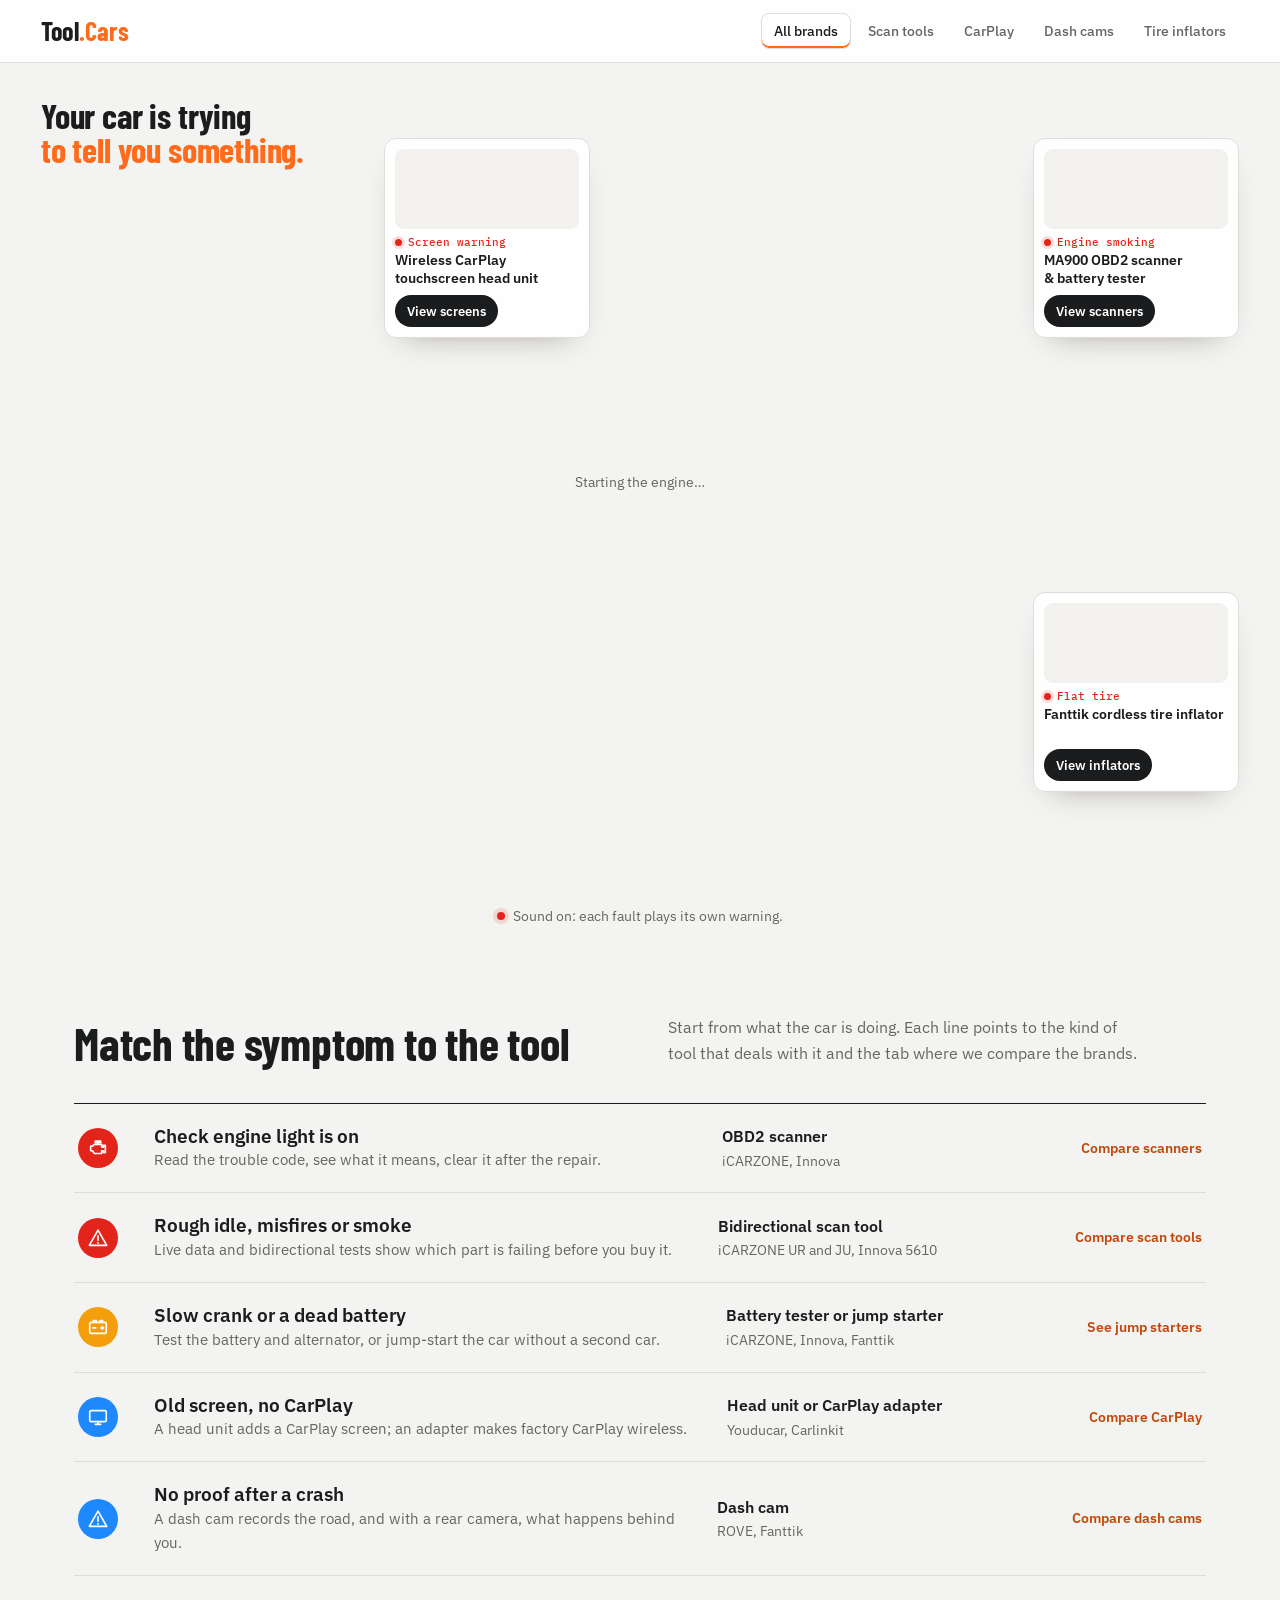
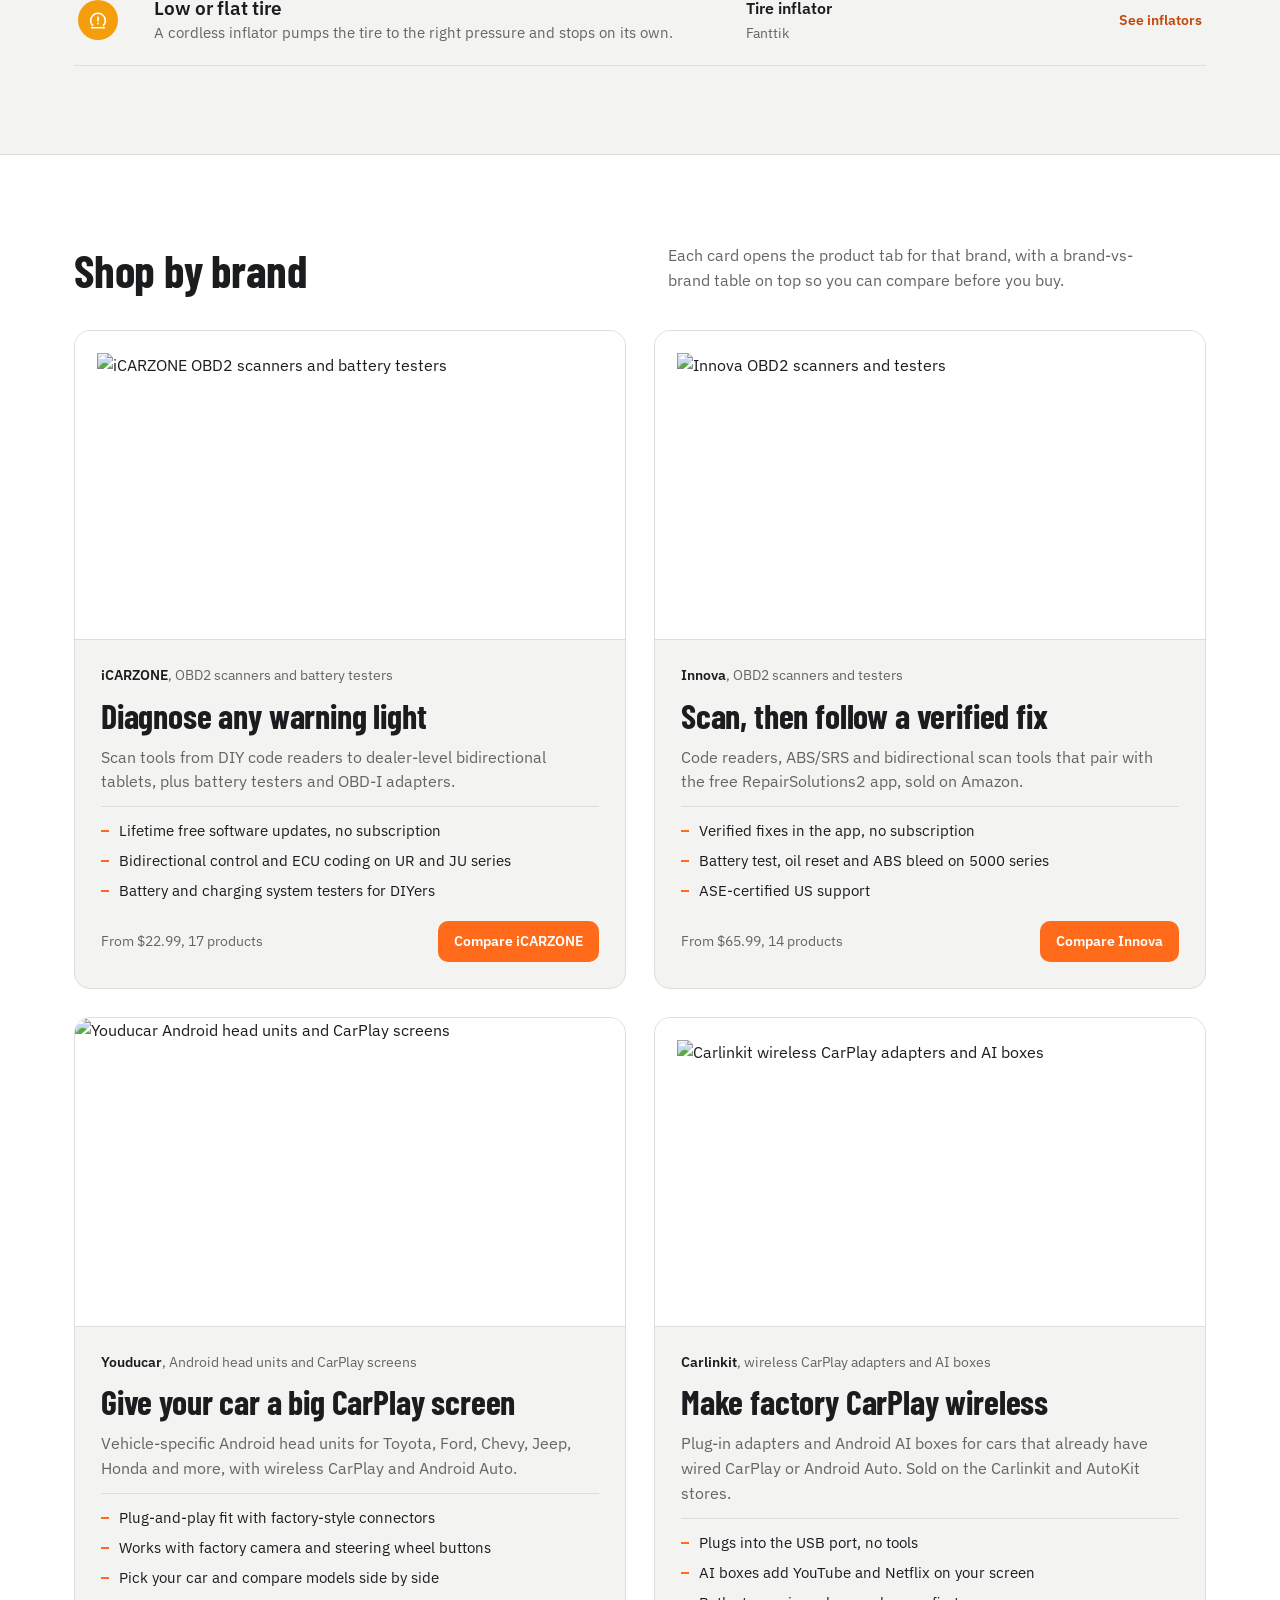
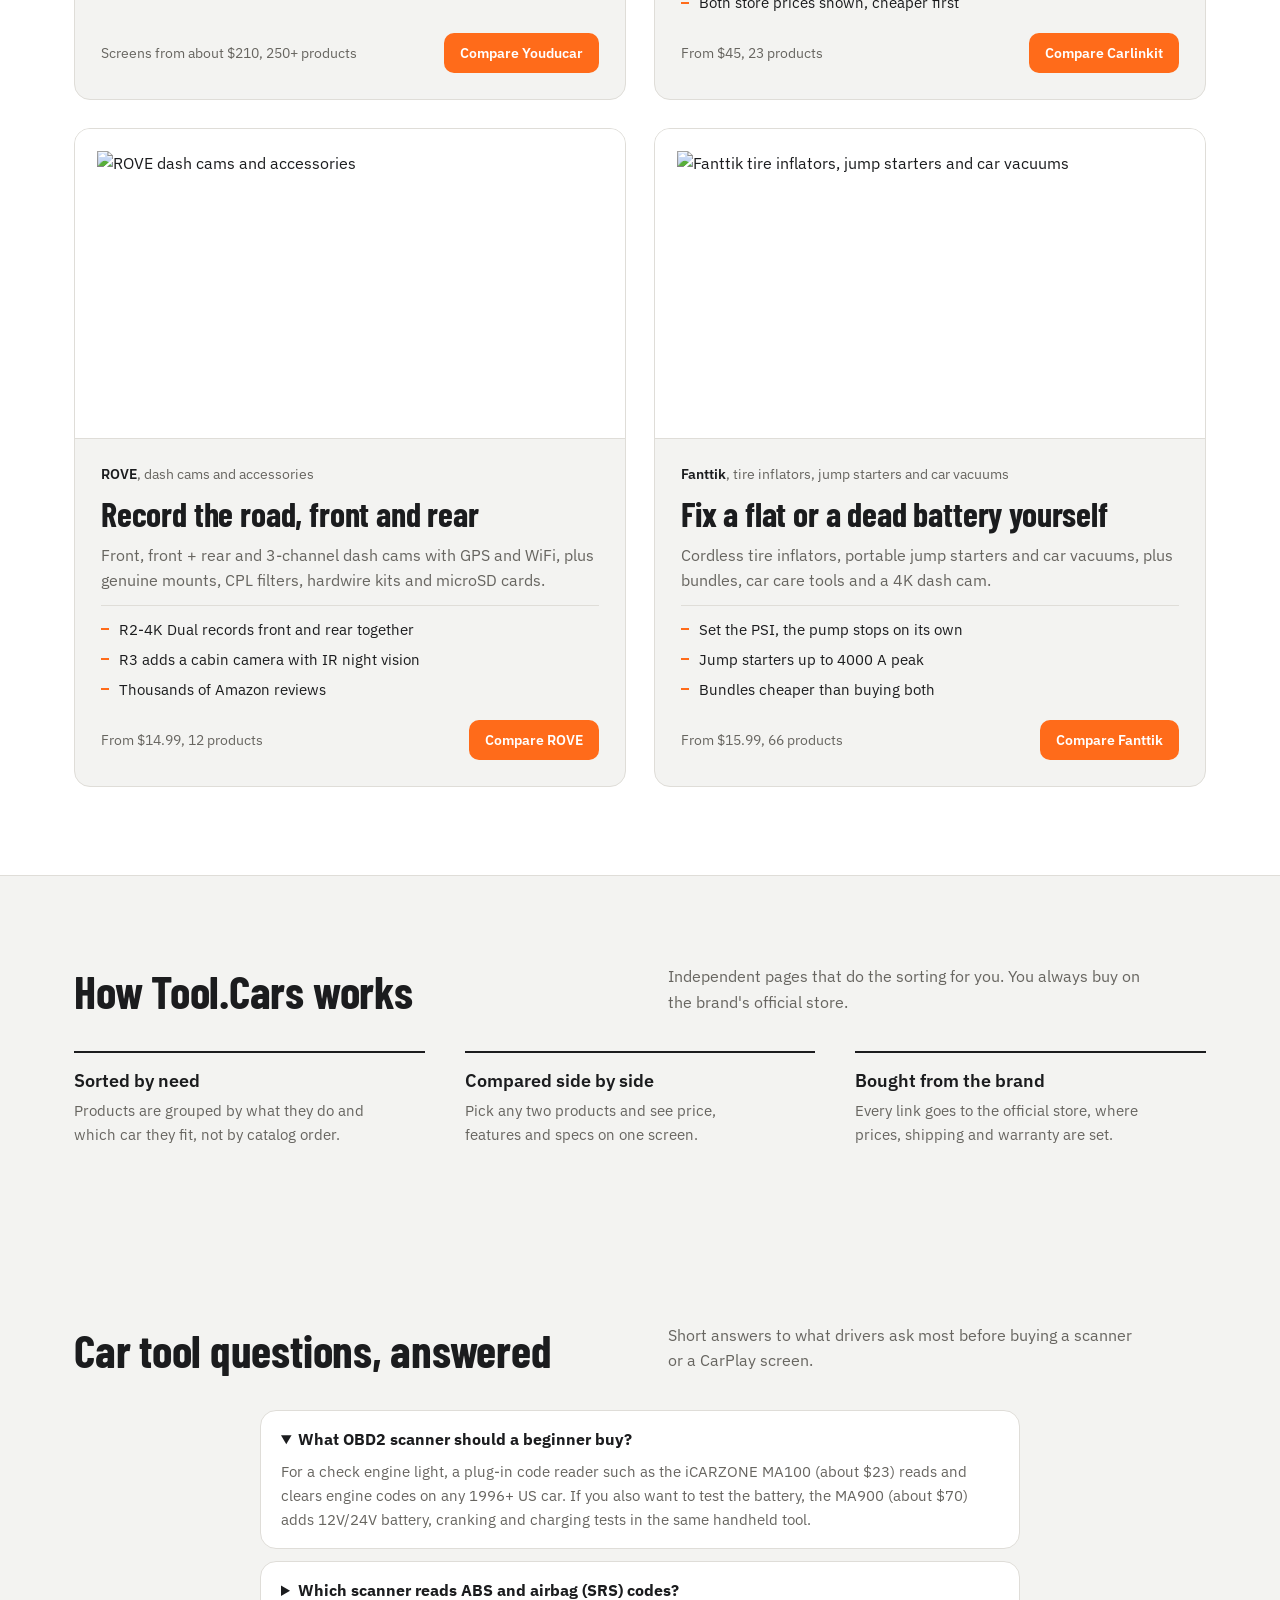
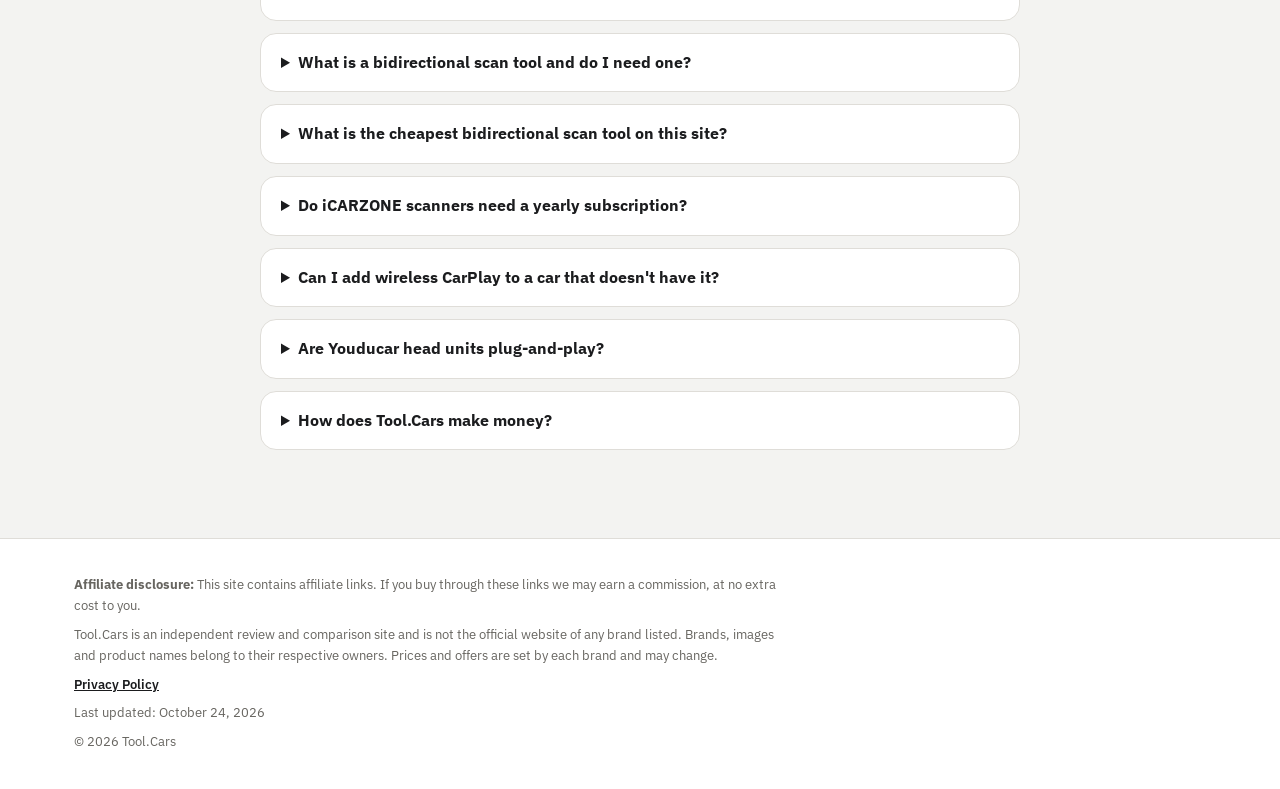
==== index.html @ a077bf84 "Group products by type into tabs with brand-vs-brand comparison - New tabs: Scan tools, CarPlay, Das" ====
<!DOCTYPE html>
<html lang="en">
<head>
<meta charset="utf-8">
<meta name="viewport" content="width=device-width, initial-scale=1">
<link rel="icon" type="image/svg+xml" href="/assets/img/logo-t.svg"><link rel="icon" type="image/png" sizes="512x512" href="/assets/img/logo-t-512.png"><link rel="apple-touch-icon" href="/assets/img/logo-t-512.png">
<title>Tool.Cars – Hand-Picked Car Diagnostic Tools &amp; CarPlay Screen Upgrades</title>
<meta name="description" content="Tool.Cars reviews and compares car tech you can install yourself: OBD2 diagnostic scanners and battery testers, plus plug-and-play CarPlay and Android Auto screens.">
<!-- Google tag (gtag.js) -->
<script async src="https://www.googletagmanager.com/gtag/js?id=AW-18429283112"></script>
<script>
  window.dataLayer = window.dataLayer || [];
  function gtag(){dataLayer.push(arguments);}
  gtag('js', new Date());
  gtag('config', 'AW-18429283112');
</script>
<script>try{if(sessionStorage.getItem("tc-transit")){document.documentElement.classList.add("tc-arrive");setTimeout(function(){document.documentElement.classList.remove("tc-arrive")},3000)}}catch(e){}</script>
<link rel="preconnect" href="https://fonts.googleapis.com">
<link rel="preconnect" href="https://fonts.gstatic.com" crossorigin>
<link rel="stylesheet" href="https://fonts.googleapis.com/css2?family=Barlow+Condensed:wght@600;700&family=IBM+Plex+Mono:wght@500&family=IBM+Plex+Sans:wght@400;500;600&display=swap">
<style>
*{box-sizing:border-box;margin:0}
html{scroll-behavior:smooth}
body{font-size:16px;line-height:1.6}
a{color:inherit;text-decoration:none}
.wrap{max-width:1180px;margin:0 auto;padding-inline:24px}

header{position:sticky;top:0;z-index:20}
header .wrap{display:flex;justify-content:space-between;align-items:center;height:62px;gap:12px}
nav.top{display:flex;gap:4px;font-size:14px}
nav.top a{padding:6px 12px}
nav.top a b{display:none}

/* ---------- hero: headline, then the broken car on its own stage ---------- */
.intro{padding-block:44px 0}
.intro .wrap{display:grid;grid-template-columns:1.3fr .7fr;gap:16px 56px;align-items:end}
.intro h1{font-size:clamp(34px,5vw,64px);max-width:none;line-height:1.02}
.intro h1 .hl{display:block;white-space:nowrap}
.intro h1 .hl{color:var(--a)}
.intro p{color:var(--mut);font-size:18px;max-width:38ch;padding-bottom:8px}
.intro p b{color:var(--ink);font-weight:600}

.stage{position:relative;height:clamp(440px,calc(100vh - 290px),660px);overflow-x:clip}
.stage .car-canvas{position:absolute;inset:0;width:100%;height:100%;display:block;opacity:0;transition:opacity .8s}
.stage.ready .car-canvas{opacity:1}
.stage .wait{position:absolute;left:50%;top:50%;transform:translate(-50%,-50%);color:var(--mut);font-size:14px;transition:opacity .4s}
.stage.ready .wait{opacity:0}
.stage-note{display:flex;justify-content:center;gap:8px;align-items:center;color:var(--mut);font-size:14px;padding:4px 16px 0;text-align:center}
.stage-note i{width:8px;height:8px;border-radius:50%;background:var(--fault);box-shadow:0 0 0 4px rgba(227,36,27,.14);flex:none}

#wires{position:absolute;inset:0;width:100%;height:100%;pointer-events:none;overflow:visible;z-index:2}
#wires .halo{fill:none;stroke:#fff;stroke-width:4;stroke-linecap:round;opacity:0;transition:opacity .25s}
#wires .w{fill:none;stroke:#9a9893;stroke-width:1;stroke-linecap:round;opacity:.6;transition:stroke .25s,stroke-width .25s,opacity .25s}
#wires .flow{fill:none;stroke:var(--wc,var(--a));stroke-width:2.4;stroke-dasharray:6 10;opacity:0}
#wires .hit{fill:none;stroke:transparent;stroke-width:22;pointer-events:stroke;cursor:pointer}
#wires .dot{fill:var(--fault);stroke:#fff;stroke-width:2}
#wires .ring{fill:none;stroke:var(--fault);stroke-width:1.5;transform-box:fill-box;transform-origin:center;animation:ping 1.6s ease-out infinite}
#wires .end{fill:#fff;stroke:#9a9893;stroke-width:1}
#wires g.on .w{stroke:var(--wc,var(--a));opacity:1;stroke-width:2}
#wires g.k-screen{--wc:var(--elec)}
#wires g.on .halo{opacity:.85}
#wires g.on .flow{opacity:1;animation:flow .6s linear infinite}
#wires g.on .end{stroke:var(--wc,var(--a));fill:var(--wc,var(--a))}
@keyframes ping{from{transform:scale(.7);opacity:.85}to{transform:scale(2.2);opacity:0}}
@keyframes flow{to{stroke-dashoffset:-32}}

/* product frames around the car */
.pc{position:absolute;z-index:3;width:256px;background:var(--card);border:1.5px solid var(--line);border-radius:14px;padding:12px;box-shadow:0 14px 30px -20px rgba(40,30,20,.45);cursor:pointer;user-select:none;transition:border-color .25s,box-shadow .25s}
.pc .img{height:112px;border-radius:9px;background:#f2f1ee center/contain no-repeat;margin-bottom:10px}
.pc .img.cover{background-size:cover}
.pc .fault{display:flex;align-items:center;gap:6px;font:500 12px/1 var(--f-mono);color:var(--fault);margin-bottom:6px}
.pc .fault i{width:7px;height:7px;border-radius:50%;background:var(--fault);box-shadow:0 0 0 3px rgba(227,36,27,.15)}
.pc h3{margin:2px 0 10px;font:600 16px/1.25 var(--f-body);letter-spacing:0;display:-webkit-box;-webkit-line-clamp:2;-webkit-box-orient:vertical;overflow:hidden;min-height:2.5em}
.pc .go{display:inline-flex;align-items:center;padding:8px 14px;border-radius:999px;background:var(--ink);color:#fff;font-weight:600;font-size:13px;transition:background .2s}
.pc .go:hover{background:var(--a-d)}
.pc[hidden]{display:none}
.pc.on{border-color:var(--a);box-shadow:0 0 0 4px rgba(255,107,26,.18),0 0 34px rgba(255,107,26,.42),0 14px 30px -20px rgba(40,30,20,.45)}
#pc-screen.on{border-color:var(--elec);box-shadow:0 0 0 4px rgba(30,136,255,.18),0 0 34px rgba(30,136,255,.42),0 14px 30px -20px rgba(40,30,20,.45)}
.pc.soon{border-style:dashed;background:#fbfaf8}
.pc.soon .img{display:grid;place-items:center;color:#b3b0aa}
.pc.soon .pill{display:inline-block;padding:7px 12px;border-radius:999px;border:1px dashed #c9c6c0;color:var(--mut);font-weight:600;font-size:13px}
#pc-screen{left:max(20px,3vw);top:6%}
#pc-engine{right:max(20px,3vw);top:6%}
#pc-tyre{left:max(20px,5vw);bottom:6%}

/* ---------- PC: one full-screen hero, big car in the middle, text top-left, small product cards ---------- */
@media(min-width:861px){
  .hero-zone{position:relative;height:calc(100vh - 62px);min-height:560px;max-height:980px;display:flex;flex-direction:column}
  .hero-zone .intro{position:absolute;z-index:4;top:0;left:0;right:0;padding-block:clamp(22px,4vh,48px) 0;pointer-events:none}
  .hero-zone .intro .wrap{max-width:none;padding-inline:max(24px,3.2vw);display:block}
  .hero-zone .intro h1{font-size:clamp(30px,2.7vw,48px);max-width:none;line-height:.98}
  .hero-zone .intro p{font-size:clamp(15px,1.05vw,17.5px);max-width:34ch;margin-top:14px;pointer-events:auto}
  .hero-zone .stage{flex:1;height:auto;min-height:0}
  .hero-zone .stage-note{position:absolute;bottom:14px;left:0;right:0;z-index:4;font-size:13px}
  .pc{width:206px;padding:10px;border-radius:12px;backdrop-filter:blur(6px);background:rgba(255,255,255,.88);transition:border-color .25s,box-shadow .25s,transform .3s cubic-bezier(.2,.8,.2,1)}
  .pc:hover{transform:translateY(-4px)}
  .pc .img{height:80px;margin-bottom:8px}
  .pc .fault{font-size:11px;margin-bottom:4px}
  .pc h3{font-size:14px;margin:0 0 8px;min-height:2.5em}
  .pc .go{padding:6px 12px;font-size:12.5px}
  /* both product cards on one line at the top: screen just right of the headline, scanner at the right edge */
  #pc-screen{left:max(30%,380px);top:9%;bottom:auto}
  #pc-engine{right:max(24px,3.2vw);top:9%}
  #pc-tyre{left:auto;right:max(24px,3.2vw);bottom:13%}
  /* header lines up with the full-width hero */
  header .wrap{max-width:none;padding-inline:max(24px,3.2vw)}
}
/* short laptop screens: slimmer cards, tucked lower so they never touch the text */
@media(min-width:861px) and (max-height:760px){
  .pc .img{height:58px}
  .pc h3{min-height:0}
  #pc-screen,#pc-engine{top:4%}
  .hero-zone .intro h1{font-size:clamp(28px,2.5vw,40px)}
}

/* ---------- symptom chart ---------- */
section{padding-block:88px}
.head{display:grid;grid-template-columns:1fr 1fr;gap:16px 56px;align-items:end;margin-bottom:36px}
.head p{color:var(--mut);max-width:48ch}
.chart{border-top:1.5px solid var(--ink)}
.row{display:grid;grid-template-columns:52px minmax(0,1.3fr) minmax(0,.8fr) auto;gap:8px 24px;align-items:center;padding:20px 4px;border-bottom:1px solid var(--line);transition:background .2s}
a.row:hover{background:var(--card)}
.lamp{width:40px;height:40px;border-radius:50%;display:grid;place-items:center;color:#fff;background:var(--c,var(--fault))}
.lamp svg{width:22px;height:22px}
.row h3{font:600 19px/1.3 var(--f-body);letter-spacing:0}
.row .why{color:var(--mut);font-size:15px}
.row .tool{font-weight:600}
.row .tool small{display:block;color:var(--mut);font-weight:400;font-size:14px}
.row .see{font-weight:600;font-size:14px;color:var(--a-ink);white-space:nowrap}
a.row:hover .see{text-decoration:underline}
.row.off{opacity:.62}
.row.off .see{color:var(--mut);font-weight:500}

/* ---------- brands ---------- */
.brands-sec{background:var(--card);border-block:1px solid var(--line)}
.brands{display:grid;grid-template-columns:repeat(2,minmax(0,1fr));gap:28px}
.brand{display:flex;flex-direction:column;border-radius:16px;overflow:hidden;background:var(--bg);border:1px solid var(--line);transition:border-color .25s}
.brand:hover{border-color:var(--a)}
.brand .pic{aspect-ratio:16/9;background:#fff;position:relative;overflow:hidden;border-bottom:1px solid var(--line)}
.brand .pic img{position:absolute;inset:0;width:100%;height:100%;transition:transform .6s cubic-bezier(.2,.7,.2,1)}
.brand:hover .pic img{transform:scale(1.035)}
.brand .body{padding:24px 26px 26px;display:flex;flex-direction:column;gap:12px;flex:1}
.brand .kind{font-size:14px;color:var(--mut)}
.brand .kind b{color:var(--ink);font-weight:600}
.brand h3{font-size:34px;line-height:1}
.brand p{color:var(--mut);font-size:15.5px}
.brand ul{list-style:none;padding:12px 0 0;font-size:15px;flex:1;display:flex;flex-direction:column;gap:6px;border-top:1px solid var(--line)}
.brand li{padding-left:18px;position:relative}
.brand li:before{content:"";position:absolute;left:0;top:.72em;width:8px;height:2px;background:var(--a)}
.brand .meta{display:flex;justify-content:space-between;align-items:center;gap:14px;flex-wrap:wrap;margin-top:6px}
.brand .meta span:first-child{font-size:14px;color:var(--mut);font-variant-numeric:tabular-nums}
.btn{display:inline-flex;align-items:center;gap:8px;background:var(--a);color:#fff;padding:11px 20px;font-size:15px;transition:background .2s}
.btn.sm{padding:9px 16px;font-size:14px}

/* ---------- how it works ---------- */
.how{display:grid;grid-template-columns:repeat(3,minmax(0,1fr));gap:40px}
.how div{border-top:2px solid var(--ink);padding-top:16px}
.how h3{font:600 18px/1.3 var(--f-body);letter-spacing:0;margin-bottom:6px}
.how p{color:var(--mut);font-size:15px;max-width:34ch}

footer{padding-block:36px;color:var(--mut);font-size:13px}
footer .wrap{display:flex;flex-direction:column;gap:8px}
footer p{max-width:90ch}
footer a.pp{text-decoration:underline;font-weight:600}
section[id]{scroll-margin-top:72px}

@media(max-width:860px){
  header .wrap{flex-wrap:wrap;height:auto;padding-top:10px;row-gap:8px}
  header .wrap>.logo{flex:1}
  nav.top{order:3;width:100%;gap:6px;padding-bottom:10px;overflow-x:auto}
  nav.top a{display:flex;flex-direction:column;justify-content:center;align-items:center;flex:1;min-width:0;text-align:center;white-space:nowrap;line-height:1.2;padding:7px 8px}
  nav.top a b{display:block;font-size:14px}
  nav.top a b+span{font-size:11px;opacity:.75}
  nav.top a:first-child{flex:0 0 auto;padding:7px 12px}
  section[id]{scroll-margin-top:130px}
  .intro .wrap,.head{grid-template-columns:1fr}
  .row{grid-template-columns:44px minmax(0,1fr) auto}
  .row .tool{grid-column:2}
  .row .see{grid-column:3;grid-row:1/3}
}
@media(max-width:760px){
  .wrap{padding-inline:16px}
  .intro{padding-block:32px 0}
  .intro p{font-size:16.5px}
  section{padding-block:56px}
  .brands,.how{grid-template-columns:1fr}
  .how{gap:28px}
  .brand .body{padding:20px}
  .brand h3{font-size:30px}
  .row{grid-template-columns:40px minmax(0,1fr);padding:16px 2px}
  .lamp{width:36px;height:36px}
  .row .see{grid-column:2;grid-row:auto}

  /* phones: the stage gets taller; each product becomes a round icon with a red dot,
     tapping it opens a small panel above the icon */
  .stage{height:max(360px,100vw)}
  .pc{width:58px;height:58px;padding:3px;border-radius:50%;overflow:visible}
  .pc .img{width:100%;height:100%;margin:0;border-radius:50%}
  .pc::after{content:"";position:absolute;top:-2px;right:-2px;width:12px;height:12px;border-radius:50%;background:var(--fault);border:2px solid #fff}
  .pc .info{position:absolute;bottom:68px;width:max-content;max-width:min(250px,calc(100vw - 44px));padding:10px 12px 12px;background:#fff;border:1.5px solid var(--a);border-radius:12px;box-shadow:0 12px 30px -16px rgba(0,0,0,.4);opacity:0;transform:translateY(-4px) scale(.96);pointer-events:none;transition:opacity .2s,transform .2s;z-index:3}
  #pc-screen .info{left:0;transform-origin:left bottom;border-color:var(--elec)}
  #pc-engine .info{right:0;transform-origin:right bottom}
  /* info box opens below the icon so it never covers the headline */
  .pc .info{bottom:auto;top:68px}
  #pc-screen .info{transform-origin:left top}
  #pc-engine .info{transform-origin:right top}
  #pc-tyre .info{left:0}
  .pc.on .info{opacity:1;transform:none;pointer-events:auto}
  .pc .fault{font-size:11px;margin-bottom:5px}
  .pc h3{font-size:13.5px;margin:0 0 8px;min-height:0;max-width:210px}
  .pc .go,.pc.soon .pill{padding:6px 11px;font-size:12px}
  #pc-screen{left:18px;top:120px}
  #pc-engine{right:18px;left:auto;top:120px}
  #pc-tyre{left:18px;bottom:40px}
}
@media(prefers-reduced-motion:reduce){html{scroll-behavior:auto}}
</style>
<link rel="stylesheet" href="assets/css/site.css">
<script type="importmap">
{ "imports": { "three": "https://cdn.jsdelivr.net/npm/three@0.160.0/build/three.module.js", "three/addons/": "https://cdn.jsdelivr.net/npm/three@0.160.0/examples/jsm/" } }
</script>
  <!-- FlexOffers site verification -->
  <meta name="fo-verify" content="07af7eaa-dfab-48c2-bd8b-d646eefe831d" />
  <!-- Lasso click tracking -->
  <script type="text/javascript" src="https://js.codedrink.com/snippet.min.js" defer></script>
  <script type="text/javascript" defer>
    document.addEventListener("LSAFFEventLoaded", function(e) { e.detail.init(); });
  </script>
<script type="application/ld+json" id="ld-main">
{
 "@context": "https://schema.org",
 "@graph": [
  {
   "@type": "WebPage",
   "@id": "https://tool.goldenpasss.com/#page",
   "url": "https://tool.goldenpasss.com/",
   "name": "Tool.Cars – Hand-Picked Car Diagnostic Tools & CarPlay Screen Upgrades",
   "description": "Tool.Cars reviews and compares car tech you can install yourself: OBD2 diagnostic scanners and battery testers, plus plug-and-play CarPlay and Android Auto screens.",
   "dateModified": "2026-10-24",
   "isPartOf": {
    "@id": "https://tool.goldenpasss.com/#site"
   },
   "publisher": {
    "@id": "https://tool.goldenpasss.com/#org"
   }
  },
  {
   "@type": "Organization",
   "@id": "https://tool.goldenpasss.com/#org",
   "name": "Tool.Cars",
   "url": "https://tool.goldenpasss.com/",
   "description": "Independent review and comparison site for DIY car diagnostic tools and CarPlay screen upgrades."
  },
  {
   "@type": "WebSite",
   "@id": "https://tool.goldenpasss.com/#site",
   "name": "Tool.Cars",
   "url": "https://tool.goldenpasss.com/",
   "publisher": {
    "@id": "https://tool.goldenpasss.com/#org"
   }
  },
  {
   "@type": "FAQPage",
   "@id": "https://tool.goldenpasss.com/#faq",
   "mainEntity": [
    {
     "@type": "Question",
     "name": "What OBD2 scanner should a beginner buy?",
     "acceptedAnswer": {
      "@type": "Answer",
      "text": "For a check engine light, a plug-in code reader such as the iCARZONE MA100 (about $23) reads and clears engine codes on any 1996+ US car. If you also want to test the battery, the MA900 (about $70) adds 12V/24V battery, cranking and charging tests in the same handheld tool."
     }
    },
    {
     "@type": "Question",
     "name": "Which scanner reads ABS and airbag (SRS) codes?",
     "acceptedAnswer": {
      "@type": "Answer",
      "text": "A basic code reader only covers the engine. For ABS, airbag (SRS) and transmission codes you need a multi-system tool: the iCARZONE MA200 Plus (about $145), the UR600 (about $200, engine, ABS, airbag and transmission) or a full-system UR or JU scanner that reads every module in the car."
     }
    },
    {
     "@type": "Question",
     "name": "What is a bidirectional scan tool and do I need one?",
     "acceptedAnswer": {
      "@type": "Answer",
      "text": "A bidirectional scan tool can send commands to the car, not just read it: run the fuel pump, cycle ABS valves, open the electronic parking brake or relearn the throttle. DIYers doing their own repairs and small shops benefit most. If you only want to read and clear codes, you don't need one."
     }
    },
    {
     "@type": "Question",
     "name": "What is the cheapest bidirectional scan tool on this site?",
     "acceptedAnswer": {
      "@type": "Answer",
      "text": "The iCARZONE MA200 V6 at about $100 is the lowest-priced tool here with bidirectional control. It also has 6 service resets: oil, EPB, steering angle, DPF, battery (BMS) and TPMS. For full-system coverage and ECU coding, the UR series starts at about $190."
     }
    },
    {
     "@type": "Question",
     "name": "Do iCARZONE scanners need a yearly subscription?",
     "acceptedAnswer": {
      "@type": "Answer",
      "text": "No. iCARZONE lists lifetime free software updates with no annual subscription on its scanners, plus a 1-year hardware warranty. Some competing scan tools charge a renewal fee after the first year or two, so this lowers the long-term cost of owning the tool."
     }
    },
    {
     "@type": "Question",
     "name": "Can I add wireless CarPlay to a car that doesn't have it?",
     "acceptedAnswer": {
      "@type": "Answer",
      "text": "Yes. A vehicle-specific Android head unit replaces the factory radio and adds wireless Apple CarPlay and Android Auto. Youducar makes these for Toyota, Ford, Chevy, Jeep, Honda and more, with prices starting around $210 for screens. Match your exact model and year range before ordering."
     }
    },
    {
     "@type": "Question",
     "name": "Are Youducar head units plug-and-play?",
     "acceptedAnswer": {
      "@type": "Answer",
      "text": "Youducar describes its vehicle-specific units as plug-and-play, using factory-style connectors that plug into the car's existing wiring, so no wire cutting is needed. They list support for the factory backup camera and steering wheel buttons. Some cars need an extra adapter, sold separately."
     }
    },
    {
     "@type": "Question",
     "name": "How does Tool.Cars make money?",
     "acceptedAnswer": {
      "@type": "Answer",
      "text": "Tool.Cars earns an affiliate commission when you buy through links on this site, at no extra cost to you. Picks are based on each product's published specs, prices and customer reviews. You always buy on the brand's official store, which sets the price, shipping and warranty, so check the product page before ordering."
     }
    }
   ]
  }
 ]
}
</script>
<link rel="canonical" id="canonical" href="https://tool.goldenpasss.com/">
</head>
<body>

<header><div class="wrap">
  <a class="logo" href="./">Tool<span>.Cars</span></a>
  <nav class="top" id="nav"><!--pre--><a class="on" href="./"><span>All brands</span></a><a href="icarzone/"><span>Scan tools</span></a><a href="carplay-screen/"><span>CarPlay</span></a><a href="dash-cams/"><span>Dash cams</span></a><a href="tire-inflators/"><span>Tire inflators</span></a><!--/pre--></nav>
</div></header>

<main>
<div class="hero-zone">
<section class="intro"><div class="wrap">
  <h1>Your car is trying <span class="hl">to tell you something.</span></h1>
</div></section>

<!-- THE CAR. Product frames: edit the picture, title and link inside each .pc block.
     Tire frame stays hidden until SHOW_TYRE_PRODUCT = true in assets/js/hero-car.js -->
<div class="stage" id="stage">
  <span class="wait">Starting the engine…</span>
  <svg id="wires" aria-hidden="true"></svg>
  <div class="pc" id="pc-screen" data-fault="screen" data-fly role="button" tabindex="0" aria-label="Warning screen: CarPlay head unit">
    <div class="img cover" style="background-image:url('https://cdn.shopify.com/s/files/1/0637/7527/7119/files/2020-2025_-RAV4.jpg?v=1781866897&width=600')"></div>
    <div class="info">
      <div class="fault"><i></i>Screen warning</div>
      <h3>Wireless CarPlay touchscreen head unit</h3>
      <a class="go" href="carplay-screen/">View screens</a>
    </div>
  </div>
  <div class="pc" id="pc-engine" data-fault="engine" data-fly role="button" tabindex="0" aria-label="Smoking engine: MA900 scanner">
    <div class="img" style="background-image:url('https://www.icarzone.com/cdn/shop/files/MA900_2186dd7e-3f91-436d-9f80-54f632fb4097.png?v=1781594039&width=600')"></div>
    <div class="info">
      <div class="fault"><i></i>Engine smoking</div>
      <h3>MA900 OBD2 scanner &amp; battery tester</h3>
      <a class="go" href="icarzone/">View scanners</a>
    </div>
  </div>
  <div class="pc" id="pc-tyre" data-fault="tyre" data-fly role="button" tabindex="0" aria-label="Flat tire: Fanttik tire inflator">
    <div class="img" style="background-image:url('https://cdn.shopify.com/s/files/1/0464/8681/4876/files/8f3c177f340ebfa3e6d3fdcdfd94a4b8_40dedfff-372b-4a27-8347-4f59c2cfafed.jpg?v=1786357338&width=600')"></div>
    <div class="info">
      <div class="fault"><i></i>Flat tire</div>
      <h3>Fanttik cordless tire inflator</h3>
      <a class="go" href="tire-inflators/">View inflators</a>
    </div>
  </div>
</div>
</div>
<p class="stage-note"><i></i>Sound on: each fault plays its own warning.</p>
</div>

<section id="symptoms"><div class="wrap">
  <div class="head">
    <h2>Match the symptom to the tool</h2>
    <p>Start from what the car is doing. Each line points to the kind of tool that deals with it and the tab where we compare the brands.</p>
  </div>
  <div class="chart" id="chart"><!--pre--><a class="row" href="icarzone/"><span class="lamp" style="--c:#e3241b"><svg viewBox="0 0 24 24" fill="none" stroke="currentColor" stroke-width="1.8" stroke-linejoin="round"><path d="M4 10v5h2l2 3h8v-3h2v2h2V9h-2v2h-2V8h-4V6h3V4.5H9V6h3v2H8L6 10z"></path></svg></span><div><h3>Check engine light is on</h3><p class="why">Read the trouble code, see what it means, clear it after the repair.</p></div><p class="tool">OBD2 scanner<small>iCARZONE, Innova</small></p><span class="see">Compare scanners</span></a><a class="row" href="icarzone/"><span class="lamp" style="--c:#e3241b"><svg viewBox="0 0 24 24" fill="none" stroke="currentColor" stroke-width="1.8" stroke-linejoin="round"><path d="M12 3.5 21.5 20h-19z"></path><path d="M12 9.5v5M12 17v.6" stroke-linecap="round"></path></svg></span><div><h3>Rough idle, misfires or smoke</h3><p class="why">Live data and bidirectional tests show which part is failing before you buy it.</p></div><p class="tool">Bidirectional scan tool<small>iCARZONE UR and JU, Innova 5610</small></p><span class="see">Compare scan tools</span></a><a class="row" href="tire-inflators/?brand=fanttik#cat-jump"><span class="lamp" style="--c:#f59e0b"><svg viewBox="0 0 24 24" fill="none" stroke="currentColor" stroke-width="1.8" stroke-linejoin="round"><rect x="3" y="7" width="18" height="12" rx="1.5"></rect><path d="M7 7V5h3v2M14 7V5h3v2M6.5 13h3M15 13h3M16.5 11.5v3" stroke-linecap="round"></path></svg></span><div><h3>Slow crank or a dead battery</h3><p class="why">Test the battery and alternator, or jump-start the car without a second car.</p></div><p class="tool">Battery tester or jump starter<small>iCARZONE, Innova, Fanttik</small></p><span class="see">See jump starters</span></a><a class="row" href="carplay-screen/"><span class="lamp" style="--c:#1e88ff"><svg viewBox="0 0 24 24" fill="none" stroke="currentColor" stroke-width="1.8" stroke-linejoin="round"><rect x="3" y="5" width="18" height="12" rx="1.5"></rect><path d="M9 20h6M12 17v3" stroke-linecap="round"></path></svg></span><div><h3>Old screen, no CarPlay</h3><p class="why">A head unit adds a CarPlay screen; an adapter makes factory CarPlay wireless.</p></div><p class="tool">Head unit or CarPlay adapter<small>Youducar, Carlinkit</small></p><span class="see">Compare CarPlay</span></a><a class="row" href="dash-cams/"><span class="lamp" style="--c:#1e88ff"><svg viewBox="0 0 24 24" fill="none" stroke="currentColor" stroke-width="1.8" stroke-linejoin="round"><path d="M12 3.5 21.5 20h-19z"></path><path d="M12 9.5v5M12 17v.6" stroke-linecap="round"></path></svg></span><div><h3>No proof after a crash</h3><p class="why">A dash cam records the road, and with a rear camera, what happens behind you.</p></div><p class="tool">Dash cam<small>ROVE, Fanttik</small></p><span class="see">Compare dash cams</span></a><a class="row" href="tire-inflators/"><span class="lamp" style="--c:#f59e0b"><svg viewBox="0 0 24 24" fill="none" stroke="currentColor" stroke-width="1.8" stroke-linejoin="round"><path d="M6.5 18.5a8 8 0 1 1 11 0"></path><path d="M5 20.5h14M12 9v4M12 15.5v.6" stroke-linecap="round"></path></svg></span><div><h3>Low or flat tire</h3><p class="why">A cordless inflator pumps the tire to the right pressure and stops on its own.</p></div><p class="tool">Tire inflator<small>Fanttik</small></p><span class="see">See inflators</span></a><!--/pre--></div>
</div></section>

<section class="brands-sec" id="brands"><div class="wrap">
  <div class="head">
    <h2>Shop by brand</h2>
    <p>Each card opens the product tab for that brand, with a brand-vs-brand table on top so you can compare before you buy.</p>
  </div>
  <div class="brands" id="brandGrid"><!--pre--><a class="brand" href="icarzone/?brand=icarzone" data-fly=""><div class="pic"><img loading="lazy" alt="iCARZONE OBD2 scanners and battery testers" src="https://www.icarzone.com/cdn/shop/files/JU2000MAX_19020c62-5f51-4d31-a787-17b494b93b37.png?v=1781593755&amp;width=900" style="object-fit:contain;padding:22px"></div><div class="body"><span class="kind"><b>iCARZONE</b>, OBD2 scanners and battery testers</span><h3>Diagnose any warning light</h3><p>Scan tools from DIY code readers to dealer-level bidirectional tablets, plus battery testers and OBD-I adapters.</p><ul><li>Lifetime free software updates, no subscription</li><li>Bidirectional control and ECU coding on UR and JU series</li><li>Battery and charging system testers for DIYers</li></ul><div class="meta"><span>From $22.99, 17 products</span><span class="btn sm">Compare iCARZONE</span></div></div></a><a class="brand" href="icarzone/?brand=innova" data-fly=""><div class="pic"><img loading="lazy" alt="Innova OBD2 scanners and testers" src="https://m.media-amazon.com/images/I/719NEo7qfiL._AC_SL1500_.jpg" style="object-fit:contain;padding:22px"></div><div class="body"><span class="kind"><b>Innova</b>, OBD2 scanners and testers</span><h3>Scan, then follow a verified fix</h3><p>Code readers, ABS/SRS and bidirectional scan tools that pair with the free RepairSolutions2 app, sold on Amazon.</p><ul><li>Verified fixes in the app, no subscription</li><li>Battery test, oil reset and ABS bleed on 5000 series</li><li>ASE-certified US support</li></ul><div class="meta"><span>From $65.99, 14 products</span><span class="btn sm">Compare Innova</span></div></div></a><a class="brand" href="carplay-screen/?brand=youducar" data-fly=""><div class="pic"><img loading="lazy" alt="Youducar Android head units and CarPlay screens" src="https://cdn.shopify.com/s/files/1/0637/7527/7119/files/2020-2025_-RAV4.jpg?v=1781866897&amp;width=900" style="object-fit:cover"></div><div class="body"><span class="kind"><b>Youducar</b>, Android head units and CarPlay screens</span><h3>Give your car a big CarPlay screen</h3><p>Vehicle-specific Android head units for Toyota, Ford, Chevy, Jeep, Honda and more, with wireless CarPlay and Android Auto.</p><ul><li>Plug-and-play fit with factory-style connectors</li><li>Works with factory camera and steering wheel buttons</li><li>Pick your car and compare models side by side</li></ul><div class="meta"><span>Screens from about $210, 250+ products</span><span class="btn sm">Compare Youducar</span></div></div></a><a class="brand" href="carplay-screen/?brand=carlinkit" data-fly=""><div class="pic"><img loading="lazy" alt="Carlinkit wireless CarPlay adapters and AI boxes" src="https://cdn.shopify.com/s/files/1/0482/2188/0485/files/Carlinkit-Mini-Ultra-5.webp?v=1778729734&amp;width=800" style="object-fit:contain;padding:22px"></div><div class="body"><span class="kind"><b>Carlinkit</b>, wireless CarPlay adapters and AI boxes</span><h3>Make factory CarPlay wireless</h3><p>Plug-in adapters and Android AI boxes for cars that already have wired CarPlay or Android Auto. Sold on the Carlinkit and AutoKit stores.</p><ul><li>Plugs into the USB port, no tools</li><li>AI boxes add YouTube and Netflix on your screen</li><li>Both store prices shown, cheaper first</li></ul><div class="meta"><span>From $45, 23 products</span><span class="btn sm">Compare Carlinkit</span></div></div></a><a class="brand" href="dash-cams/?brand=rove" data-fly=""><div class="pic"><img loading="lazy" alt="ROVE dash cams and accessories" src="https://m.media-amazon.com/images/I/81ockFWJLsL._AC_SL1500_.jpg" style="object-fit:contain;padding:22px"></div><div class="body"><span class="kind"><b>ROVE</b>, dash cams and accessories</span><h3>Record the road, front and rear</h3><p>Front, front + rear and 3-channel dash cams with GPS and WiFi, plus genuine mounts, CPL filters, hardwire kits and microSD cards.</p><ul><li>R2-4K Dual records front and rear together</li><li>R3 adds a cabin camera with IR night vision</li><li>Thousands of Amazon reviews</li></ul><div class="meta"><span>From $14.99, 12 products</span><span class="btn sm">Compare ROVE</span></div></div></a><a class="brand" href="tire-inflators/?brand=fanttik" data-fly=""><div class="pic"><img loading="lazy" alt="Fanttik tire inflators, jump starters and car vacuums" src="https://cdn.shopify.com/s/files/1/0464/8681/4876/files/8f3c177f340ebfa3e6d3fdcdfd94a4b8_40dedfff-372b-4a27-8347-4f59c2cfafed.jpg?v=1786357338&amp;width=900" style="object-fit:contain;padding:22px"></div><div class="body"><span class="kind"><b>Fanttik</b>, tire inflators, jump starters and car vacuums</span><h3>Fix a flat or a dead battery yourself</h3><p>Cordless tire inflators, portable jump starters and car vacuums, plus bundles, car care tools and a 4K dash cam.</p><ul><li>Set the PSI, the pump stops on its own</li><li>Jump starters up to 4000 A peak</li><li>Bundles cheaper than buying both</li></ul><div class="meta"><span>From $15.99, 66 products</span><span class="btn sm">Compare Fanttik</span></div></div></a><!--/pre--></div>
</div></section>

<section><div class="wrap">
  <div class="head">
    <h2>How Tool.Cars works</h2>
    <p>Independent pages that do the sorting for you. You always buy on the brand's official store.</p>
  </div>
  <div class="how">
    <div><h3>Sorted by need</h3><p>Products are grouped by what they do and which car they fit, not by catalog order.</p></div>
    <div><h3>Compared side by side</h3><p>Pick any two products and see price, features and specs on one screen.</p></div>
    <div><h3>Bought from the brand</h3><p>Every link goes to the official store, where prices, shipping and warranty are set.</p></div>
  </div>
</div></section>

<section id="faq"><div class="wrap">
  <div class="head">
    <h2>Car tool questions, answered</h2>
    <p>Short answers to what drivers ask most before buying a scanner or a CarPlay screen.</p>
  </div>
  <div class="faq">
    <details open><summary>What OBD2 scanner should a beginner buy?</summary><p>For a check engine light, a plug-in code reader such as the iCARZONE MA100 (about $23) reads and clears engine codes on any 1996+ US car. If you also want to test the battery, the MA900 (about $70) adds 12V/24V battery, cranking and charging tests in the same handheld tool.</p></details>
    <details><summary>Which scanner reads ABS and airbag (SRS) codes?</summary><p>A basic code reader only covers the engine. For ABS, airbag (SRS) and transmission codes you need a multi-system tool: the iCARZONE MA200 Plus (about $145), the UR600 (about $200, engine, ABS, airbag and transmission) or a full-system UR or JU scanner that reads every module in the car.</p></details>
    <details><summary>What is a bidirectional scan tool and do I need one?</summary><p>A bidirectional scan tool can send commands to the car, not just read it: run the fuel pump, cycle ABS valves, open the electronic parking brake or relearn the throttle. DIYers doing their own repairs and small shops benefit most. If you only want to read and clear codes, you don't need one.</p></details>
    <details><summary>What is the cheapest bidirectional scan tool on this site?</summary><p>The iCARZONE MA200 V6 at about $100 is the lowest-priced tool here with bidirectional control. It also has 6 service resets: oil, EPB, steering angle, DPF, battery (BMS) and TPMS. For full-system coverage and ECU coding, the UR series starts at about $190.</p></details>
    <details><summary>Do iCARZONE scanners need a yearly subscription?</summary><p>No. iCARZONE lists lifetime free software updates with no annual subscription on its scanners, plus a 1-year hardware warranty. Some competing scan tools charge a renewal fee after the first year or two, so this lowers the long-term cost of owning the tool.</p></details>
    <details><summary>Can I add wireless CarPlay to a car that doesn't have it?</summary><p>Yes. A vehicle-specific Android head unit replaces the factory radio and adds wireless Apple CarPlay and Android Auto. Youducar makes these for Toyota, Ford, Chevy, Jeep, Honda and more, with prices starting around $210 for screens. Match your exact model and year range before ordering.</p></details>
    <details><summary>Are Youducar head units plug-and-play?</summary><p>Youducar describes its vehicle-specific units as plug-and-play, using factory-style connectors that plug into the car's existing wiring, so no wire cutting is needed. They list support for the factory backup camera and steering wheel buttons. Some cars need an extra adapter, sold separately.</p></details>
    <details><summary>How does Tool.Cars make money?</summary><p>Tool.Cars earns an affiliate commission when you buy through links on this site, at no extra cost to you. Picks are based on each product's published specs, prices and customer reviews. You always buy on the brand's official store, which sets the price, shipping and warranty, so check the product page before ordering.</p></details>
  </div>
</div></section>
</main>

<footer><div class="wrap">
  <p><b>Affiliate disclosure:</b> This site contains affiliate links. If you buy through these links we may earn a commission, at no extra cost to you.</p>
  <p>Tool.Cars is an independent review and comparison site and is not the official website of any brand listed. Brands, images and product names belong to their respective owners. Prices and offers are set by each brand and may change.</p>
  <p><a class="pp" href="https://www.termsfeed.com/live/6e161ee9-1a39-40c5-96cf-be90dc41183e" target="_blank" rel="noopener">Privacy Policy</a></p>
  <p>Last updated: <time datetime="2026-10-24">October 24, 2026</time></p>
  <p>© <span id="y">2026</span> Tool.Cars</p>
</div></footer>

<script>
/* =====================================================================
   SETTINGS – EDIT ONLY THIS PART
   To add a brand: create its folder (e.g. /new-brand/index.html) and copy one block below.
   ===================================================================== */
// TABS: the menu at the top. One tab per product type, no brand names.
const TABS = [
 { page:"icarzone/", label:"Scan tools" },
 { page:"carplay-screen/", label:"CarPlay" },
 { page:"dash-cams/", label:"Dash cams" },
 { page:"tire-inflators/", label:"Tire inflators" }
];

// BRAND CARDS under "Shop by brand". page = the product tab, ?brand= opens it filtered to that brand.
const BRANDS = [
 { page:"icarzone/?brand=icarzone", label:"iCARZONE", kind:"OBD2 scanners and battery testers",
   title:"Diagnose any warning light",
   text:"Scan tools from DIY code readers to dealer-level bidirectional tablets, plus battery testers and OBD-I adapters.",
   points:["Lifetime free software updates, no subscription","Bidirectional control and ECU coding on UR and JU series","Battery and charging system testers for DIYers"],
   from:"From $22.99", count:"17 products",
   img:"https://www.icarzone.com/cdn/shop/files/JU2000MAX_19020c62-5f51-4d31-a787-17b494b93b37.png?v=1781593755&width=900", fit:"contain" },
 { page:"icarzone/?brand=innova", label:"Innova", kind:"OBD2 scanners and testers",
   title:"Scan, then follow a verified fix",
   text:"Code readers, ABS/SRS and bidirectional scan tools that pair with the free RepairSolutions2 app, sold on Amazon.",
   points:["Verified fixes in the app, no subscription","Battery test, oil reset and ABS bleed on 5000 series","ASE-certified US support"],
   from:"From $65.99", count:"14 products",
   img:"https://m.media-amazon.com/images/I/719NEo7qfiL._AC_SL1500_.jpg", fit:"contain" },
 { page:"carplay-screen/?brand=youducar", label:"Youducar", kind:"Android head units and CarPlay screens",
   title:"Give your car a big CarPlay screen",
   text:"Vehicle-specific Android head units for Toyota, Ford, Chevy, Jeep, Honda and more, with wireless CarPlay and Android Auto.",
   points:["Plug-and-play fit with factory-style connectors","Works with factory camera and steering wheel buttons","Pick your car and compare models side by side"],
   from:"Screens from about $210", count:"250+ products",
   img:"https://cdn.shopify.com/s/files/1/0637/7527/7119/files/2020-2025_-RAV4.jpg?v=1781866897&width=900", fit:"cover" },
 { page:"carplay-screen/?brand=carlinkit", label:"Carlinkit", kind:"wireless CarPlay adapters and AI boxes",
   title:"Make factory CarPlay wireless",
   text:"Plug-in adapters and Android AI boxes for cars that already have wired CarPlay or Android Auto. Sold on the Carlinkit and AutoKit stores.",
   points:["Plugs into the USB port, no tools","AI boxes add YouTube and Netflix on your screen","Both store prices shown, cheaper first"],
   from:"From $45", count:"23 products",
   img:"https://cdn.shopify.com/s/files/1/0482/2188/0485/files/Carlinkit-Mini-Ultra-5.webp?v=1778729734&width=800", fit:"contain" },
 { page:"dash-cams/?brand=rove", label:"ROVE", kind:"dash cams and accessories",
   title:"Record the road, front and rear",
   text:"Front, front + rear and 3-channel dash cams with GPS and WiFi, plus genuine mounts, CPL filters, hardwire kits and microSD cards.",
   points:["R2-4K Dual records front and rear together","R3 adds a cabin camera with IR night vision","Thousands of Amazon reviews"],
   from:"From $14.99", count:"12 products",
   img:"https://m.media-amazon.com/images/I/81ockFWJLsL._AC_SL1500_.jpg", fit:"contain" },
 { page:"tire-inflators/?brand=fanttik", label:"Fanttik", kind:"tire inflators, jump starters and car vacuums",
   title:"Fix a flat or a dead battery yourself",
   text:"Cordless tire inflators, portable jump starters and car vacuums, plus bundles, car care tools and a 4K dash cam.",
   points:["Set the PSI, the pump stops on its own","Jump starters up to 4000 A peak","Bundles cheaper than buying both"],
   from:"From $15.99", count:"66 products",
   img:"https://cdn.shopify.com/s/files/1/0464/8681/4876/files/8f3c177f340ebfa3e6d3fdcdfd94a4b8_40dedfff-372b-4a27-8347-4f59c2cfafed.jpg?v=1786357338&width=900", fit:"contain" }
];

// SYMPTOM CHART. lamp: engine | battery | warn | screen | tire. Leave page:"" for "coming soon".
const SYMPTOMS = [
 { lamp:"engine", color:"#e3241b", sym:"Check engine light is on", why:"Read the trouble code, see what it means, clear it after the repair.", tool:"OBD2 scanner", brand:"iCARZONE, Innova", page:"icarzone/", see:"Compare scanners" },
 { lamp:"warn", color:"#e3241b", sym:"Rough idle, misfires or smoke", why:"Live data and bidirectional tests show which part is failing before you buy it.", tool:"Bidirectional scan tool", brand:"iCARZONE UR and JU, Innova 5610", page:"icarzone/", see:"Compare scan tools" },
 { lamp:"battery", color:"#f59e0b", sym:"Slow crank or a dead battery", why:"Test the battery and alternator, or jump-start the car without a second car.", tool:"Battery tester or jump starter", brand:"iCARZONE, Innova, Fanttik", page:"tire-inflators/?brand=fanttik#cat-jump", see:"See jump starters" },
 { lamp:"screen", color:"#1e88ff", sym:"Old screen, no CarPlay", why:"A head unit adds a CarPlay screen; an adapter makes factory CarPlay wireless.", tool:"Head unit or CarPlay adapter", brand:"Youducar, Carlinkit", page:"carplay-screen/", see:"Compare CarPlay" },
 { lamp:"warn", color:"#1e88ff", sym:"No proof after a crash", why:"A dash cam records the road, and with a rear camera, what happens behind you.", tool:"Dash cam", brand:"ROVE, Fanttik", page:"dash-cams/", see:"Compare dash cams" },
 { lamp:"tire", color:"#f59e0b", sym:"Low or flat tire", why:"A cordless inflator pumps the tire to the right pressure and stops on its own.", tool:"Tire inflator", brand:"Fanttik", page:"tire-inflators/", see:"See inflators" }
];
/* ===================== END OF SETTINGS ===================== */

const LAMPS = {
  engine:'<svg viewBox="0 0 24 24" fill="none" stroke="currentColor" stroke-width="1.8" stroke-linejoin="round"><path d="M4 10v5h2l2 3h8v-3h2v2h2V9h-2v2h-2V8h-4V6h3V4.5H9V6h3v2H8L6 10z"/></svg>',
  warn:'<svg viewBox="0 0 24 24" fill="none" stroke="currentColor" stroke-width="1.8" stroke-linejoin="round"><path d="M12 3.5 21.5 20h-19z"/><path d="M12 9.5v5M12 17v.6" stroke-linecap="round"/></svg>',
  battery:'<svg viewBox="0 0 24 24" fill="none" stroke="currentColor" stroke-width="1.8" stroke-linejoin="round"><rect x="3" y="7" width="18" height="12" rx="1.5"/><path d="M7 7V5h3v2M14 7V5h3v2M6.5 13h3M15 13h3M16.5 11.5v3" stroke-linecap="round"/></svg>',
  screen:'<svg viewBox="0 0 24 24" fill="none" stroke="currentColor" stroke-width="1.8" stroke-linejoin="round"><rect x="3" y="5" width="18" height="12" rx="1.5"/><path d="M9 20h6M12 17v3" stroke-linecap="round"/></svg>',
  tire:'<svg viewBox="0 0 24 24" fill="none" stroke="currentColor" stroke-width="1.8" stroke-linejoin="round"><path d="M6.5 18.5a8 8 0 1 1 11 0"/><path d="M5 20.5h14M12 9v4M12 15.5v.6" stroke-linecap="round"/></svg>'
};

document.getElementById("nav").innerHTML = '<a class="on" href="./"><span>All brands</span></a>' +
  TABS.map(function(t){ return '<a href="'+t.page+'"><span>'+t.label+'</span></a>'; }).join("");

document.getElementById("chart").innerHTML = SYMPTOMS.map(function(s){
  var inner = '<span class="lamp" style="--c:'+s.color+'">'+(LAMPS[s.lamp]||"")+'</span>'+
    '<div><h3>'+s.sym+'</h3><p class="why">'+s.why+'</p></div>'+
    '<p class="tool">'+s.tool+'<small>'+s.brand+'</small></p>'+
    '<span class="see">'+s.see+'</span>';
  return s.page ? '<a class="row" href="'+s.page+'">'+inner+'</a>' : '<div class="row off">'+inner+'</div>';
}).join("");

document.getElementById("brandGrid").innerHTML = BRANDS.map(function(b){
  return '<a class="brand" href="'+b.page+'" data-fly>'+
    '<div class="pic"><img loading="lazy" alt="'+b.label+' '+b.kind+'" src="'+b.img+'" style="object-fit:'+(b.fit||"cover")+(b.fit==="contain"?";padding:22px":"")+'"></div>'+
    '<div class="body"><span class="kind"><b>'+b.label+'</b>, '+b.kind+'</span><h3>'+b.title+'</h3><p>'+b.text+'</p>'+
    '<ul>'+b.points.map(function(t){return "<li>"+t+"</li>"}).join("")+'</ul>'+
    '<div class="meta"><span>'+b.from+', '+b.count+'</span><span class="btn sm">Compare '+b.label+'</span></div></div></a>';
}).join("");

document.getElementById("y").textContent = new Date().getFullYear();
</script>
<script src="assets/js/gsap.min.js"></script>
<script src="assets/js/transit.js" defer></script>
<script type="module" src="assets/js/hero-car.js"></script>
</body>
</html>
---- assets/css/site.css ----
/* Tool.Cars shared look – loaded AFTER each page's own <style>, so it wins on equal selectors.
   Studio white like the hero car's backdrop, graphite ink, safety orange for actions,
   red only for faults, blue only for screens/electrics. */
:root{
  --bg:#f3f3f1; --card:#ffffff; --panel:#ffffff; --panel-2:#ebeae6; --line:#dfddd8;
  --ink:#1b1c1e; --mut:#676560;
  --a:#ff6b1a; --a-d:#e5590b; --a-ink:#c2480a; --a-l:#ffe9db;
  --fault:#e3241b; --elec:#1e88ff; --ok:#15803d;
  --f-display:"Barlow Condensed","Arial Narrow",Impact,sans-serif;
  --f-body:"IBM Plex Sans",system-ui,-apple-system,"Segoe UI",Roboto,sans-serif;
  --f-mono:"IBM Plex Mono",ui-monospace,Consolas,monospace;
  color-scheme:light;
}
body{font-family:var(--f-body);color:var(--ink);background:var(--bg);-webkit-font-smoothing:antialiased}
::selection{background:var(--a-l)}
a:focus-visible,button:focus-visible,select:focus-visible,input:focus-visible,[tabindex]:focus-visible{outline:2px solid var(--a);outline-offset:3px}

/* headings: condensed, sentence case, tight */
h1,h2,h3{font-family:var(--f-display);font-weight:700;text-transform:none;letter-spacing:-.005em;text-wrap:balance}
h1{line-height:.98}
h2{line-height:1.02}
h1 em,h2 em{color:inherit;font-style:normal}
.hero h1{font-size:clamp(40px,5.4vw,62px)}
main h2{font-size:clamp(32px,4.2vw,46px)}
.cat h3.ct{font-size:28px}

/* header + brand tabs: identical on every page */
header{background:rgba(255,255,255,.9);backdrop-filter:saturate(1.4) blur(10px);-webkit-backdrop-filter:saturate(1.4) blur(10px);border-bottom:1px solid var(--line)}
.logo{font-family:var(--f-display);font-weight:700;font-size:26px;letter-spacing:.2px;text-transform:none;color:var(--ink)}
.logo span{color:var(--a)}
nav.top{font-family:var(--f-body);font-weight:500}
nav.top a{color:var(--mut);border-radius:8px;border:1px solid transparent;background:none}
nav.top a:hover{color:var(--ink);background:var(--panel-2)}
nav.top a.on{color:var(--ink);background:var(--card);border:1px solid var(--line);box-shadow:inset 0 -2px 0 var(--a)}

/* buttons */
.btn{border-radius:10px;box-shadow:none;font-weight:600}
.btn:hover{transform:none;background:var(--a-d)}
.btn.ghost{background:var(--card);border:1px solid var(--line);color:var(--ink)}
.btn.ghost:hover{background:var(--panel-2)}

/* brand pages: hero, surfaces, accents */
.hero{background:radial-gradient(900px 380px at 88% -12%,#ffe2cc,transparent 70%)}
.tag{background:var(--a-l);color:var(--a-ink);border-radius:8px;font-weight:600}
.hero p,.sub,.lead{color:var(--mut)}
.collage img,.gal .main{border-color:#fff;box-shadow:0 22px 40px -22px rgba(40,30,20,.45),0 0 0 1px var(--line)}
.perk,.card,.side,.rev,.feat,.box,.faq details,.cmp-panel,.h2h-wrap,.cmp-scroll{background:var(--card);border-color:var(--line)}
.perk{box-shadow:none}
.card:hover{box-shadow:0 18px 36px -20px rgba(255,107,26,.55);transform:translateY(-3px)}
.thumb.noimg{background:linear-gradient(135deg,#ffe9db,#f1efea)}
.badge.r{background:var(--ink);border-color:var(--ink)}
.vs span{color:#fff;box-shadow:0 0 0 6px var(--a-l)}
.final{background:linear-gradient(135deg,#ffe9db,#fff 70%);border-color:#f3d4bf}
.coupon{background:linear-gradient(135deg,#fff1e6,#fff);border-color:var(--a)}
.coupon code{color:var(--a-ink)}
.side select,.pickers select,.tools input,.tools select,.cmp-panel .pills button{background:var(--card);color:var(--ink);border-color:var(--line)}
table.cmp thead th,table.cmp td:first-child,table.cmp th:first-child{background:var(--card)}
table.h2ht td.win,table.h2ht .y,table.cmp .y,.y{color:var(--ok)}
.stars{color:var(--a)}
footer{background:var(--card);border-top:1px solid var(--line)}
footer a.pp{color:var(--ink)}

@media(max-width:860px){
  nav.top a,nav.top a:not(.on),nav.top a.on{background:var(--card);border:1px solid var(--line);border-radius:10px;color:var(--ink);box-shadow:none}
  nav.top a.on{background:var(--ink);border-color:var(--ink);color:#fff;box-shadow:inset 0 -3px 0 var(--a)}
}
@media(max-width:760px){
  main>section:nth-of-type(even){background:#ebeae6}
}

/* ---------- page transition veil (assets/js/transit.js) ---------- */
html.tc-arrive::after{content:"";position:fixed;inset:0;background:#fff;z-index:9998}
.tc-veil{position:fixed;inset:0;z-index:9999;pointer-events:none;visibility:hidden}
.tc-veil.on{visibility:visible;pointer-events:auto}
.tc-sheet{position:absolute;inset:0;background:#fff;clip-path:circle(0px at 50% 50%)}
.tc-bar{position:absolute;left:0;right:0;bottom:0;height:4px;background:var(--a);transform-origin:left;transform:scaleX(0)}
.tc-label{position:absolute;left:16px;right:16px;top:60%;text-align:center;overflow:hidden;font:700 clamp(26px,4vw,40px)/1.1 var(--f-display);color:var(--ink)}
.tc-label span{display:inline-block}
.tc-fly{position:fixed;display:none;border-radius:16px;overflow:hidden;background:#fff;box-shadow:0 30px 60px -28px rgba(40,30,20,.5),0 0 0 1px var(--line);will-change:transform,left,top,width,height}
.tc-fly img{width:100%;height:100%;object-fit:contain;padding:6%;display:block}
.tc-fly.cover img{object-fit:cover;padding:0}
@media(prefers-reduced-motion:reduce){.tc-veil{display:none}}

/* ---------- FAQ, "last updated" and our-notes blocks (shared) ---------- */
.faq{max-width:760px;margin:0 auto;display:flex;flex-direction:column;gap:12px}
.faq details{border:1px solid var(--line);border-radius:16px;padding:16px 20px}
.faq summary{cursor:pointer;font-weight:700}
.faq p{color:var(--mut);margin-top:8px;font-size:15px}
.updated{display:block;color:var(--mut);font-size:13px;margin-top:10px}
.notes{max-width:760px;margin:0 auto;display:flex;flex-direction:column;gap:10px;color:var(--mut);font-size:15.5px}
.notes b{color:var(--ink)}
/* five product tabs: on phones each tab keeps its full label and the row scrolls sideways */
@media(max-width:860px){
  nav.top a,nav.top a:not(.on),nav.top a.on{flex:0 0 auto;min-width:max-content;padding:7px 12px}
  nav.top{scrollbar-width:none}
  nav.top::-webkit-scrollbar{display:none}
}
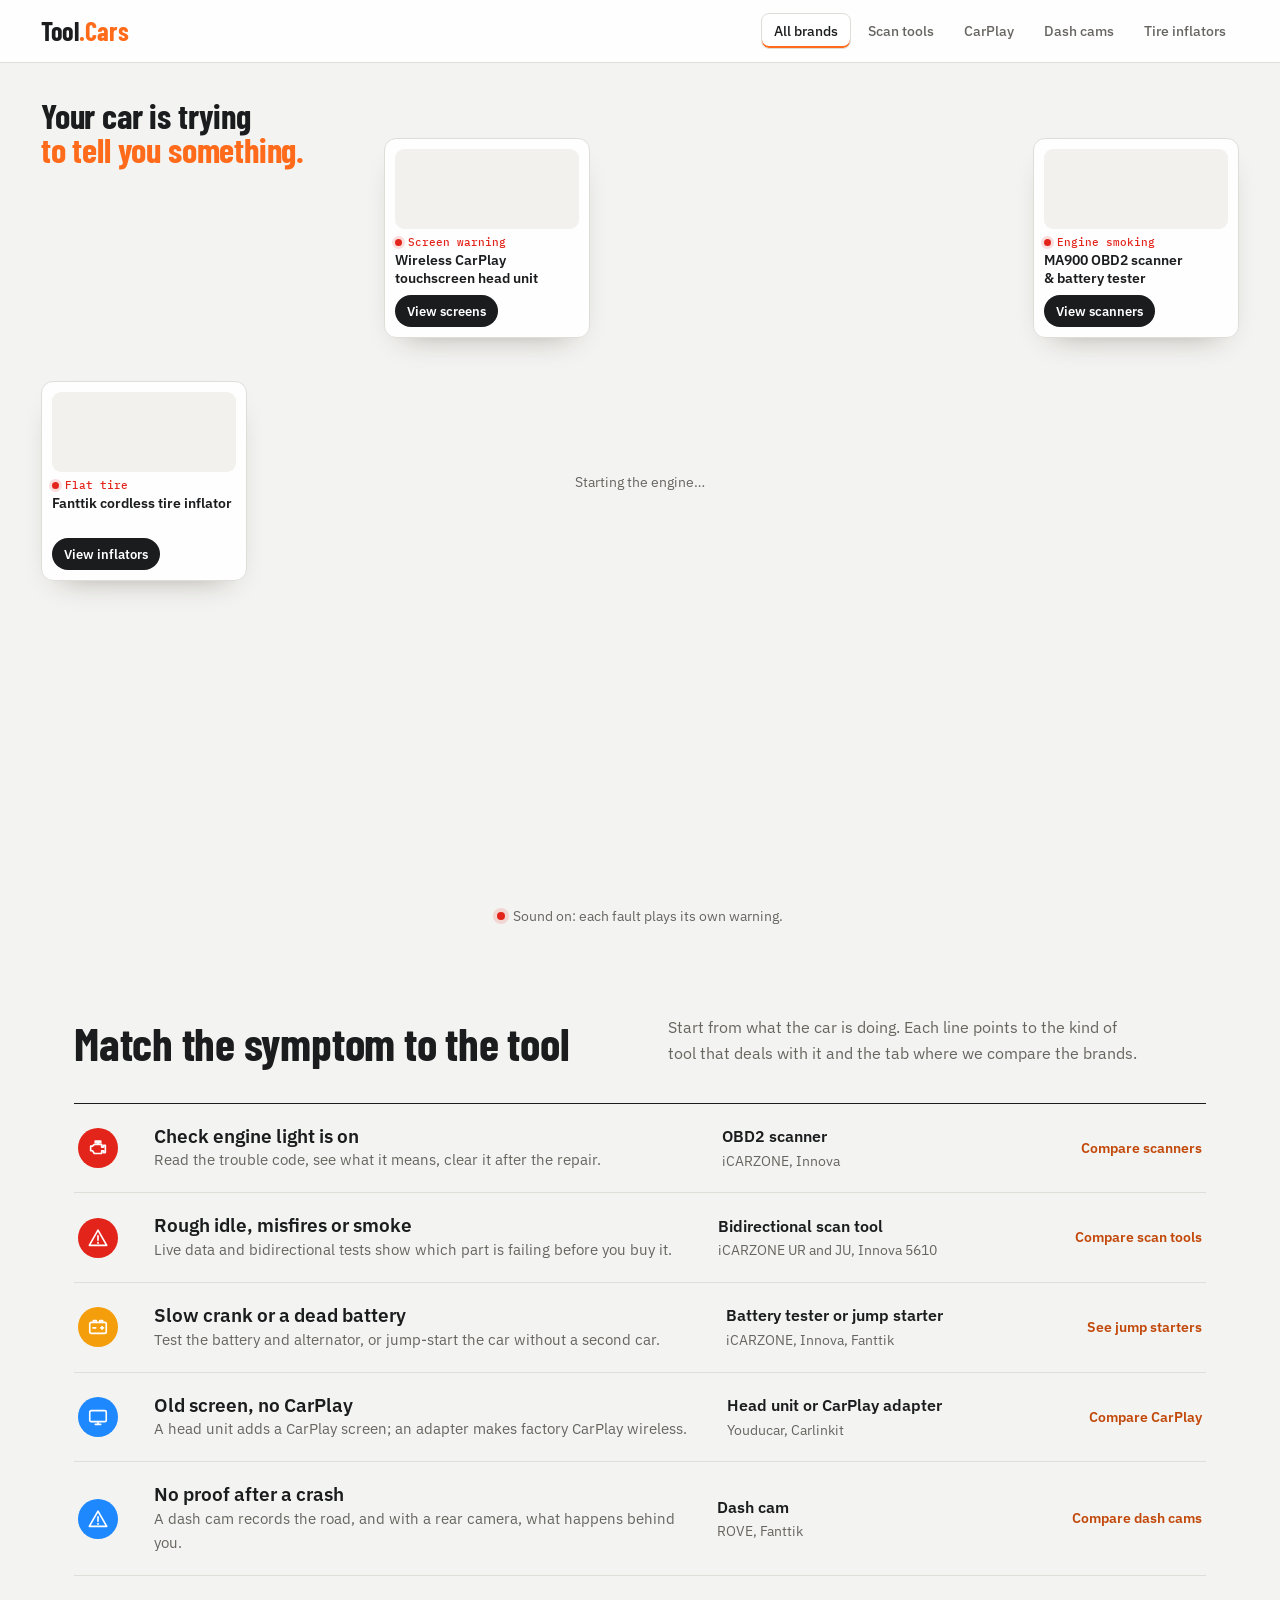
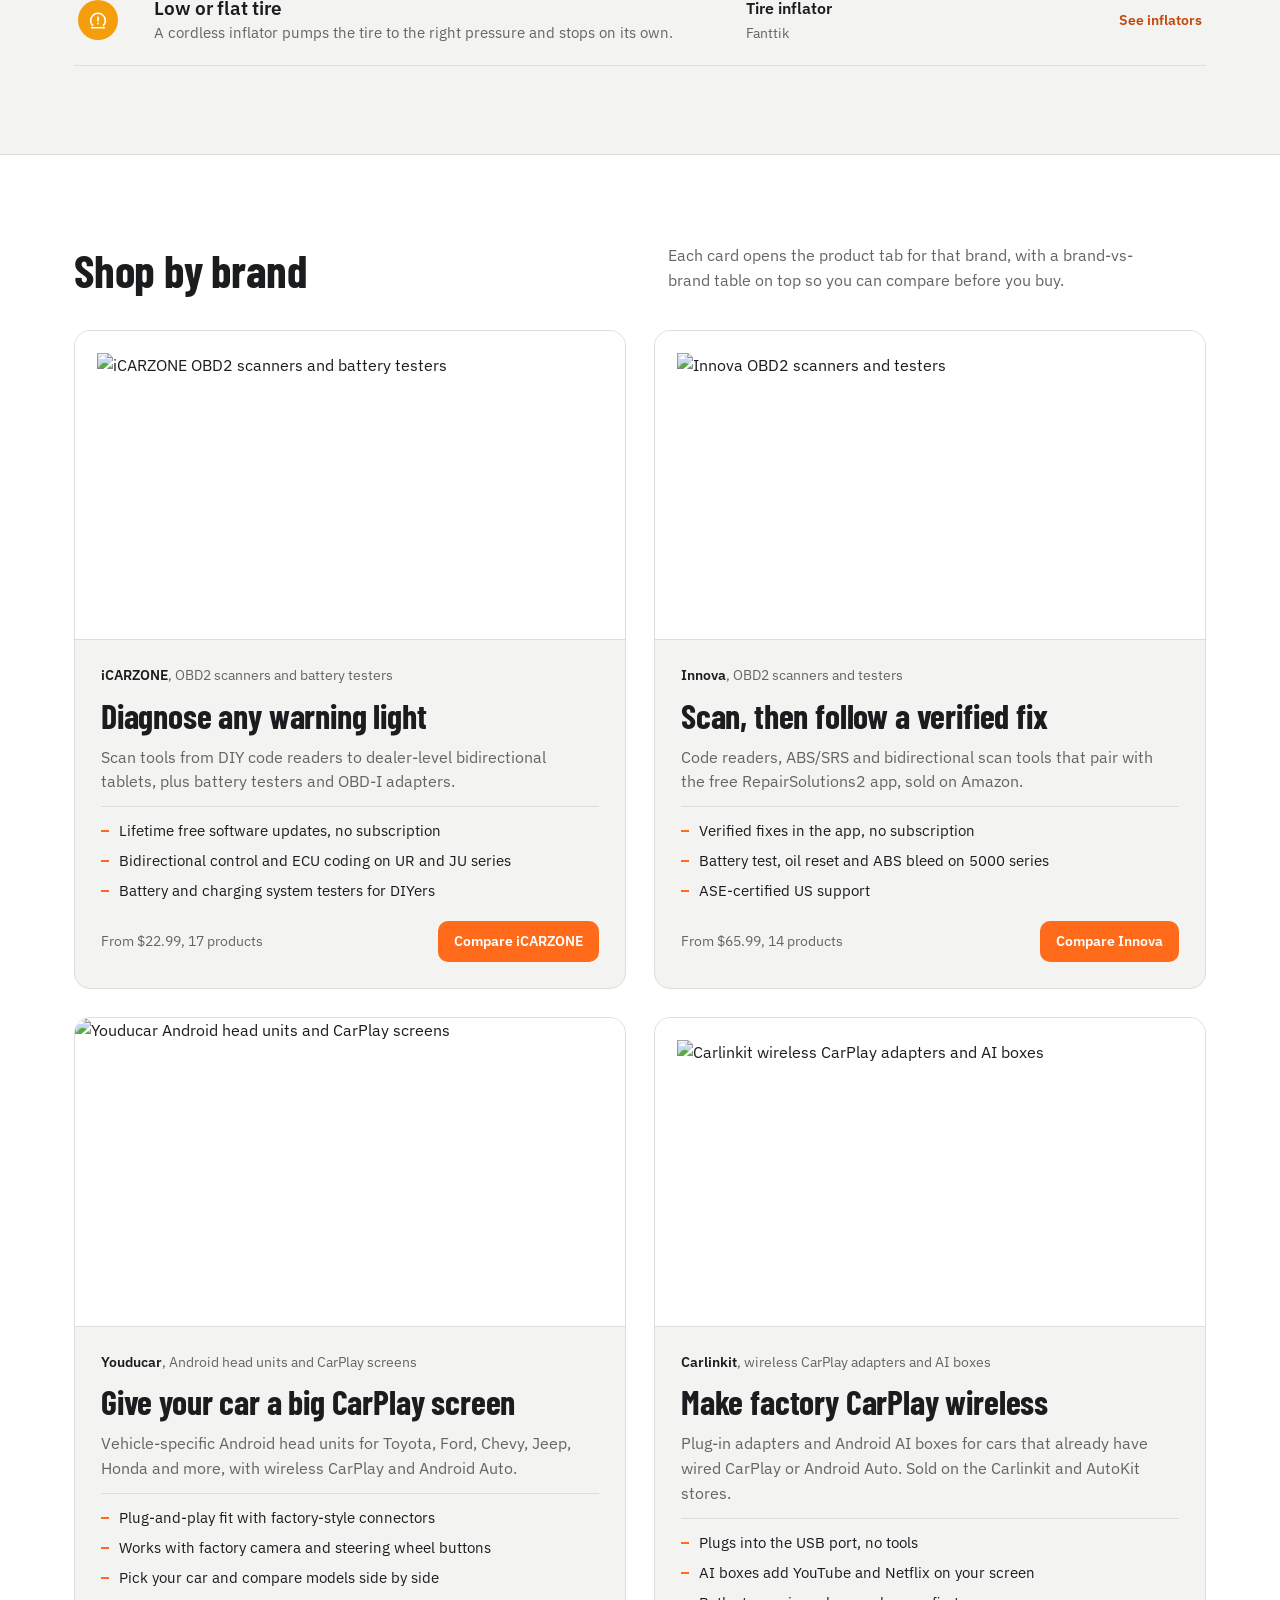
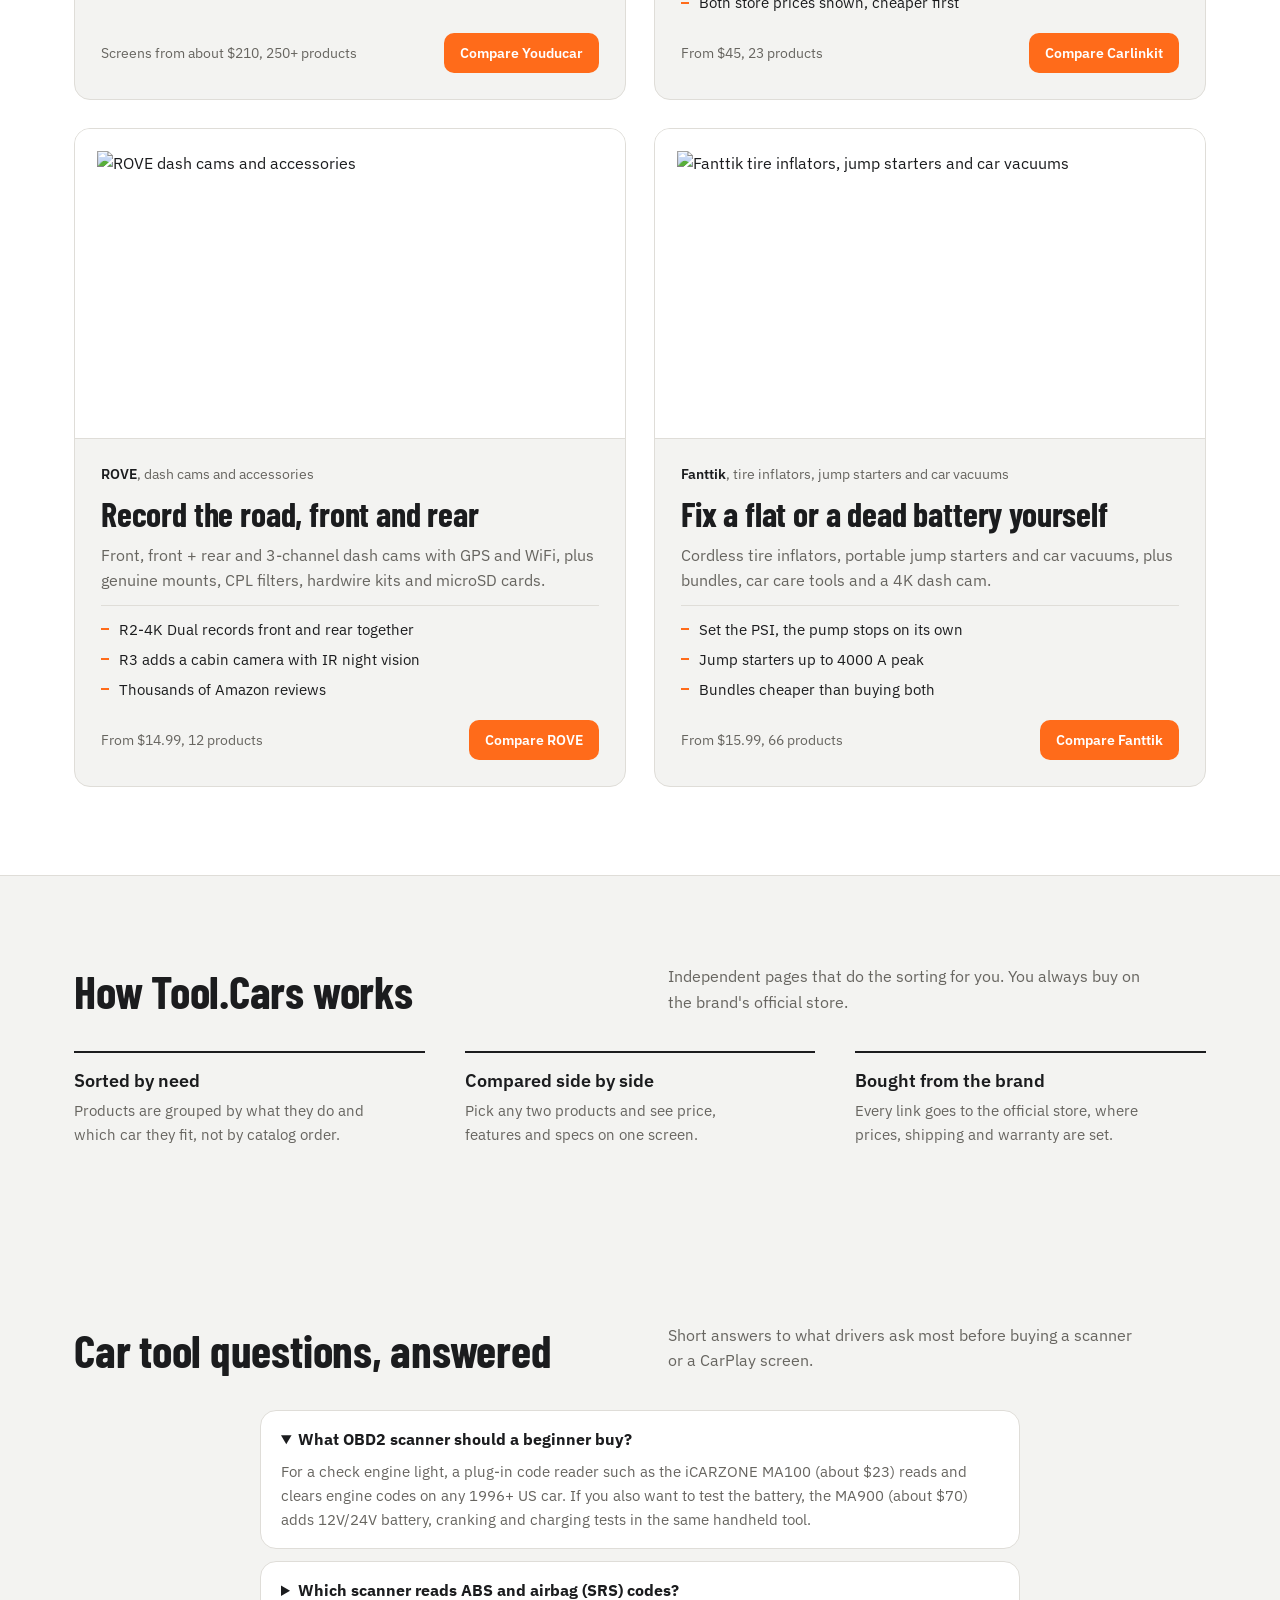
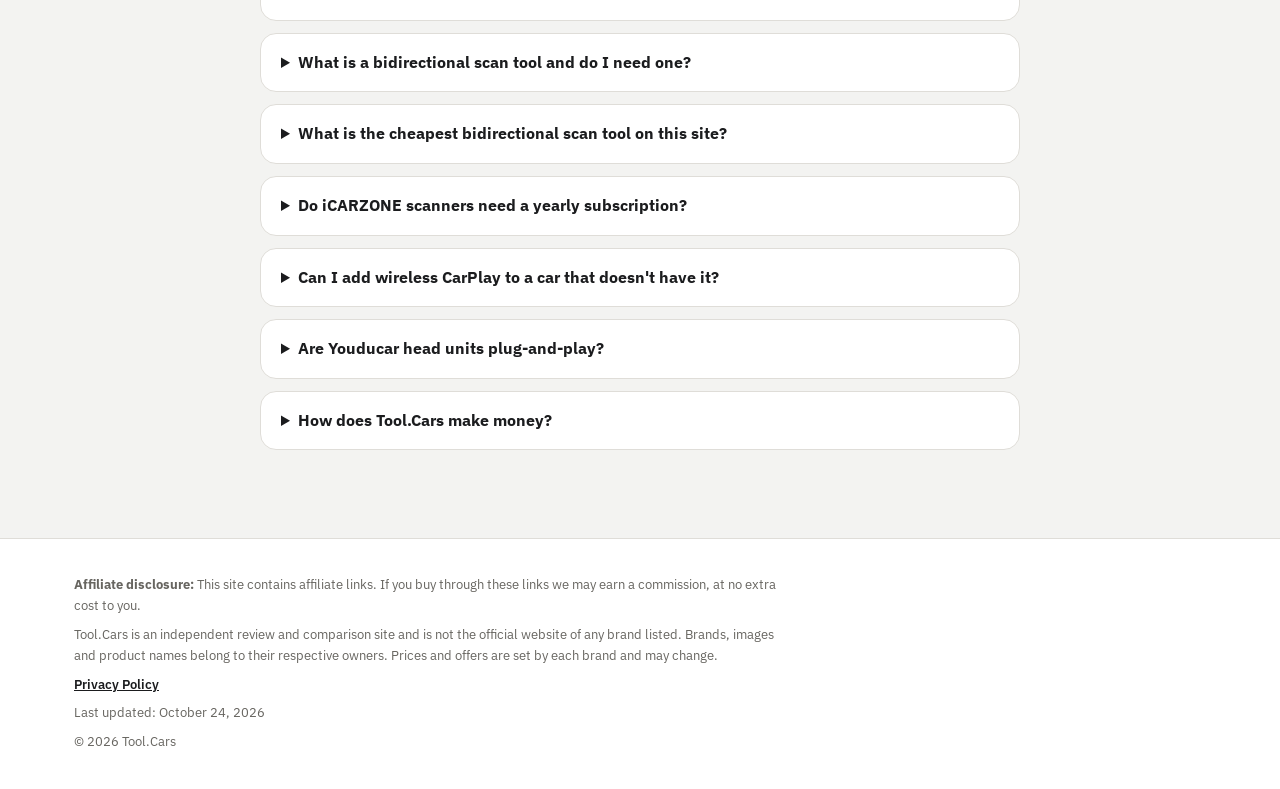
==== commit 764d9684: "Hero: tire card on the left under the headline, yellow wire when active Co-Authored-By: Claude Opus " ====
--- a/index.html
+++ b/index.html
@@ -19,6 +19,7 @@
 <link rel="preconnect" href="https://fonts.gstatic.com" crossorigin>
 <link rel="stylesheet" href="https://fonts.googleapis.com/css2?family=Barlow+Condensed:wght@600;700&family=IBM+Plex+Mono:wght@500&family=IBM+Plex+Sans:wght@400;500;600&display=swap">
 <style>
+:root{--tyre:#f5b800}
 *{box-sizing:border-box;margin:0}
 html{scroll-behavior:smooth}
 body{font-size:16px;line-height:1.6}
@@ -58,6 +59,7 @@
 #wires .end{fill:#fff;stroke:#9a9893;stroke-width:1}
 #wires g.on .w{stroke:var(--wc,var(--a));opacity:1;stroke-width:2}
 #wires g.k-screen{--wc:var(--elec)}
+#wires g.k-tyre{--wc:var(--tyre)}
 #wires g.on .halo{opacity:.85}
 #wires g.on .flow{opacity:1;animation:flow .6s linear infinite}
 #wires g.on .end{stroke:var(--wc,var(--a));fill:var(--wc,var(--a))}
@@ -75,6 +77,7 @@
 .pc .go:hover{background:var(--a-d)}
 .pc[hidden]{display:none}
 .pc.on{border-color:var(--a);box-shadow:0 0 0 4px rgba(255,107,26,.18),0 0 34px rgba(255,107,26,.42),0 14px 30px -20px rgba(40,30,20,.45)}
+#pc-tyre.on{border-color:var(--tyre);box-shadow:0 0 0 4px rgba(245,184,0,.2),0 0 34px rgba(245,184,0,.45),0 14px 30px -20px rgba(40,30,20,.45)}
 #pc-screen.on{border-color:var(--elec);box-shadow:0 0 0 4px rgba(30,136,255,.18),0 0 34px rgba(30,136,255,.42),0 14px 30px -20px rgba(40,30,20,.45)}
 .pc.soon{border-style:dashed;background:#fbfaf8}
 .pc.soon .img{display:grid;place-items:center;color:#b3b0aa}
@@ -101,7 +104,8 @@
   /* both product cards on one line at the top: screen just right of the headline, scanner at the right edge */
   #pc-screen{left:max(30%,380px);top:9%;bottom:auto}
   #pc-engine{right:max(24px,3.2vw);top:9%}
-  #pc-tyre{left:auto;right:max(24px,3.2vw);bottom:13%}
+  /* tire card on the left, under the headline */
+  #pc-tyre{left:max(24px,3.2vw);right:auto;top:38%;bottom:auto}
   /* header lines up with the full-width hero */
   header .wrap{max-width:none;padding-inline:max(24px,3.2vw)}
 }
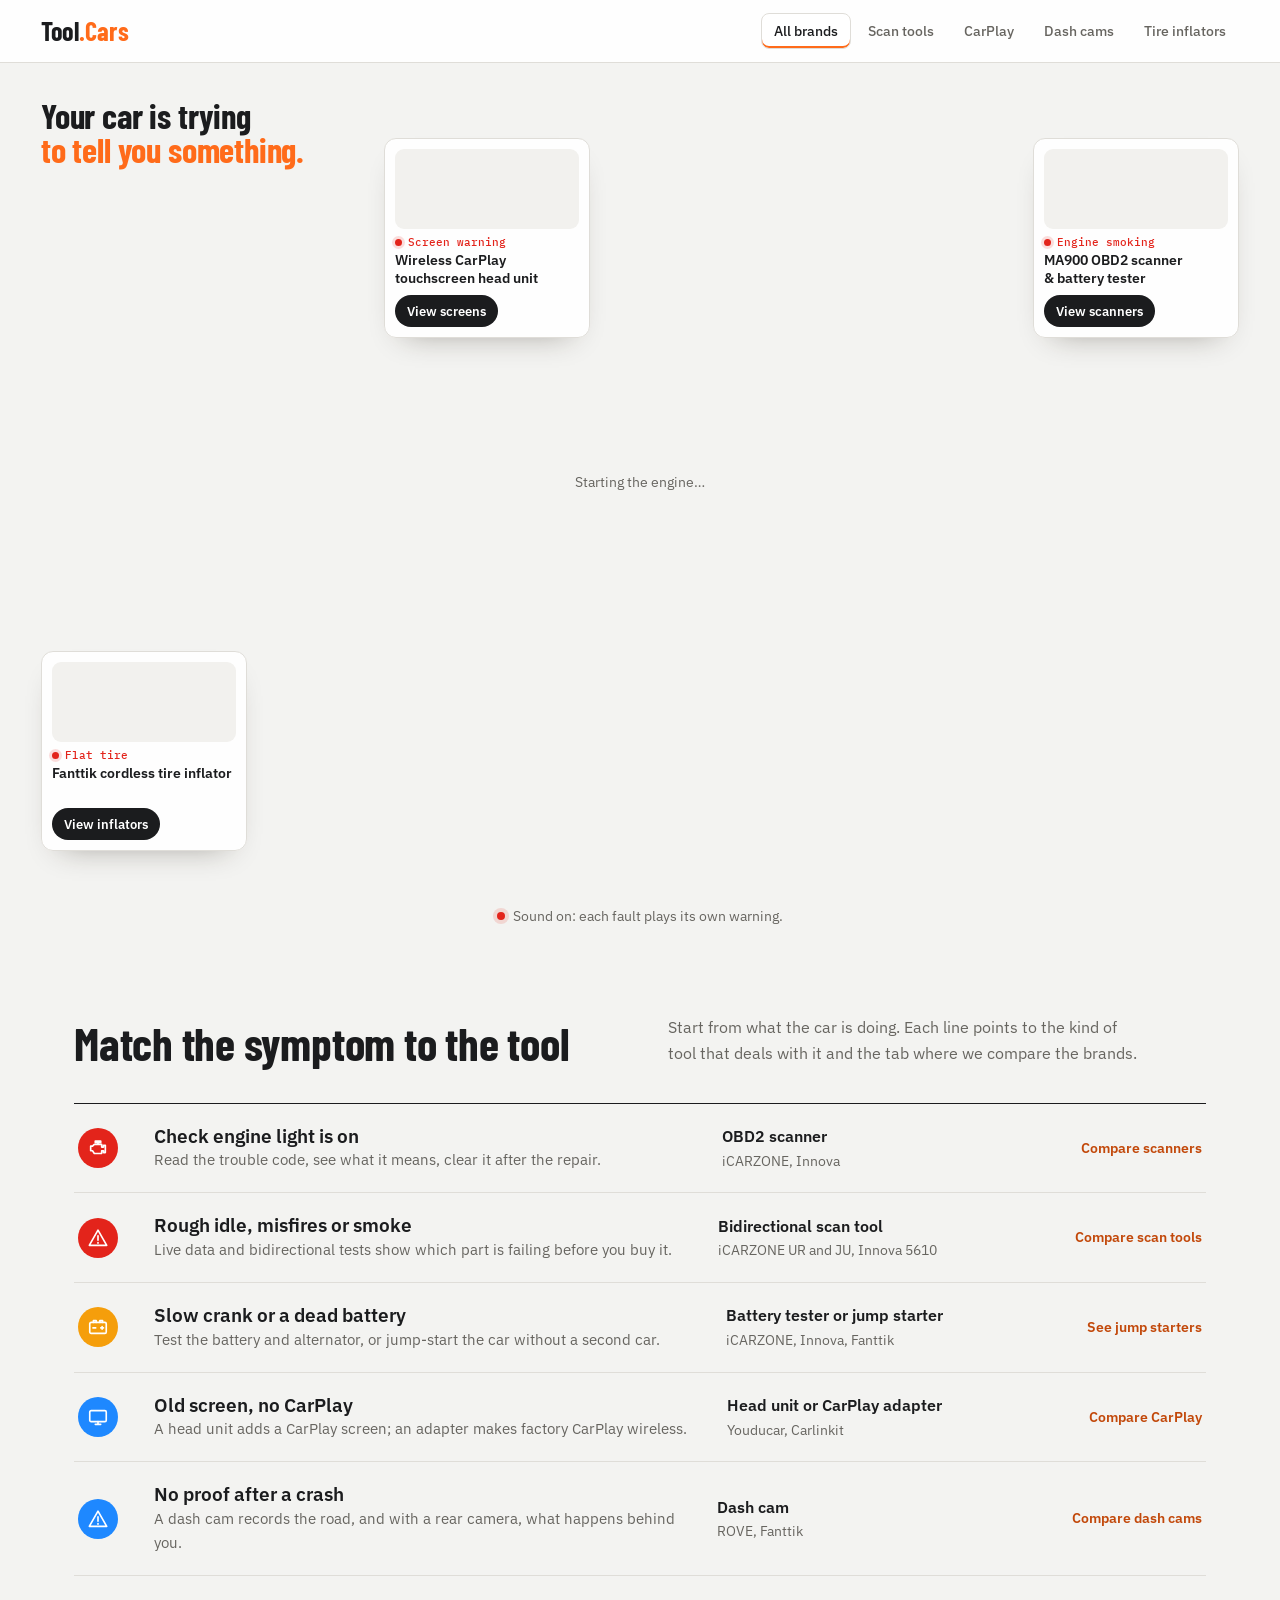
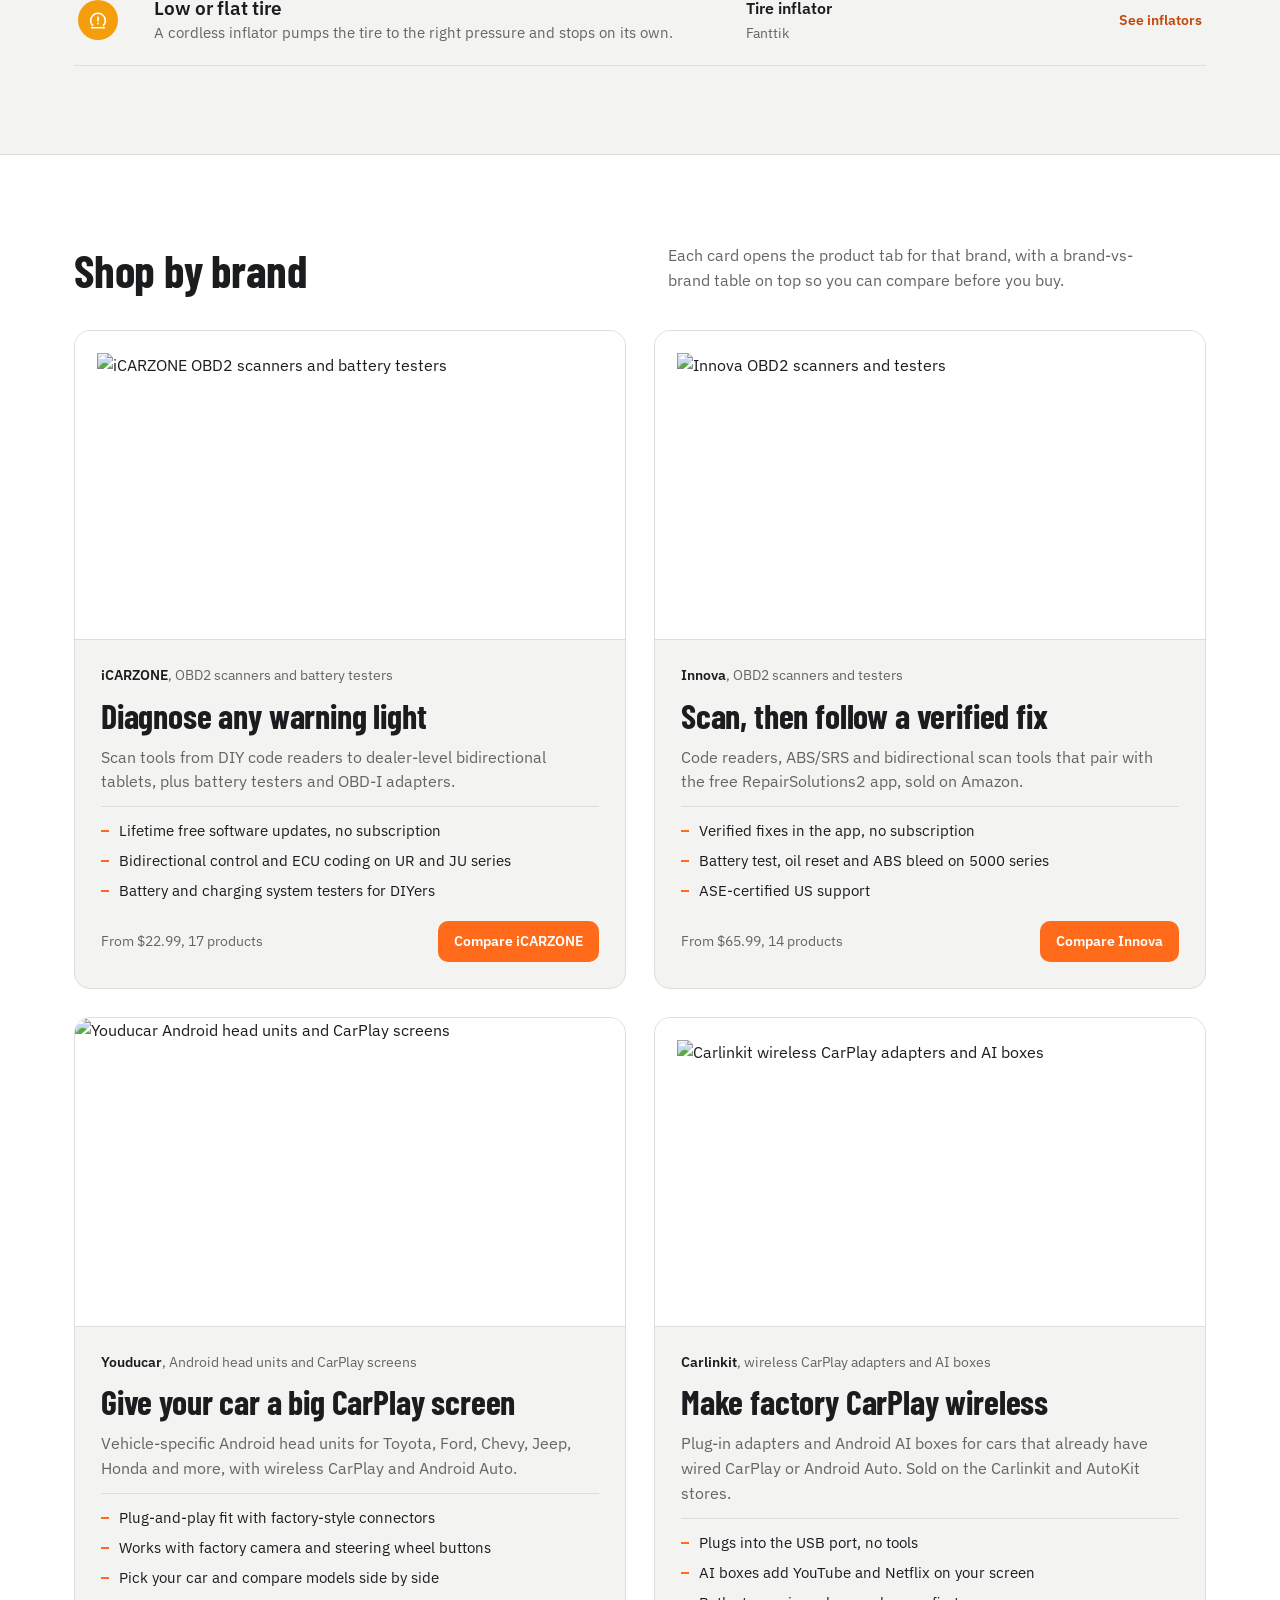
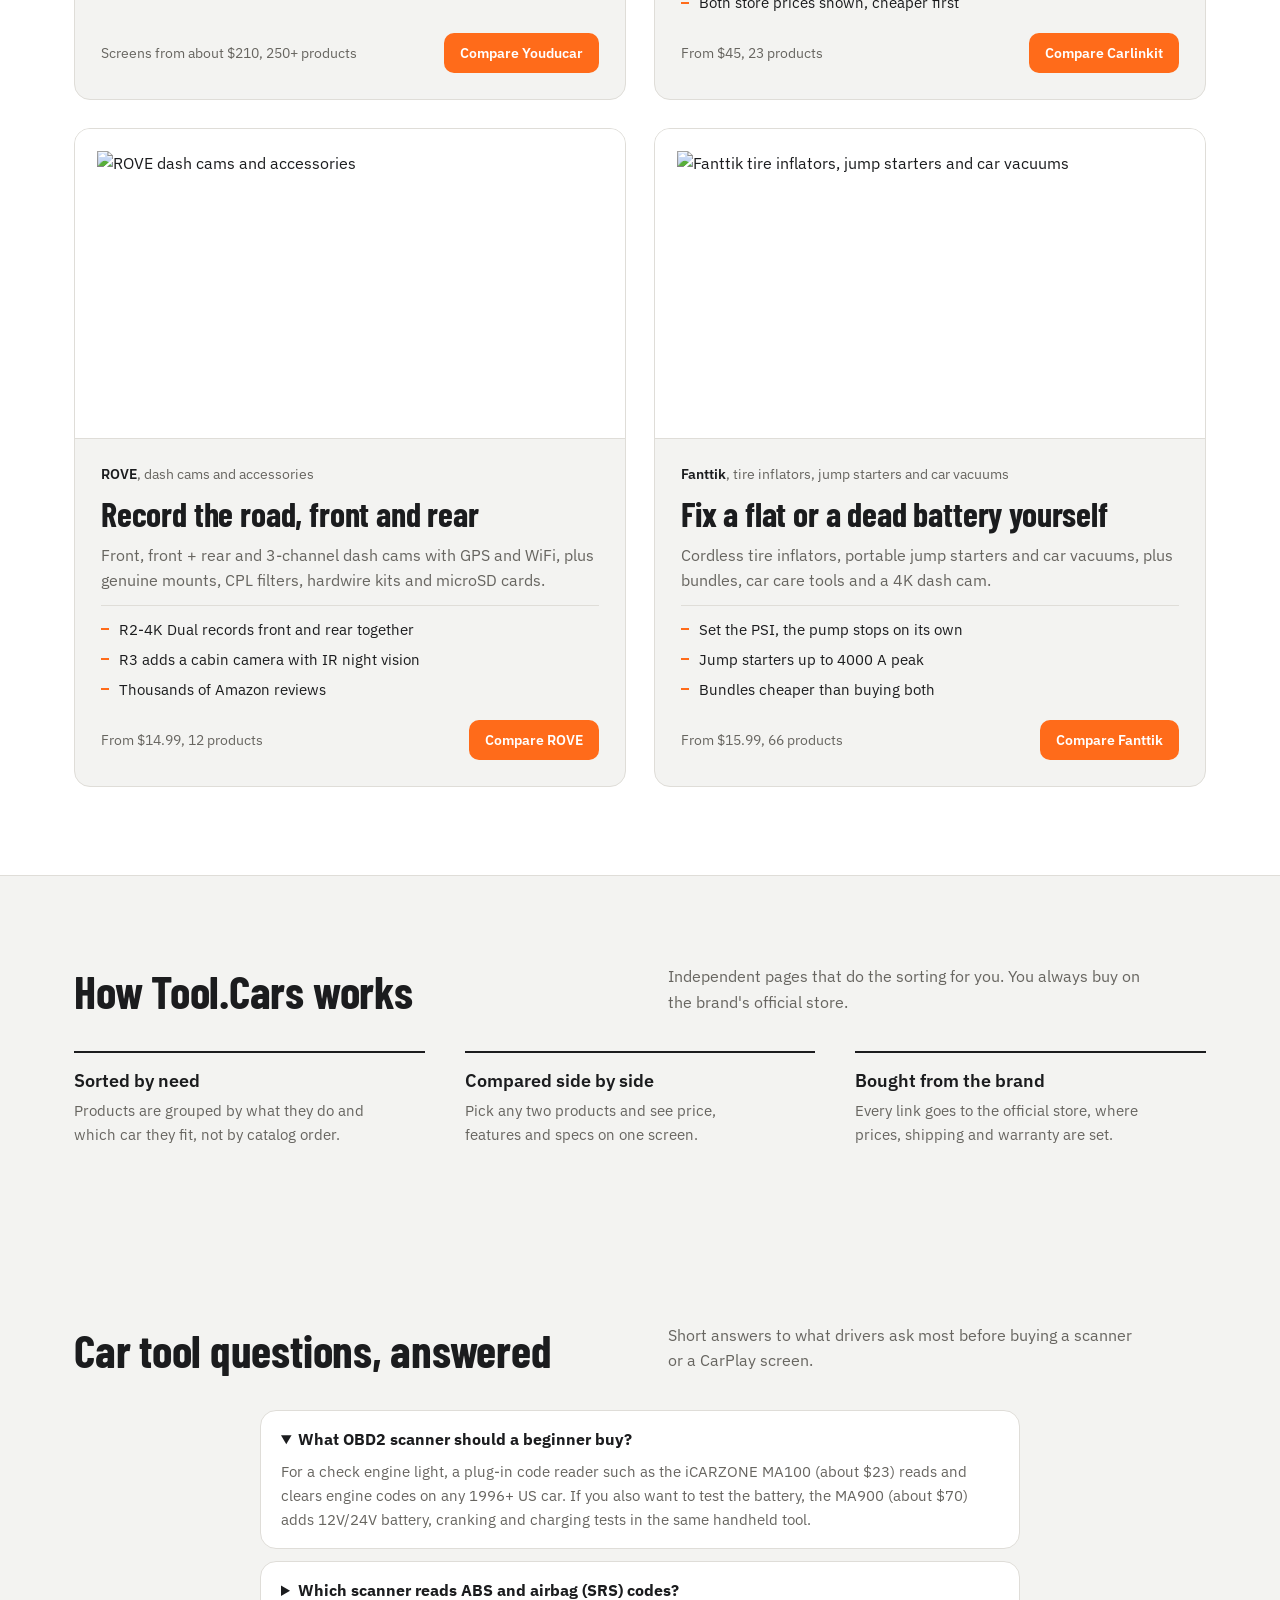
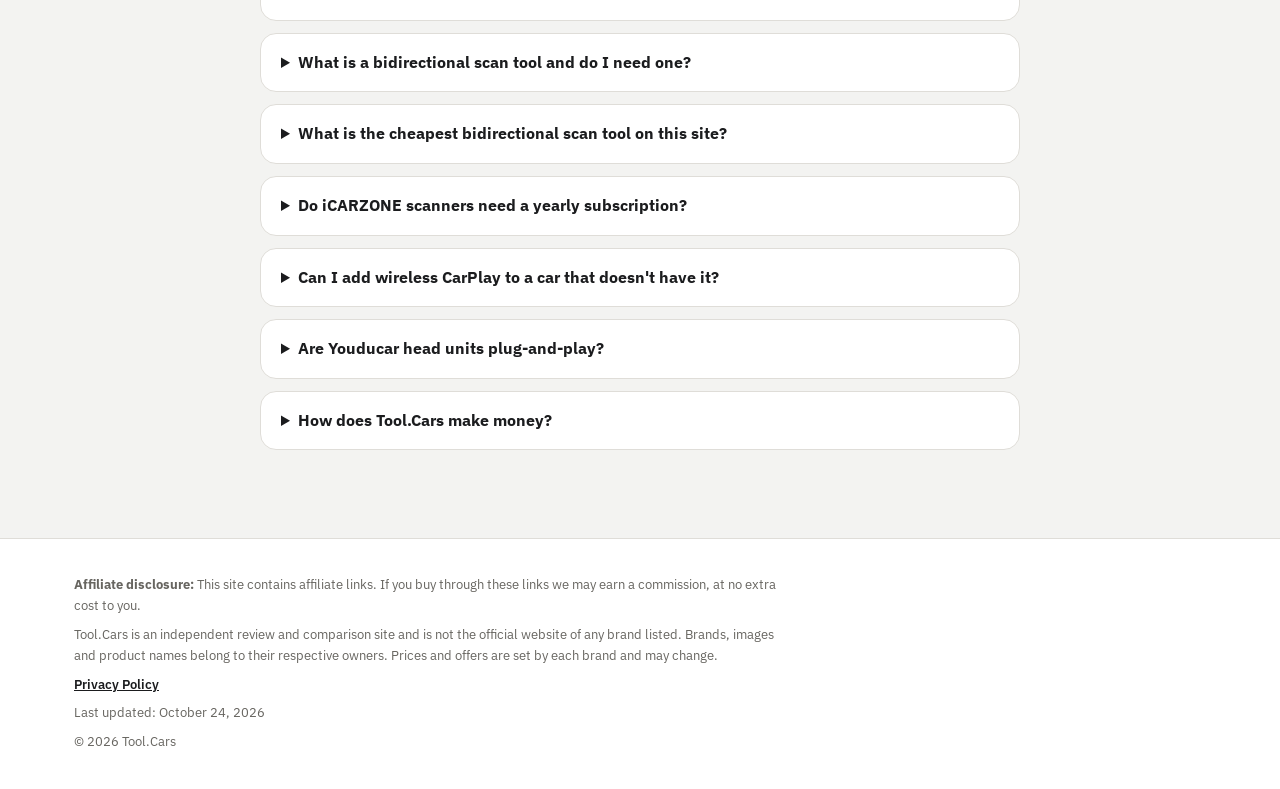
==== commit 660c6c9b: "Hero: tire card back below the car, wire leaves from its top and comes up into the tyre Co-Authored-" ====
--- a/index.html
+++ b/index.html
@@ -104,8 +104,8 @@
   /* both product cards on one line at the top: screen just right of the headline, scanner at the right edge */
   #pc-screen{left:max(30%,380px);top:9%;bottom:auto}
   #pc-engine{right:max(24px,3.2vw);top:9%}
-  /* tire card on the left, under the headline */
-  #pc-tyre{left:max(24px,3.2vw);right:auto;top:38%;bottom:auto}
+  /* tire card bottom-left, below the car (script keeps it clear of the car) */
+  #pc-tyre{left:max(24px,3.2vw);right:auto;top:auto;bottom:6%}
   /* header lines up with the full-width hero */
   header .wrap{max-width:none;padding-inline:max(24px,3.2vw)}
 }
@@ -197,7 +197,7 @@
 
   /* phones: the stage gets taller; each product becomes a round icon with a red dot,
      tapping it opens a small panel above the icon */
-  .stage{height:max(360px,100vw)}
+  .stage{height:calc(max(360px,100vw) + 30px)}
   .pc{width:58px;height:58px;padding:3px;border-radius:50%;overflow:visible}
   .pc .img{width:100%;height:100%;margin:0;border-radius:50%}
   .pc::after{content:"";position:absolute;top:-2px;right:-2px;width:12px;height:12px;border-radius:50%;background:var(--fault);border:2px solid #fff}
@@ -208,7 +208,7 @@
   .pc .info{bottom:auto;top:68px}
   #pc-screen .info{transform-origin:left top}
   #pc-engine .info{transform-origin:right top}
-  #pc-tyre .info{left:0}
+  #pc-tyre .info{left:0;border-color:var(--tyre)}
   .pc.on .info{opacity:1;transform:none;pointer-events:auto}
   .pc .fault{font-size:11px;margin-bottom:5px}
   .pc h3{font-size:13.5px;margin:0 0 8px;min-height:0;max-width:210px}
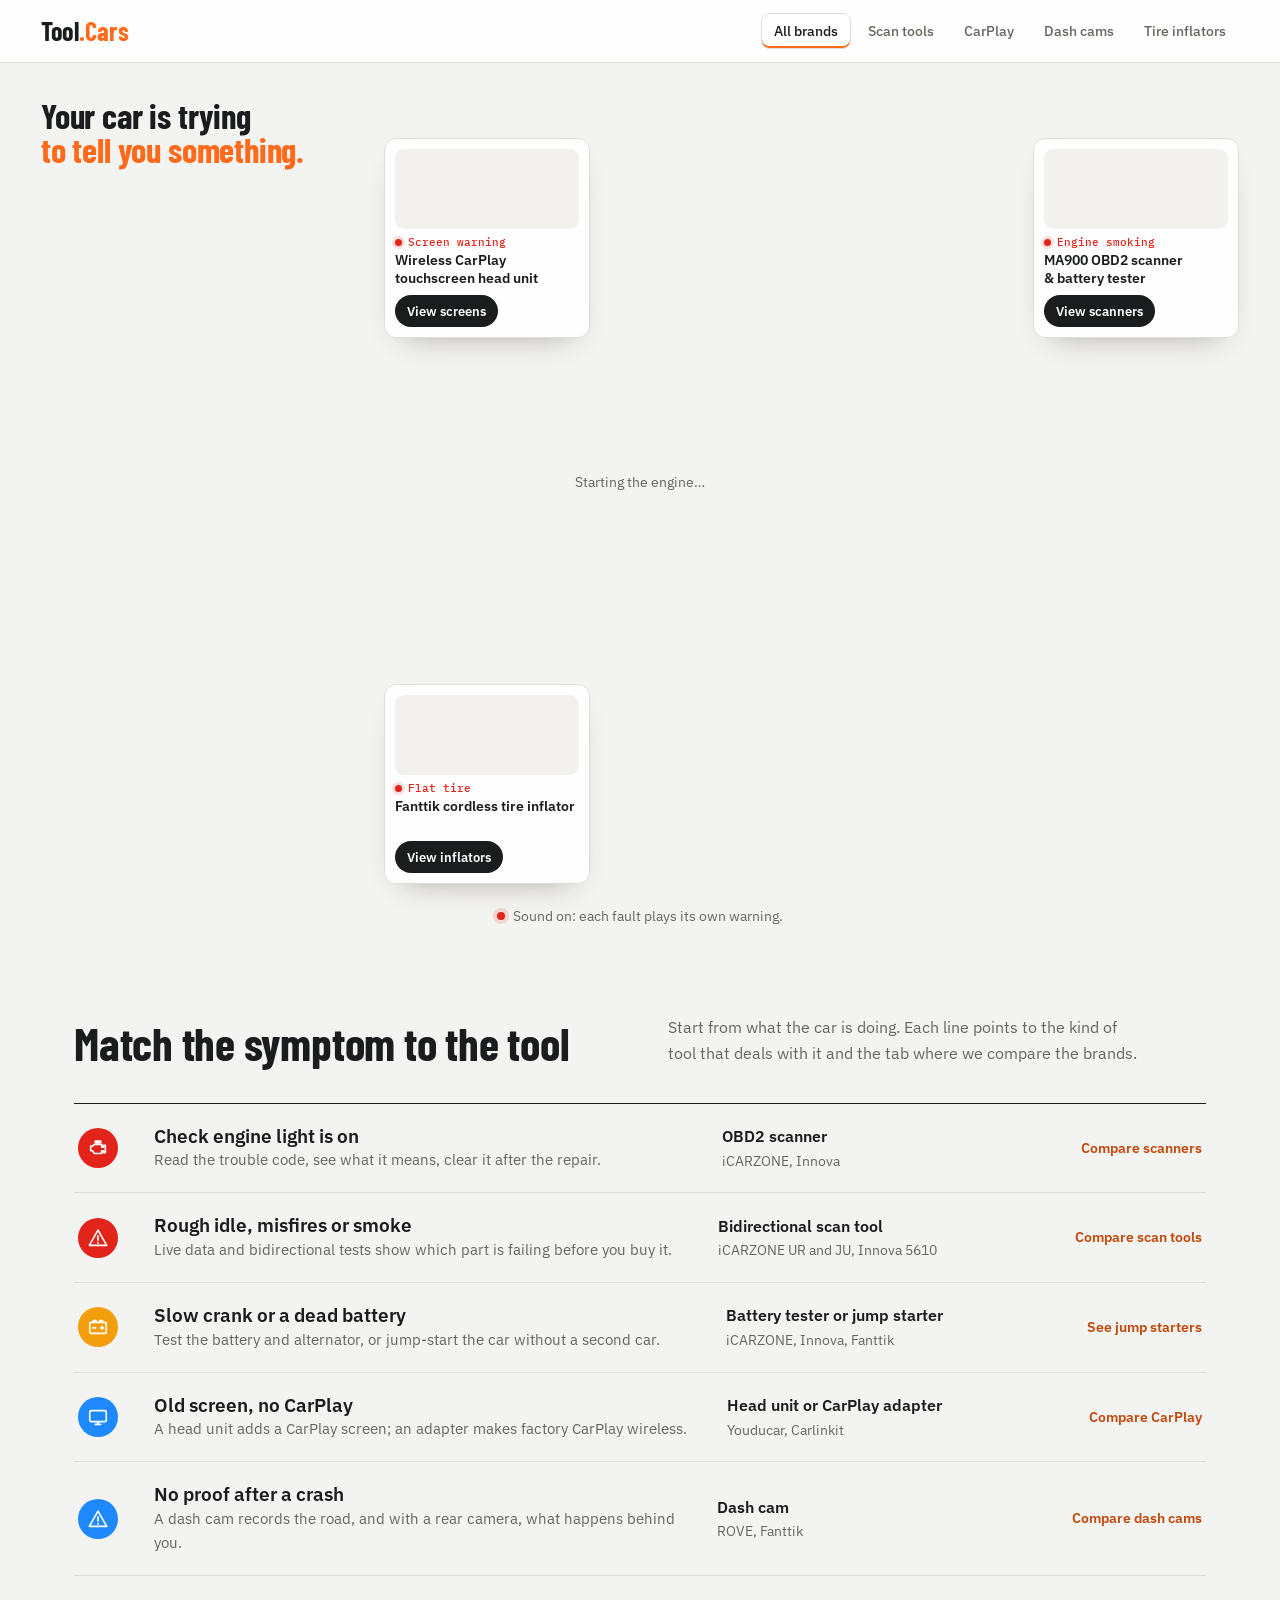
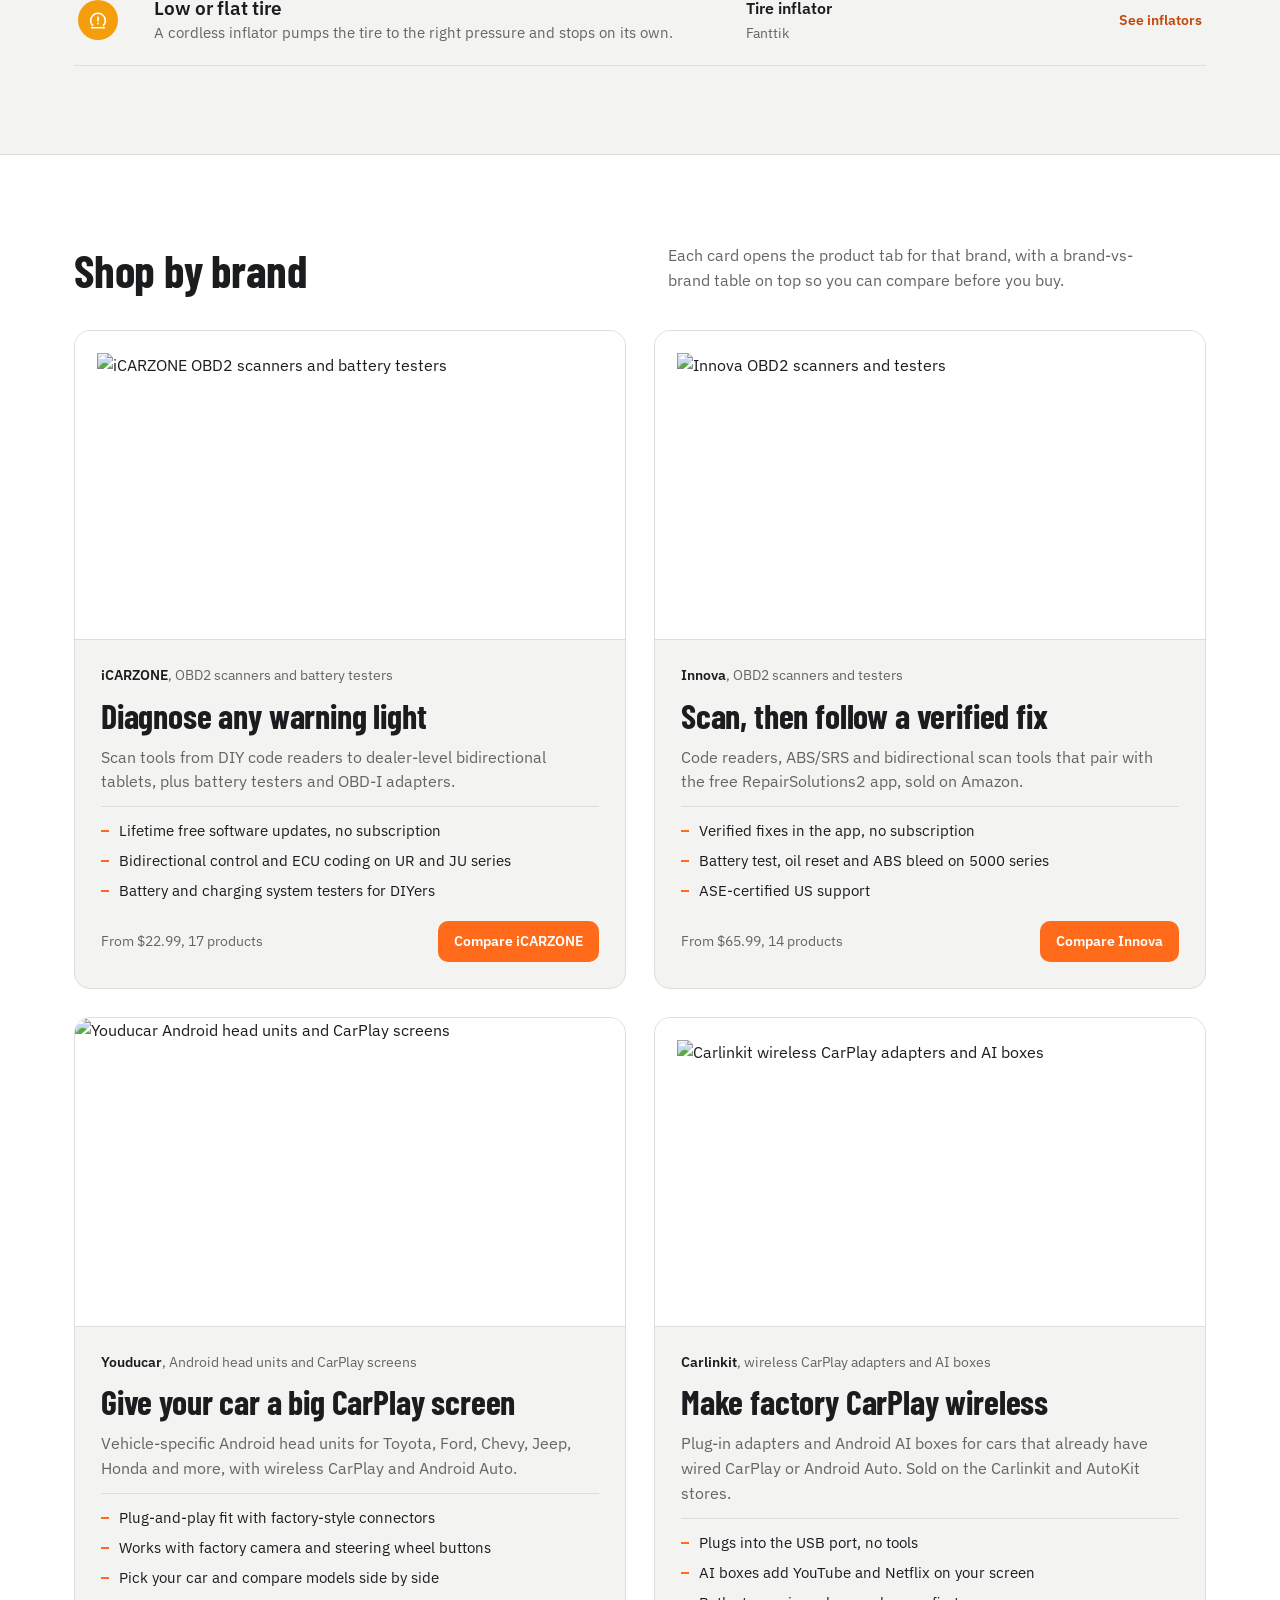
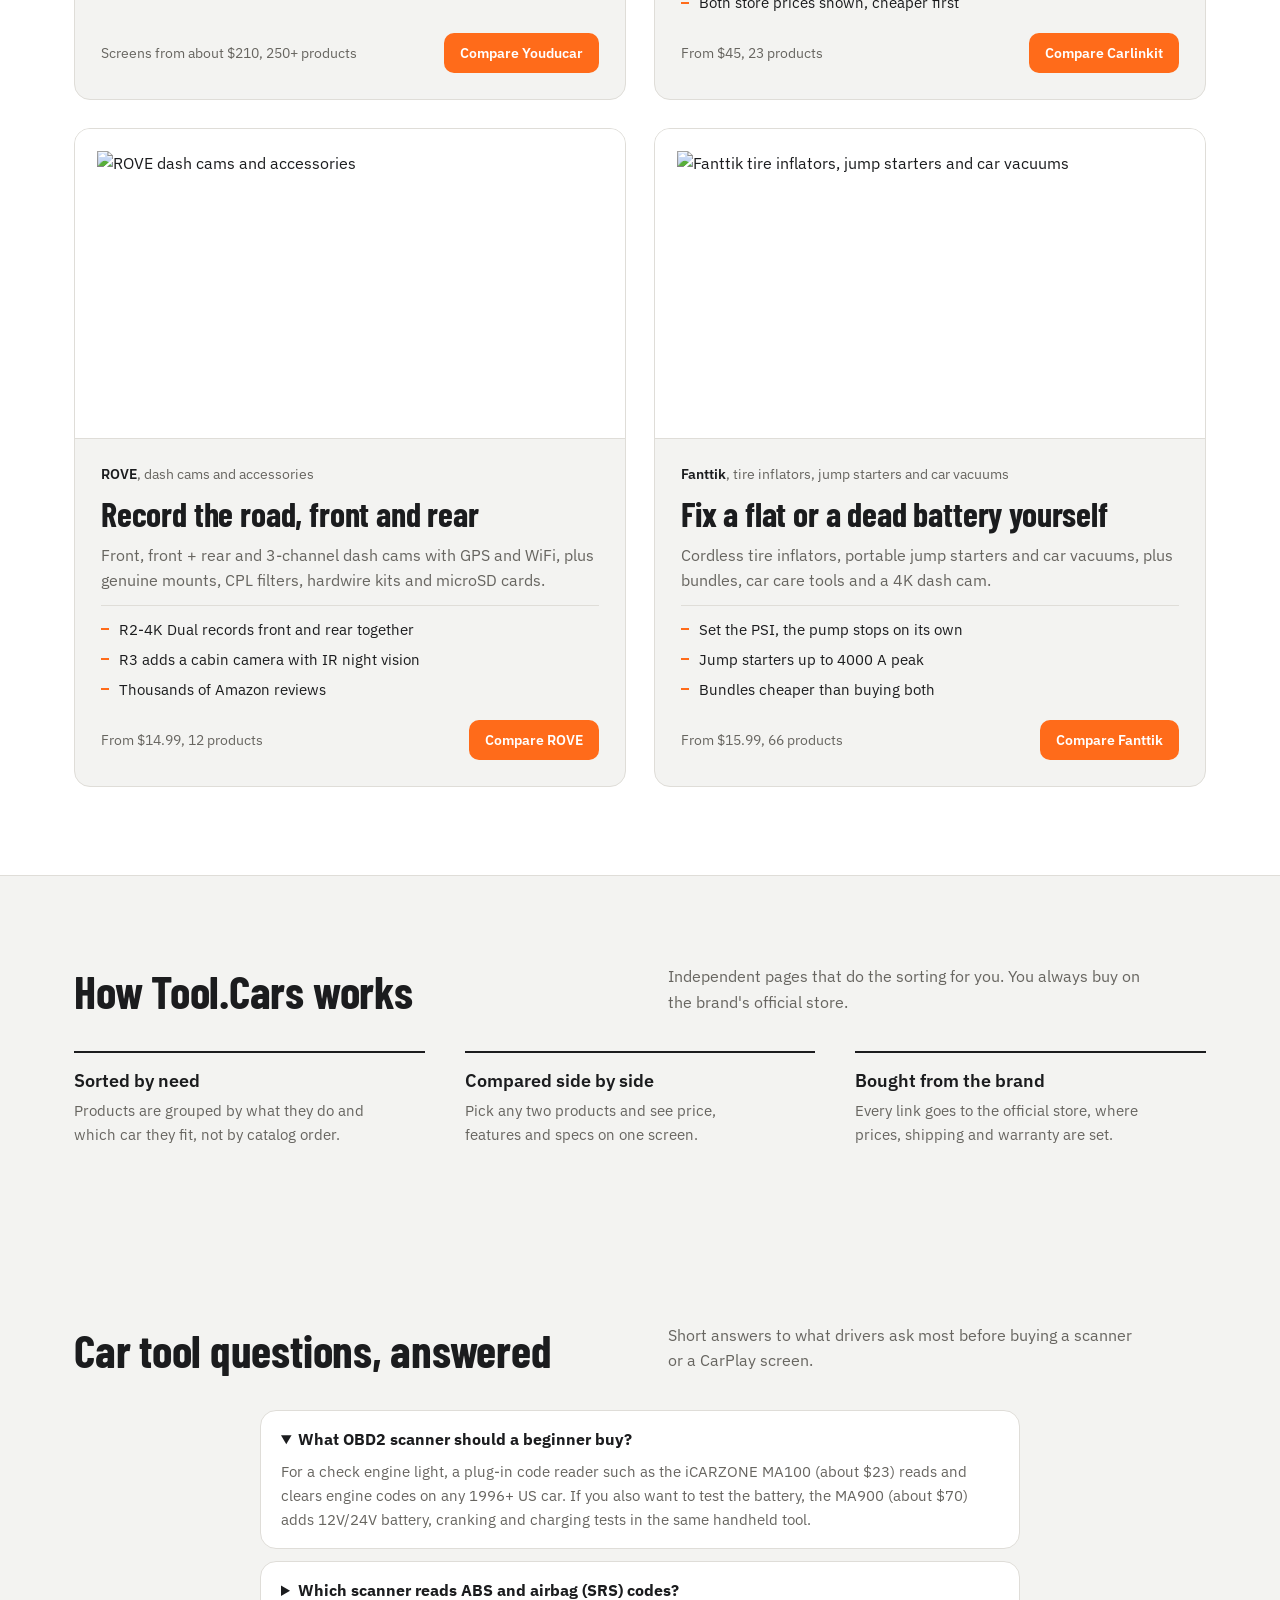
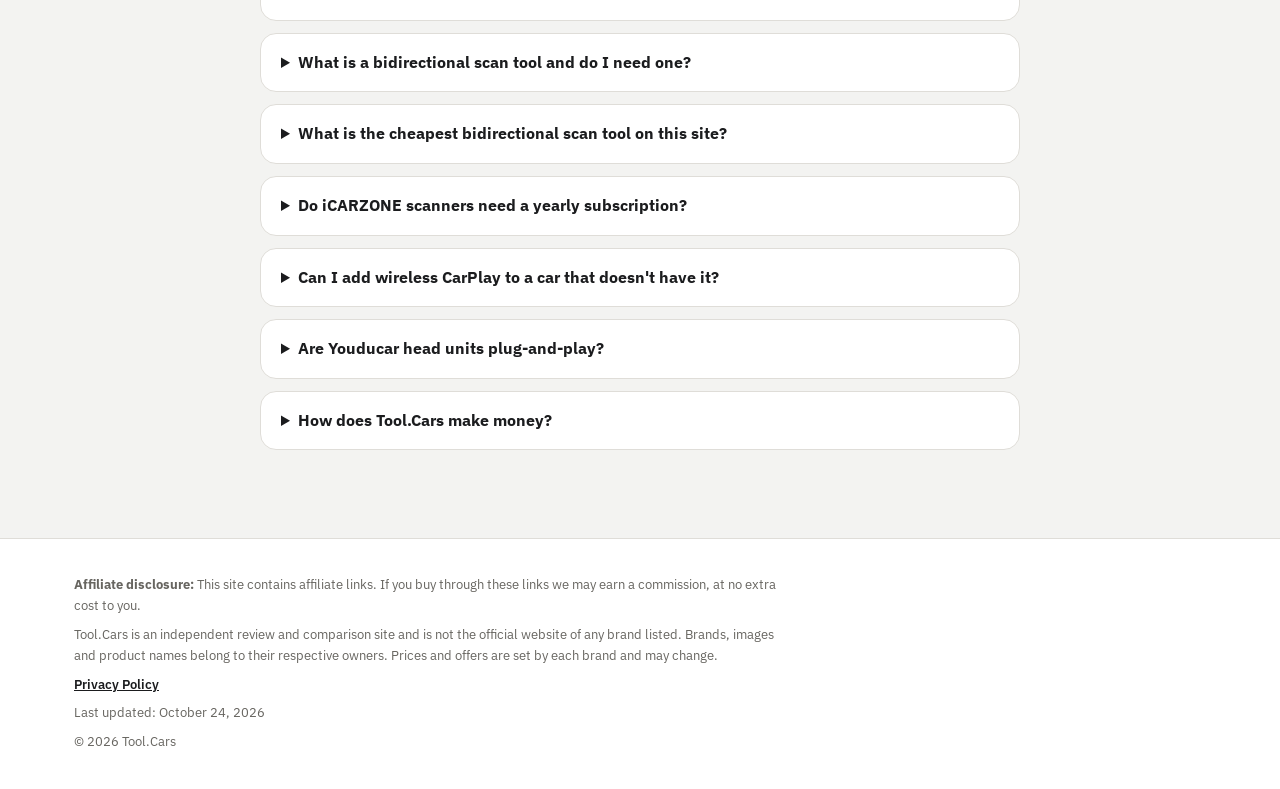
==== commit 2c4bf929: "Hero: tire card right under the car, lined up with the screen card; hero grows to fit it Co-Authored" ====
--- a/index.html
+++ b/index.html
@@ -88,12 +88,12 @@
 
 /* ---------- PC: one full-screen hero, big car in the middle, text top-left, small product cards ---------- */
 @media(min-width:861px){
-  .hero-zone{position:relative;height:calc(100vh - 62px);min-height:560px;max-height:980px;display:flex;flex-direction:column}
+  .hero-zone{position:relative;display:flex;flex-direction:column}
   .hero-zone .intro{position:absolute;z-index:4;top:0;left:0;right:0;padding-block:clamp(22px,4vh,48px) 0;pointer-events:none}
   .hero-zone .intro .wrap{max-width:none;padding-inline:max(24px,3.2vw);display:block}
   .hero-zone .intro h1{font-size:clamp(30px,2.7vw,48px);max-width:none;line-height:.98}
   .hero-zone .intro p{font-size:clamp(15px,1.05vw,17.5px);max-width:34ch;margin-top:14px;pointer-events:auto}
-  .hero-zone .stage{flex:1;height:auto;min-height:0}
+  .hero-zone .stage{flex:none;height:clamp(560px,calc(100vh - 62px),980px);min-height:0}
   .hero-zone .stage-note{position:absolute;bottom:14px;left:0;right:0;z-index:4;font-size:13px}
   .pc{width:206px;padding:10px;border-radius:12px;backdrop-filter:blur(6px);background:rgba(255,255,255,.88);transition:border-color .25s,box-shadow .25s,transform .3s cubic-bezier(.2,.8,.2,1)}
   .pc:hover{transform:translateY(-4px)}
@@ -104,8 +104,8 @@
   /* both product cards on one line at the top: screen just right of the headline, scanner at the right edge */
   #pc-screen{left:max(30%,380px);top:9%;bottom:auto}
   #pc-engine{right:max(24px,3.2vw);top:9%}
-  /* tire card bottom-left, below the car (script keeps it clear of the car) */
-  #pc-tyre{left:max(24px,3.2vw);right:auto;top:auto;bottom:6%}
+  /* tire card right under the car, in line with the screen card above (script sets top/left) */
+  #pc-tyre{left:max(30%,380px);right:auto;top:auto;bottom:2%}
   /* header lines up with the full-width hero */
   header .wrap{max-width:none;padding-inline:max(24px,3.2vw)}
 }
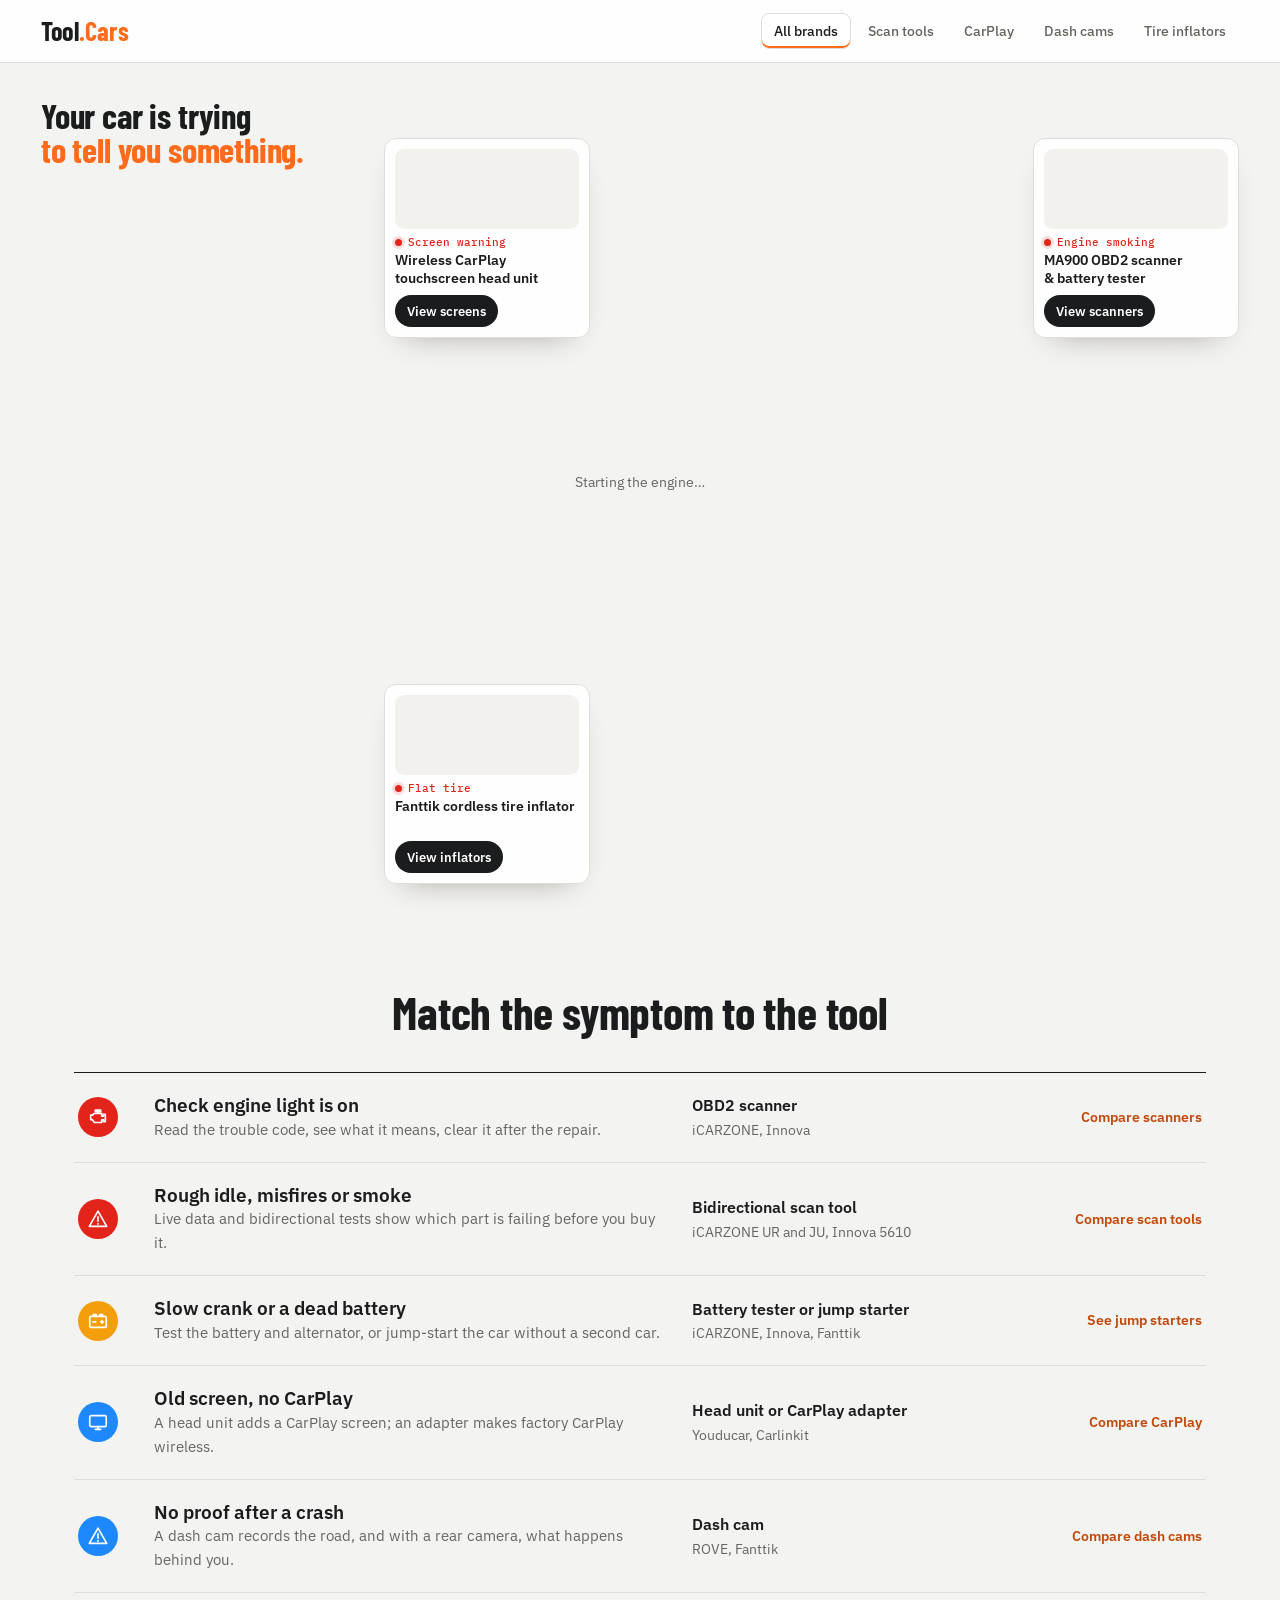
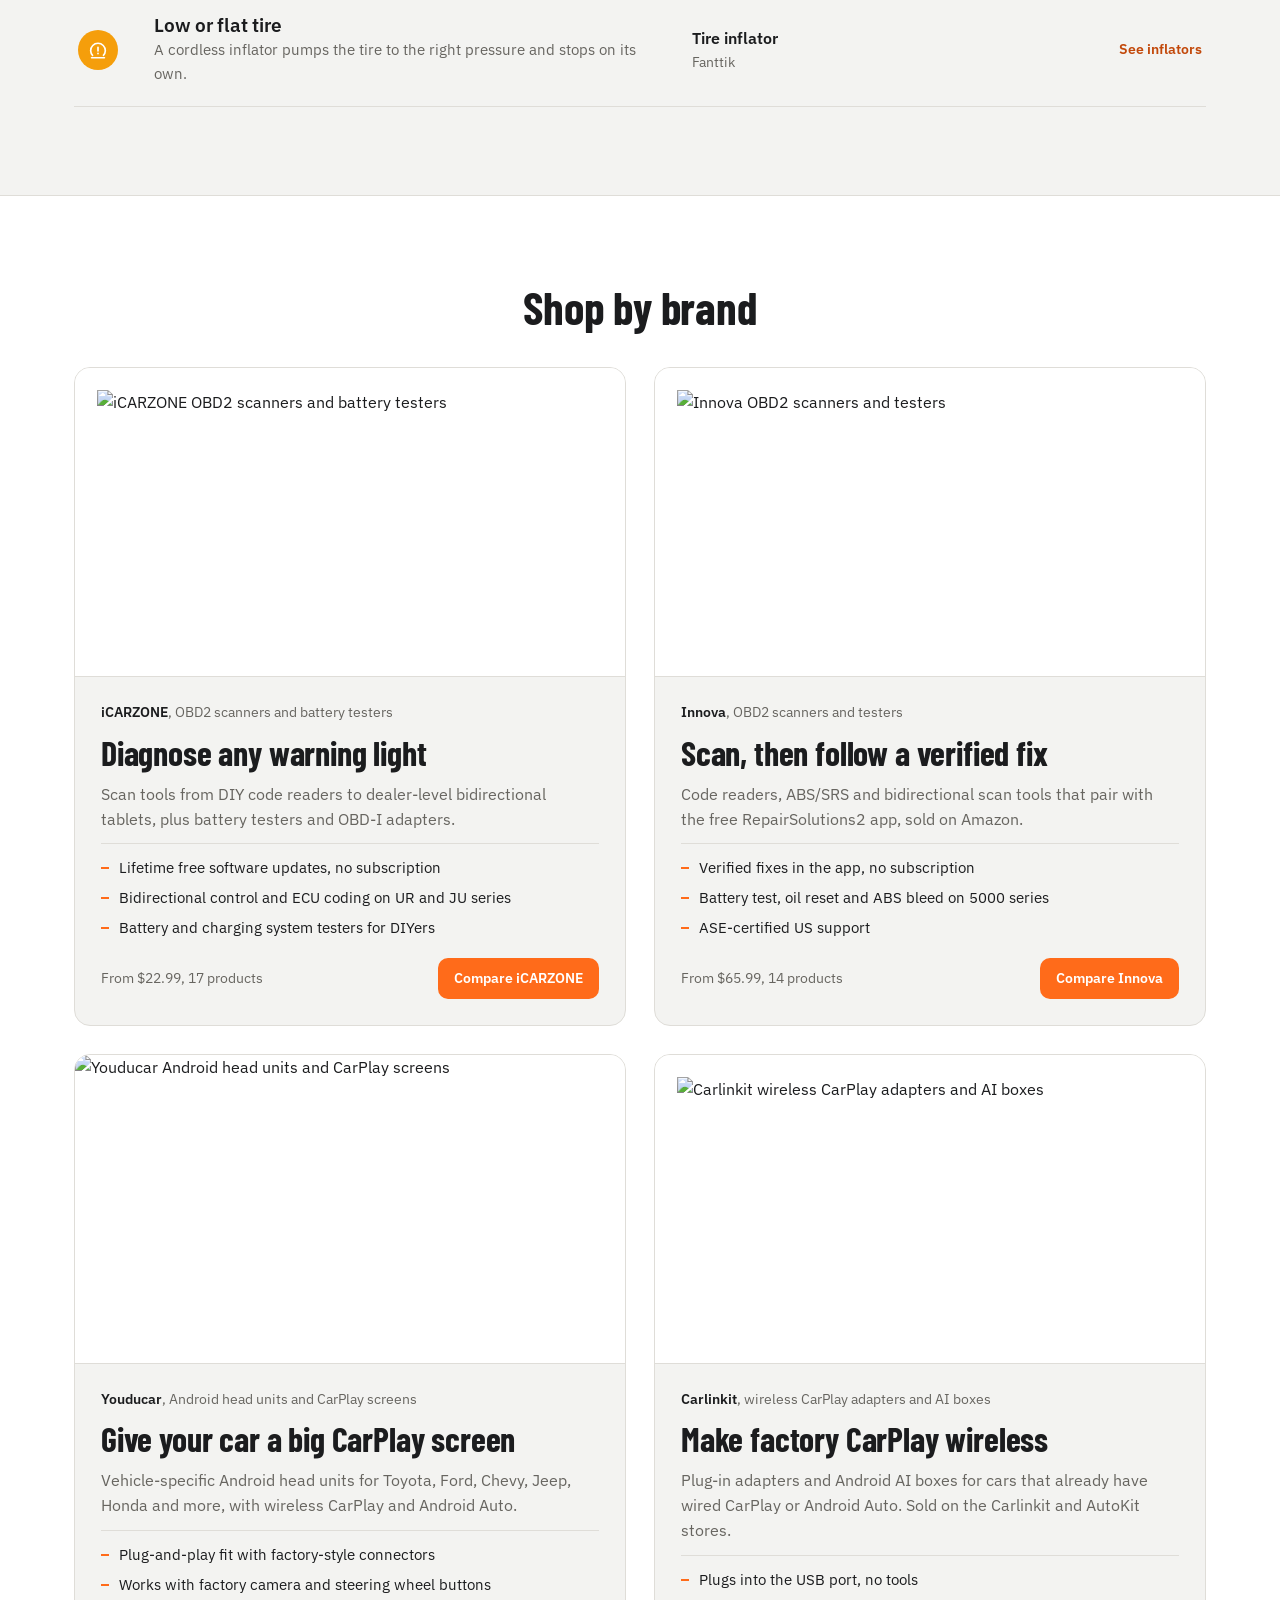
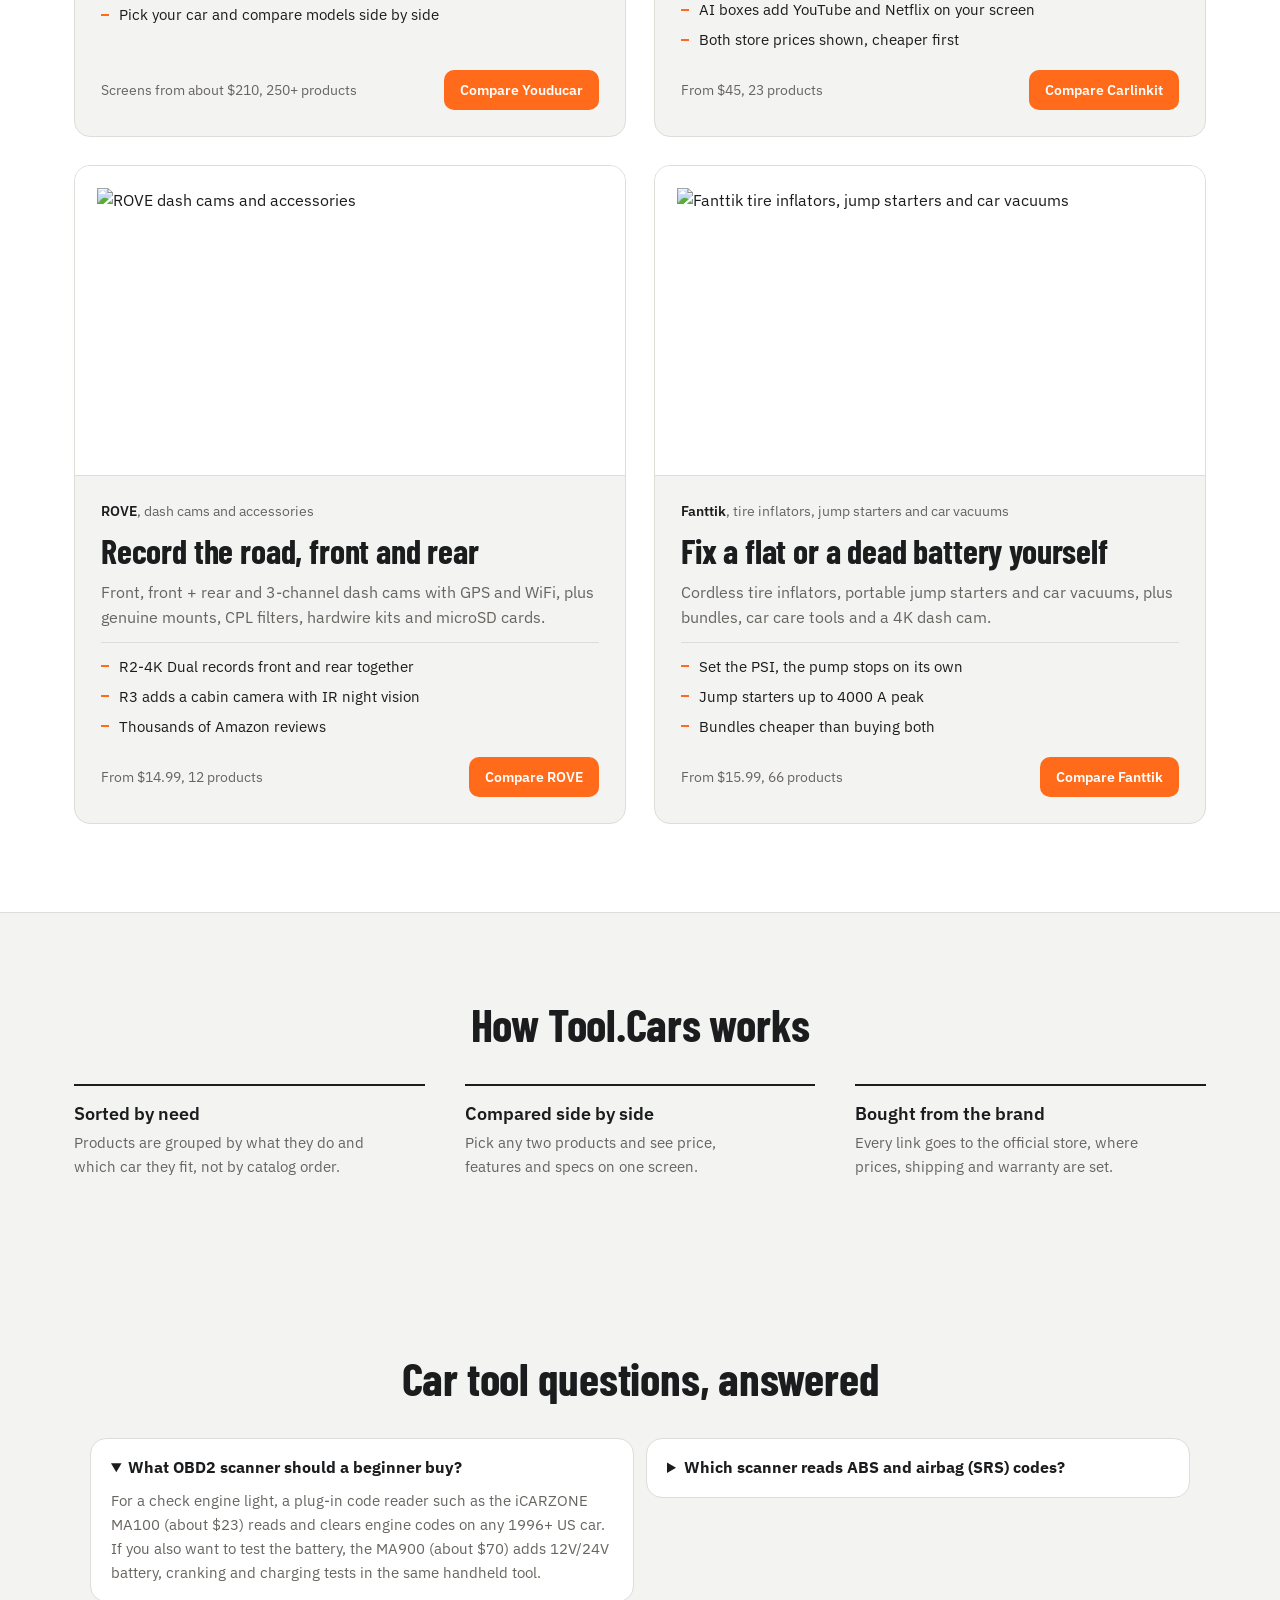
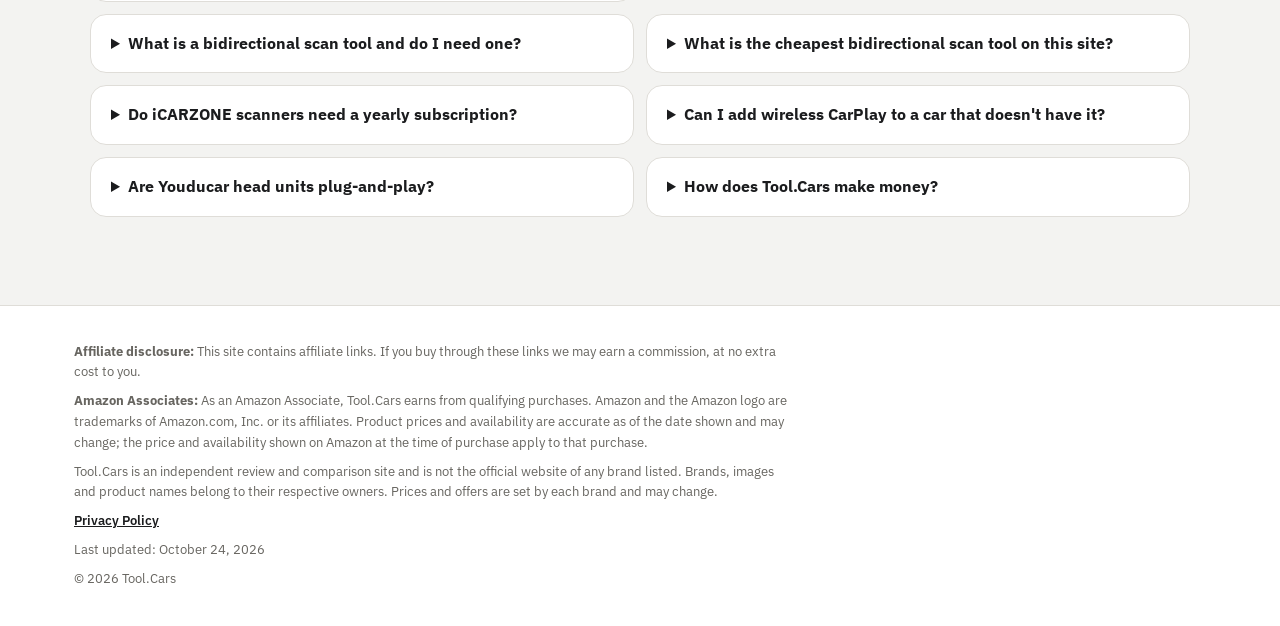
==== commit 55543d6c: "Simpler product tabs: one product grid with brand and type filters, one comparison box, cleaner home" ====
--- a/index.html
+++ b/index.html
@@ -119,10 +119,11 @@
 
 /* ---------- symptom chart ---------- */
 section{padding-block:88px}
-.head{display:grid;grid-template-columns:1fr 1fr;gap:16px 56px;align-items:end;margin-bottom:36px}
+.head{text-align:center;margin-bottom:36px}
+.head h2{margin-inline:auto}
 .head p{color:var(--mut);max-width:48ch}
 .chart{border-top:1.5px solid var(--ink)}
-.row{display:grid;grid-template-columns:52px minmax(0,1.3fr) minmax(0,.8fr) auto;gap:8px 24px;align-items:center;padding:20px 4px;border-bottom:1px solid var(--line);transition:background .2s}
+.row{display:grid;grid-template-columns:52px minmax(0,1.3fr) minmax(0,.8fr) 170px;gap:8px 24px;align-items:center;padding:20px 4px;border-bottom:1px solid var(--line);transition:background .2s}
 a.row:hover{background:var(--card)}
 .lamp{width:40px;height:40px;border-radius:50%;display:grid;place-items:center;color:#fff;background:var(--c,var(--fault))}
 .lamp svg{width:22px;height:22px}
@@ -130,7 +131,7 @@
 .row .why{color:var(--mut);font-size:15px}
 .row .tool{font-weight:600}
 .row .tool small{display:block;color:var(--mut);font-weight:400;font-size:14px}
-.row .see{font-weight:600;font-size:14px;color:var(--a-ink);white-space:nowrap}
+.row .see{font-weight:600;font-size:14px;color:var(--a-ink);white-space:nowrap;text-align:right}
 a.row:hover .see{text-decoration:underline}
 .row.off{opacity:.62}
 .row.off .see{color:var(--mut);font-weight:500}
@@ -193,7 +194,7 @@
   .brand h3{font-size:30px}
   .row{grid-template-columns:40px minmax(0,1fr);padding:16px 2px}
   .lamp{width:36px;height:36px}
-  .row .see{grid-column:2;grid-row:auto}
+  .row .see{grid-column:2;grid-row:auto;text-align:left}
 
   /* phones: the stage gets taller; each product becomes a round icon with a red dot,
      tapping it opens a small panel above the icon */
@@ -383,21 +384,18 @@
   </div>
 </div>
 </div>
-<p class="stage-note"><i></i>Sound on: each fault plays its own warning.</p>
 </div>
 
 <section id="symptoms"><div class="wrap">
   <div class="head">
     <h2>Match the symptom to the tool</h2>
-    <p>Start from what the car is doing. Each line points to the kind of tool that deals with it and the tab where we compare the brands.</p>
-  </div>
-  <div class="chart" id="chart"><!--pre--><a class="row" href="icarzone/"><span class="lamp" style="--c:#e3241b"><svg viewBox="0 0 24 24" fill="none" stroke="currentColor" stroke-width="1.8" stroke-linejoin="round"><path d="M4 10v5h2l2 3h8v-3h2v2h2V9h-2v2h-2V8h-4V6h3V4.5H9V6h3v2H8L6 10z"></path></svg></span><div><h3>Check engine light is on</h3><p class="why">Read the trouble code, see what it means, clear it after the repair.</p></div><p class="tool">OBD2 scanner<small>iCARZONE, Innova</small></p><span class="see">Compare scanners</span></a><a class="row" href="icarzone/"><span class="lamp" style="--c:#e3241b"><svg viewBox="0 0 24 24" fill="none" stroke="currentColor" stroke-width="1.8" stroke-linejoin="round"><path d="M12 3.5 21.5 20h-19z"></path><path d="M12 9.5v5M12 17v.6" stroke-linecap="round"></path></svg></span><div><h3>Rough idle, misfires or smoke</h3><p class="why">Live data and bidirectional tests show which part is failing before you buy it.</p></div><p class="tool">Bidirectional scan tool<small>iCARZONE UR and JU, Innova 5610</small></p><span class="see">Compare scan tools</span></a><a class="row" href="tire-inflators/?brand=fanttik#cat-jump"><span class="lamp" style="--c:#f59e0b"><svg viewBox="0 0 24 24" fill="none" stroke="currentColor" stroke-width="1.8" stroke-linejoin="round"><rect x="3" y="7" width="18" height="12" rx="1.5"></rect><path d="M7 7V5h3v2M14 7V5h3v2M6.5 13h3M15 13h3M16.5 11.5v3" stroke-linecap="round"></path></svg></span><div><h3>Slow crank or a dead battery</h3><p class="why">Test the battery and alternator, or jump-start the car without a second car.</p></div><p class="tool">Battery tester or jump starter<small>iCARZONE, Innova, Fanttik</small></p><span class="see">See jump starters</span></a><a class="row" href="carplay-screen/"><span class="lamp" style="--c:#1e88ff"><svg viewBox="0 0 24 24" fill="none" stroke="currentColor" stroke-width="1.8" stroke-linejoin="round"><rect x="3" y="5" width="18" height="12" rx="1.5"></rect><path d="M9 20h6M12 17v3" stroke-linecap="round"></path></svg></span><div><h3>Old screen, no CarPlay</h3><p class="why">A head unit adds a CarPlay screen; an adapter makes factory CarPlay wireless.</p></div><p class="tool">Head unit or CarPlay adapter<small>Youducar, Carlinkit</small></p><span class="see">Compare CarPlay</span></a><a class="row" href="dash-cams/"><span class="lamp" style="--c:#1e88ff"><svg viewBox="0 0 24 24" fill="none" stroke="currentColor" stroke-width="1.8" stroke-linejoin="round"><path d="M12 3.5 21.5 20h-19z"></path><path d="M12 9.5v5M12 17v.6" stroke-linecap="round"></path></svg></span><div><h3>No proof after a crash</h3><p class="why">A dash cam records the road, and with a rear camera, what happens behind you.</p></div><p class="tool">Dash cam<small>ROVE, Fanttik</small></p><span class="see">Compare dash cams</span></a><a class="row" href="tire-inflators/"><span class="lamp" style="--c:#f59e0b"><svg viewBox="0 0 24 24" fill="none" stroke="currentColor" stroke-width="1.8" stroke-linejoin="round"><path d="M6.5 18.5a8 8 0 1 1 11 0"></path><path d="M5 20.5h14M12 9v4M12 15.5v.6" stroke-linecap="round"></path></svg></span><div><h3>Low or flat tire</h3><p class="why">A cordless inflator pumps the tire to the right pressure and stops on its own.</p></div><p class="tool">Tire inflator<small>Fanttik</small></p><span class="see">See inflators</span></a><!--/pre--></div>
+  </div>
+  <div class="chart" id="chart"><!--pre--><a class="row" href="icarzone/"><span class="lamp" style="--c:#e3241b"><svg viewBox="0 0 24 24" fill="none" stroke="currentColor" stroke-width="1.8" stroke-linejoin="round"><path d="M4 10v5h2l2 3h8v-3h2v2h2V9h-2v2h-2V8h-4V6h3V4.5H9V6h3v2H8L6 10z"></path></svg></span><div><h3>Check engine light is on</h3><p class="why">Read the trouble code, see what it means, clear it after the repair.</p></div><p class="tool">OBD2 scanner<small>iCARZONE, Innova</small></p><span class="see">Compare scanners</span></a><a class="row" href="icarzone/"><span class="lamp" style="--c:#e3241b"><svg viewBox="0 0 24 24" fill="none" stroke="currentColor" stroke-width="1.8" stroke-linejoin="round"><path d="M12 3.5 21.5 20h-19z"></path><path d="M12 9.5v5M12 17v.6" stroke-linecap="round"></path></svg></span><div><h3>Rough idle, misfires or smoke</h3><p class="why">Live data and bidirectional tests show which part is failing before you buy it.</p></div><p class="tool">Bidirectional scan tool<small>iCARZONE UR and JU, Innova 5610</small></p><span class="see">Compare scan tools</span></a><a class="row" href="tire-inflators/?brand=fanttik#xShop"><span class="lamp" style="--c:#f59e0b"><svg viewBox="0 0 24 24" fill="none" stroke="currentColor" stroke-width="1.8" stroke-linejoin="round"><rect x="3" y="7" width="18" height="12" rx="1.5"></rect><path d="M7 7V5h3v2M14 7V5h3v2M6.5 13h3M15 13h3M16.5 11.5v3" stroke-linecap="round"></path></svg></span><div><h3>Slow crank or a dead battery</h3><p class="why">Test the battery and alternator, or jump-start the car without a second car.</p></div><p class="tool">Battery tester or jump starter<small>iCARZONE, Innova, Fanttik</small></p><span class="see">See jump starters</span></a><a class="row" href="carplay-screen/"><span class="lamp" style="--c:#1e88ff"><svg viewBox="0 0 24 24" fill="none" stroke="currentColor" stroke-width="1.8" stroke-linejoin="round"><rect x="3" y="5" width="18" height="12" rx="1.5"></rect><path d="M9 20h6M12 17v3" stroke-linecap="round"></path></svg></span><div><h3>Old screen, no CarPlay</h3><p class="why">A head unit adds a CarPlay screen; an adapter makes factory CarPlay wireless.</p></div><p class="tool">Head unit or CarPlay adapter<small>Youducar, Carlinkit</small></p><span class="see">Compare CarPlay</span></a><a class="row" href="dash-cams/"><span class="lamp" style="--c:#1e88ff"><svg viewBox="0 0 24 24" fill="none" stroke="currentColor" stroke-width="1.8" stroke-linejoin="round"><path d="M12 3.5 21.5 20h-19z"></path><path d="M12 9.5v5M12 17v.6" stroke-linecap="round"></path></svg></span><div><h3>No proof after a crash</h3><p class="why">A dash cam records the road, and with a rear camera, what happens behind you.</p></div><p class="tool">Dash cam<small>ROVE, Fanttik</small></p><span class="see">Compare dash cams</span></a><a class="row" href="tire-inflators/"><span class="lamp" style="--c:#f59e0b"><svg viewBox="0 0 24 24" fill="none" stroke="currentColor" stroke-width="1.8" stroke-linejoin="round"><path d="M6.5 18.5a8 8 0 1 1 11 0"></path><path d="M5 20.5h14M12 9v4M12 15.5v.6" stroke-linecap="round"></path></svg></span><div><h3>Low or flat tire</h3><p class="why">A cordless inflator pumps the tire to the right pressure and stops on its own.</p></div><p class="tool">Tire inflator<small>Fanttik</small></p><span class="see">See inflators</span></a><!--/pre--></div>
 </div></section>
 
 <section class="brands-sec" id="brands"><div class="wrap">
   <div class="head">
     <h2>Shop by brand</h2>
-    <p>Each card opens the product tab for that brand, with a brand-vs-brand table on top so you can compare before you buy.</p>
   </div>
   <div class="brands" id="brandGrid"><!--pre--><a class="brand" href="icarzone/?brand=icarzone" data-fly=""><div class="pic"><img loading="lazy" alt="iCARZONE OBD2 scanners and battery testers" src="https://www.icarzone.com/cdn/shop/files/JU2000MAX_19020c62-5f51-4d31-a787-17b494b93b37.png?v=1781593755&amp;width=900" style="object-fit:contain;padding:22px"></div><div class="body"><span class="kind"><b>iCARZONE</b>, OBD2 scanners and battery testers</span><h3>Diagnose any warning light</h3><p>Scan tools from DIY code readers to dealer-level bidirectional tablets, plus battery testers and OBD-I adapters.</p><ul><li>Lifetime free software updates, no subscription</li><li>Bidirectional control and ECU coding on UR and JU series</li><li>Battery and charging system testers for DIYers</li></ul><div class="meta"><span>From $22.99, 17 products</span><span class="btn sm">Compare iCARZONE</span></div></div></a><a class="brand" href="icarzone/?brand=innova" data-fly=""><div class="pic"><img loading="lazy" alt="Innova OBD2 scanners and testers" src="https://m.media-amazon.com/images/I/719NEo7qfiL._AC_SL1500_.jpg" style="object-fit:contain;padding:22px"></div><div class="body"><span class="kind"><b>Innova</b>, OBD2 scanners and testers</span><h3>Scan, then follow a verified fix</h3><p>Code readers, ABS/SRS and bidirectional scan tools that pair with the free RepairSolutions2 app, sold on Amazon.</p><ul><li>Verified fixes in the app, no subscription</li><li>Battery test, oil reset and ABS bleed on 5000 series</li><li>ASE-certified US support</li></ul><div class="meta"><span>From $65.99, 14 products</span><span class="btn sm">Compare Innova</span></div></div></a><a class="brand" href="carplay-screen/?brand=youducar" data-fly=""><div class="pic"><img loading="lazy" alt="Youducar Android head units and CarPlay screens" src="https://cdn.shopify.com/s/files/1/0637/7527/7119/files/2020-2025_-RAV4.jpg?v=1781866897&amp;width=900" style="object-fit:cover"></div><div class="body"><span class="kind"><b>Youducar</b>, Android head units and CarPlay screens</span><h3>Give your car a big CarPlay screen</h3><p>Vehicle-specific Android head units for Toyota, Ford, Chevy, Jeep, Honda and more, with wireless CarPlay and Android Auto.</p><ul><li>Plug-and-play fit with factory-style connectors</li><li>Works with factory camera and steering wheel buttons</li><li>Pick your car and compare models side by side</li></ul><div class="meta"><span>Screens from about $210, 250+ products</span><span class="btn sm">Compare Youducar</span></div></div></a><a class="brand" href="carplay-screen/?brand=carlinkit" data-fly=""><div class="pic"><img loading="lazy" alt="Carlinkit wireless CarPlay adapters and AI boxes" src="https://cdn.shopify.com/s/files/1/0482/2188/0485/files/Carlinkit-Mini-Ultra-5.webp?v=1778729734&amp;width=800" style="object-fit:contain;padding:22px"></div><div class="body"><span class="kind"><b>Carlinkit</b>, wireless CarPlay adapters and AI boxes</span><h3>Make factory CarPlay wireless</h3><p>Plug-in adapters and Android AI boxes for cars that already have wired CarPlay or Android Auto. Sold on the Carlinkit and AutoKit stores.</p><ul><li>Plugs into the USB port, no tools</li><li>AI boxes add YouTube and Netflix on your screen</li><li>Both store prices shown, cheaper first</li></ul><div class="meta"><span>From $45, 23 products</span><span class="btn sm">Compare Carlinkit</span></div></div></a><a class="brand" href="dash-cams/?brand=rove" data-fly=""><div class="pic"><img loading="lazy" alt="ROVE dash cams and accessories" src="https://m.media-amazon.com/images/I/81ockFWJLsL._AC_SL1500_.jpg" style="object-fit:contain;padding:22px"></div><div class="body"><span class="kind"><b>ROVE</b>, dash cams and accessories</span><h3>Record the road, front and rear</h3><p>Front, front + rear and 3-channel dash cams with GPS and WiFi, plus genuine mounts, CPL filters, hardwire kits and microSD cards.</p><ul><li>R2-4K Dual records front and rear together</li><li>R3 adds a cabin camera with IR night vision</li><li>Thousands of Amazon reviews</li></ul><div class="meta"><span>From $14.99, 12 products</span><span class="btn sm">Compare ROVE</span></div></div></a><a class="brand" href="tire-inflators/?brand=fanttik" data-fly=""><div class="pic"><img loading="lazy" alt="Fanttik tire inflators, jump starters and car vacuums" src="https://cdn.shopify.com/s/files/1/0464/8681/4876/files/8f3c177f340ebfa3e6d3fdcdfd94a4b8_40dedfff-372b-4a27-8347-4f59c2cfafed.jpg?v=1786357338&amp;width=900" style="object-fit:contain;padding:22px"></div><div class="body"><span class="kind"><b>Fanttik</b>, tire inflators, jump starters and car vacuums</span><h3>Fix a flat or a dead battery yourself</h3><p>Cordless tire inflators, portable jump starters and car vacuums, plus bundles, car care tools and a 4K dash cam.</p><ul><li>Set the PSI, the pump stops on its own</li><li>Jump starters up to 4000 A peak</li><li>Bundles cheaper than buying both</li></ul><div class="meta"><span>From $15.99, 66 products</span><span class="btn sm">Compare Fanttik</span></div></div></a><!--/pre--></div>
 </div></section>
@@ -405,7 +403,6 @@
 <section><div class="wrap">
   <div class="head">
     <h2>How Tool.Cars works</h2>
-    <p>Independent pages that do the sorting for you. You always buy on the brand's official store.</p>
   </div>
   <div class="how">
     <div><h3>Sorted by need</h3><p>Products are grouped by what they do and which car they fit, not by catalog order.</p></div>
@@ -417,7 +414,6 @@
 <section id="faq"><div class="wrap">
   <div class="head">
     <h2>Car tool questions, answered</h2>
-    <p>Short answers to what drivers ask most before buying a scanner or a CarPlay screen.</p>
   </div>
   <div class="faq">
     <details open><summary>What OBD2 scanner should a beginner buy?</summary><p>For a check engine light, a plug-in code reader such as the iCARZONE MA100 (about $23) reads and clears engine codes on any 1996+ US car. If you also want to test the battery, the MA900 (about $70) adds 12V/24V battery, cranking and charging tests in the same handheld tool.</p></details>
@@ -434,6 +430,7 @@
 
 <footer><div class="wrap">
   <p><b>Affiliate disclosure:</b> This site contains affiliate links. If you buy through these links we may earn a commission, at no extra cost to you.</p>
+  <p><b>Amazon Associates:</b> As an Amazon Associate, Tool.Cars earns from qualifying purchases. Amazon and the Amazon logo are trademarks of Amazon.com, Inc. or its affiliates. Product prices and availability are accurate as of the date shown and may change; the price and availability shown on Amazon at the time of purchase apply to that purchase.</p>
   <p>Tool.Cars is an independent review and comparison site and is not the official website of any brand listed. Brands, images and product names belong to their respective owners. Prices and offers are set by each brand and may change.</p>
   <p><a class="pp" href="https://www.termsfeed.com/live/6e161ee9-1a39-40c5-96cf-be90dc41183e" target="_blank" rel="noopener">Privacy Policy</a></p>
   <p>Last updated: <time datetime="2026-10-24">October 24, 2026</time></p>
@@ -497,7 +494,7 @@
 const SYMPTOMS = [
  { lamp:"engine", color:"#e3241b", sym:"Check engine light is on", why:"Read the trouble code, see what it means, clear it after the repair.", tool:"OBD2 scanner", brand:"iCARZONE, Innova", page:"icarzone/", see:"Compare scanners" },
  { lamp:"warn", color:"#e3241b", sym:"Rough idle, misfires or smoke", why:"Live data and bidirectional tests show which part is failing before you buy it.", tool:"Bidirectional scan tool", brand:"iCARZONE UR and JU, Innova 5610", page:"icarzone/", see:"Compare scan tools" },
- { lamp:"battery", color:"#f59e0b", sym:"Slow crank or a dead battery", why:"Test the battery and alternator, or jump-start the car without a second car.", tool:"Battery tester or jump starter", brand:"iCARZONE, Innova, Fanttik", page:"tire-inflators/?brand=fanttik#cat-jump", see:"See jump starters" },
+ { lamp:"battery", color:"#f59e0b", sym:"Slow crank or a dead battery", why:"Test the battery and alternator, or jump-start the car without a second car.", tool:"Battery tester or jump starter", brand:"iCARZONE, Innova, Fanttik", page:"tire-inflators/?brand=fanttik#xShop", see:"See jump starters" },
  { lamp:"screen", color:"#1e88ff", sym:"Old screen, no CarPlay", why:"A head unit adds a CarPlay screen; an adapter makes factory CarPlay wireless.", tool:"Head unit or CarPlay adapter", brand:"Youducar, Carlinkit", page:"carplay-screen/", see:"Compare CarPlay" },
  { lamp:"warn", color:"#1e88ff", sym:"No proof after a crash", why:"A dash cam records the road, and with a rear camera, what happens behind you.", tool:"Dash cam", brand:"ROVE, Fanttik", page:"dash-cams/", see:"Compare dash cams" },
  { lamp:"tire", color:"#f59e0b", sym:"Low or flat tire", why:"A cordless inflator pumps the tire to the right pressure and stops on its own.", tool:"Tire inflator", brand:"Fanttik", page:"tire-inflators/", see:"See inflators" }
--- a/assets/css/site.css
+++ b/assets/css/site.css
@@ -95,3 +95,6 @@
   nav.top{scrollbar-width:none}
   nav.top::-webkit-scrollbar{display:none}
 }
+
+/* FAQ: two columns on wide screens, one on phones */
+@media(min-width:861px){.faq{max-width:1100px;display:grid;grid-template-columns:1fr 1fr;align-items:start}}
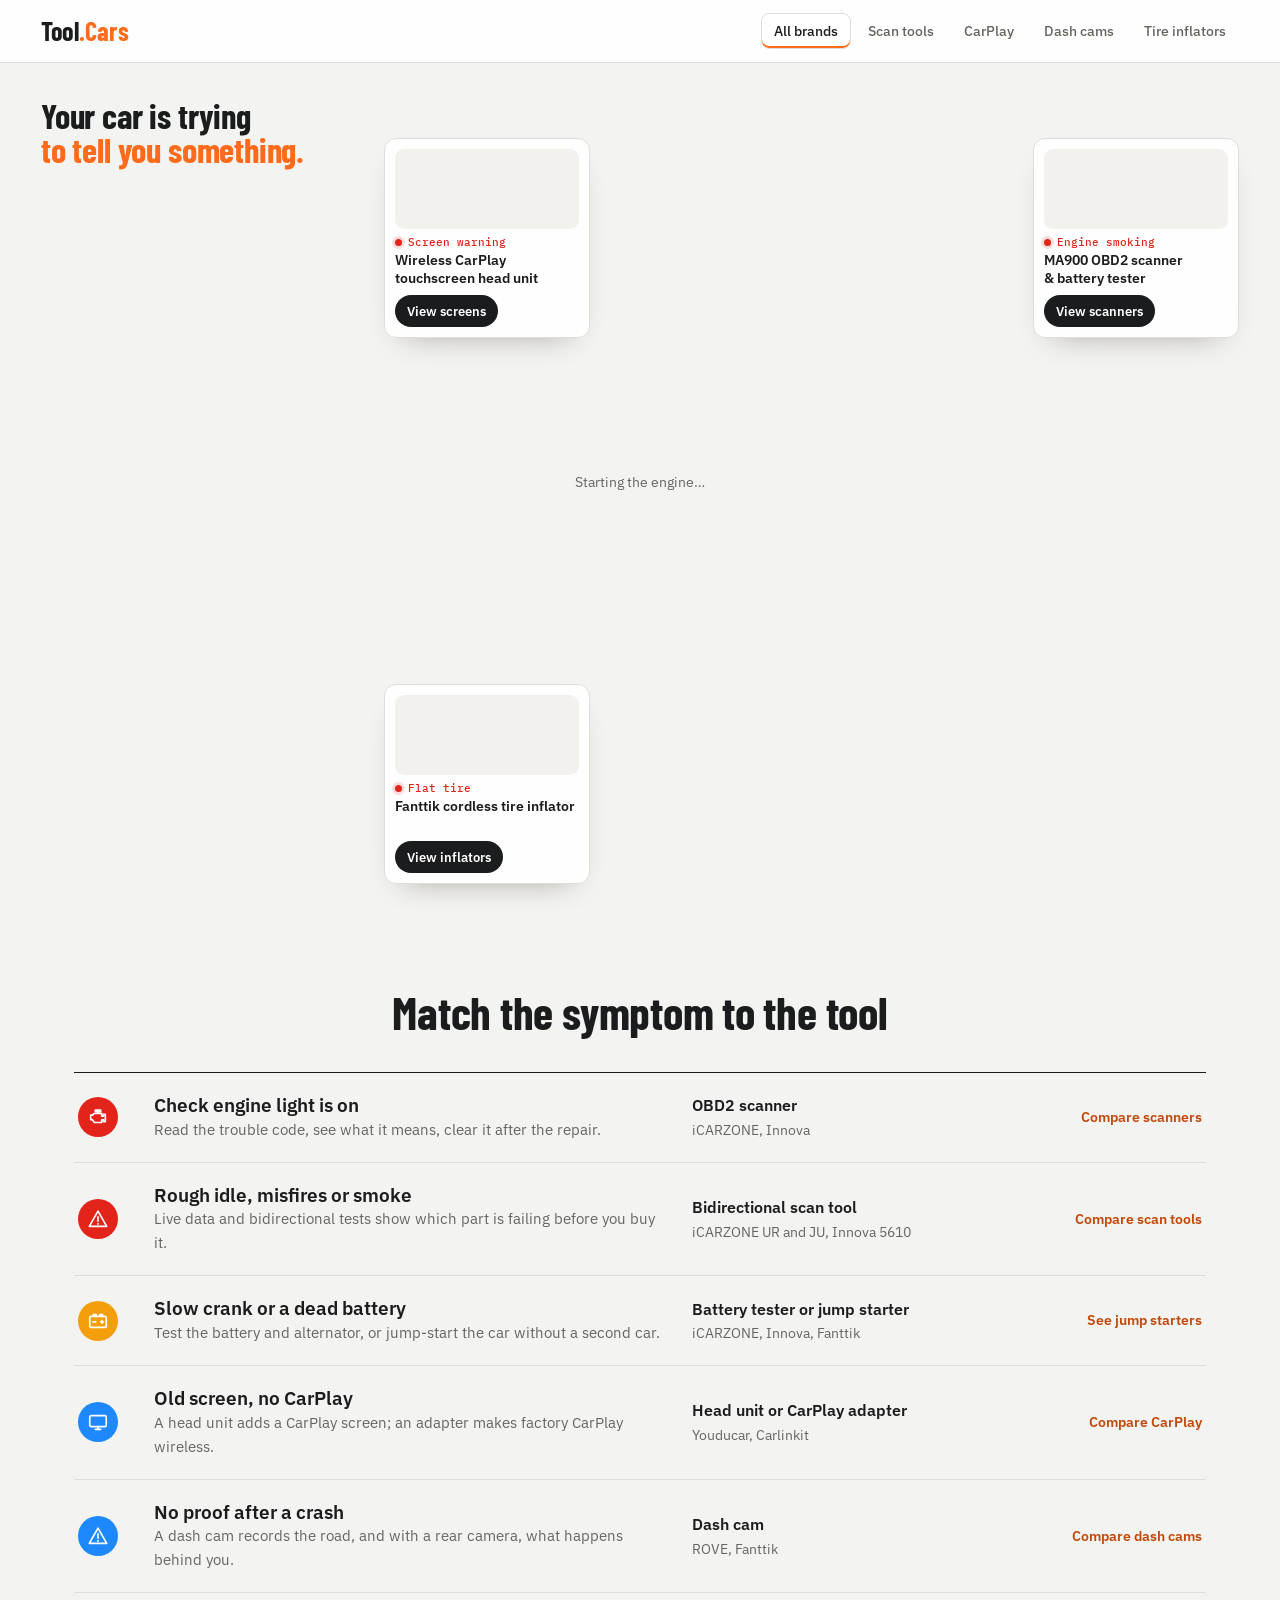
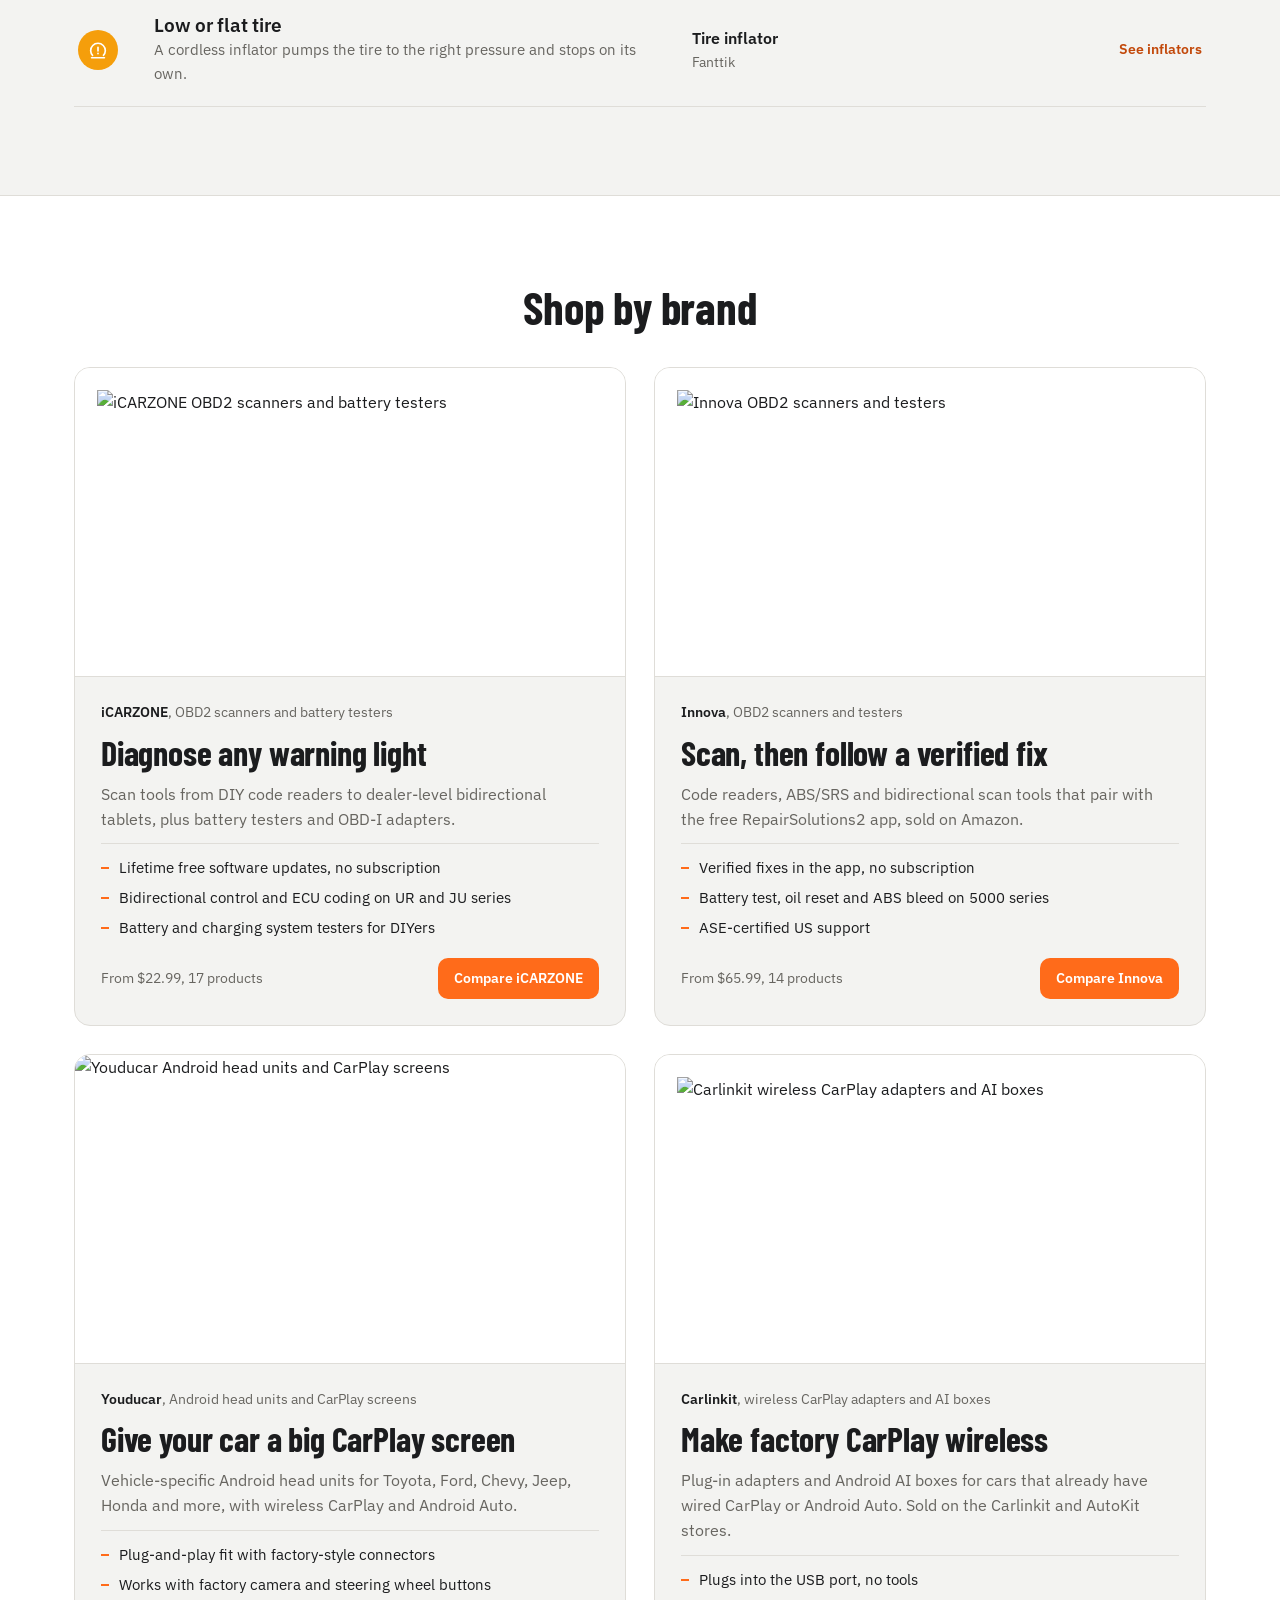
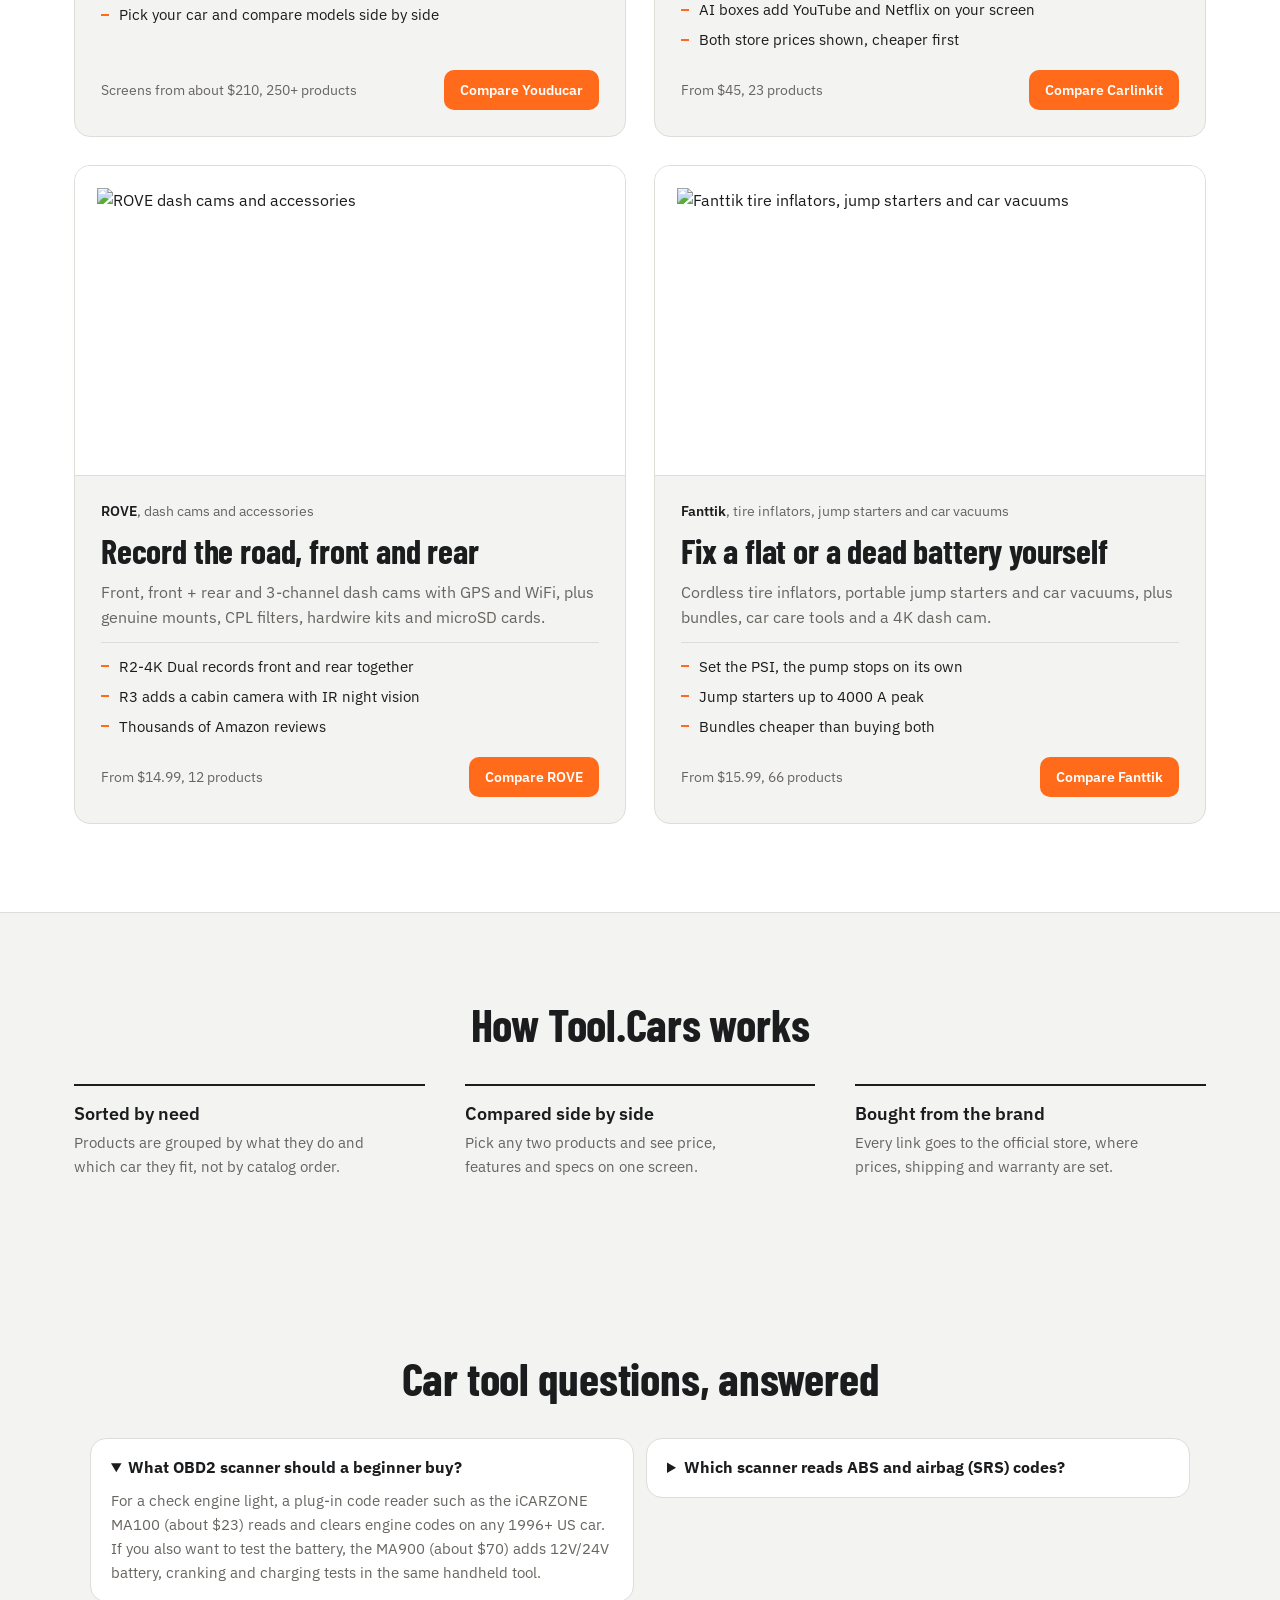
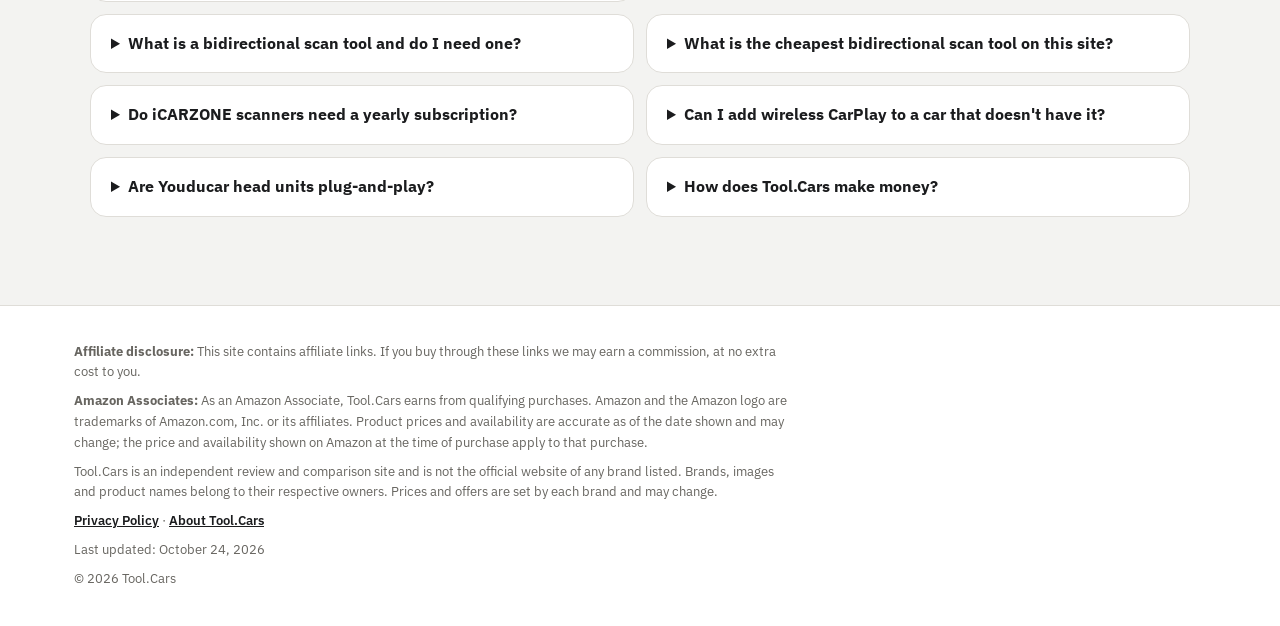
==== commit 5c6630eb: "AI SEO: homepage title and description cover every product type, keyword H1s on each tab, About page" ====
--- a/index.html
+++ b/index.html
@@ -4,8 +4,8 @@
 <meta charset="utf-8">
 <meta name="viewport" content="width=device-width, initial-scale=1">
 <link rel="icon" type="image/svg+xml" href="/assets/img/logo-t.svg"><link rel="icon" type="image/png" sizes="512x512" href="/assets/img/logo-t-512.png"><link rel="apple-touch-icon" href="/assets/img/logo-t-512.png">
-<title>Tool.Cars – Hand-Picked Car Diagnostic Tools &amp; CarPlay Screen Upgrades</title>
-<meta name="description" content="Tool.Cars reviews and compares car tech you can install yourself: OBD2 diagnostic scanners and battery testers, plus plug-and-play CarPlay and Android Auto screens.">
+<title>Tool.Cars – OBD2 Scanners, CarPlay, Dash Cams &amp; Tire Inflators Compared</title>
+<meta name="description" content="Tool.Cars compares car tech you can install yourself: OBD2 scan tools (iCARZONE, Innova), CarPlay screens and wireless adapters (Youducar, Carlinkit), dash cams (ROVE, Fanttik) and Fanttik tire inflators and jump starters.">
 <!-- Google tag (gtag.js) -->
 <script async src="https://www.googletagmanager.com/gtag/js?id=AW-18429283112"></script>
 <script>
@@ -239,8 +239,8 @@
    "@type": "WebPage",
    "@id": "https://tool.goldenpasss.com/#page",
    "url": "https://tool.goldenpasss.com/",
-   "name": "Tool.Cars – Hand-Picked Car Diagnostic Tools & CarPlay Screen Upgrades",
-   "description": "Tool.Cars reviews and compares car tech you can install yourself: OBD2 diagnostic scanners and battery testers, plus plug-and-play CarPlay and Android Auto screens.",
+   "name": "Tool.Cars – OBD2 Scanners, CarPlay, Dash Cams & Tire Inflators Compared",
+   "description": "Tool.Cars compares car tech you can install yourself: OBD2 scan tools (iCARZONE, Innova), CarPlay screens and wireless adapters (Youducar, Carlinkit), dash cams (ROVE, Fanttik) and Fanttik tire inflators and jump starters.",
    "dateModified": "2026-10-24",
    "isPartOf": {
     "@id": "https://tool.goldenpasss.com/#site"
@@ -254,7 +254,7 @@
    "@id": "https://tool.goldenpasss.com/#org",
    "name": "Tool.Cars",
    "url": "https://tool.goldenpasss.com/",
-   "description": "Independent review and comparison site for DIY car diagnostic tools and CarPlay screen upgrades."
+   "description": "Independent comparison site for DIY car tech: OBD2 scan tools, CarPlay screens and adapters, dash cams, tire inflators and jump starters."
   },
   {
    "@type": "WebSite",
@@ -338,6 +338,13 @@
  ]
 }
 </script>
+<meta id="og-type" property="og:type" content="website">
+<meta id="og-site" property="og:site_name" content="Tool.Cars">
+<meta id="og-title" property="og:title" content="Tool.Cars – OBD2 Scanners, CarPlay, Dash Cams &amp; Tire Inflators Compared">
+<meta id="og-desc" property="og:description" content="Tool.Cars compares car tech you can install yourself: OBD2 scan tools (iCARZONE, Innova), CarPlay screens and wireless adapters (Youducar, Carlinkit), dash cams (ROVE, Fanttik) and Fanttik tire inflators and jump starters.">
+<meta id="og-url" property="og:url" content="https://tool.goldenpasss.com/">
+<meta id="og-img" property="og:image" content="https://www.icarzone.com/cdn/shop/files/JU2000MAX_19020c62-5f51-4d31-a787-17b494b93b37.png?v=1781593755&amp;width=900">
+<meta id="tw-card" name="twitter:card" content="summary_large_image">
 <link rel="canonical" id="canonical" href="https://tool.goldenpasss.com/">
 </head>
 <body>
@@ -432,7 +439,7 @@
   <p><b>Affiliate disclosure:</b> This site contains affiliate links. If you buy through these links we may earn a commission, at no extra cost to you.</p>
   <p><b>Amazon Associates:</b> As an Amazon Associate, Tool.Cars earns from qualifying purchases. Amazon and the Amazon logo are trademarks of Amazon.com, Inc. or its affiliates. Product prices and availability are accurate as of the date shown and may change; the price and availability shown on Amazon at the time of purchase apply to that purchase.</p>
   <p>Tool.Cars is an independent review and comparison site and is not the official website of any brand listed. Brands, images and product names belong to their respective owners. Prices and offers are set by each brand and may change.</p>
-  <p><a class="pp" href="https://www.termsfeed.com/live/6e161ee9-1a39-40c5-96cf-be90dc41183e" target="_blank" rel="noopener">Privacy Policy</a></p>
+  <p><a class="pp" href="https://www.termsfeed.com/live/6e161ee9-1a39-40c5-96cf-be90dc41183e" target="_blank" rel="noopener">Privacy Policy</a> · <a class="pp" href="about/">About Tool.Cars</a></p>
   <p>Last updated: <time datetime="2026-10-24">October 24, 2026</time></p>
   <p>© <span id="y">2026</span> Tool.Cars</p>
 </div></footer>
